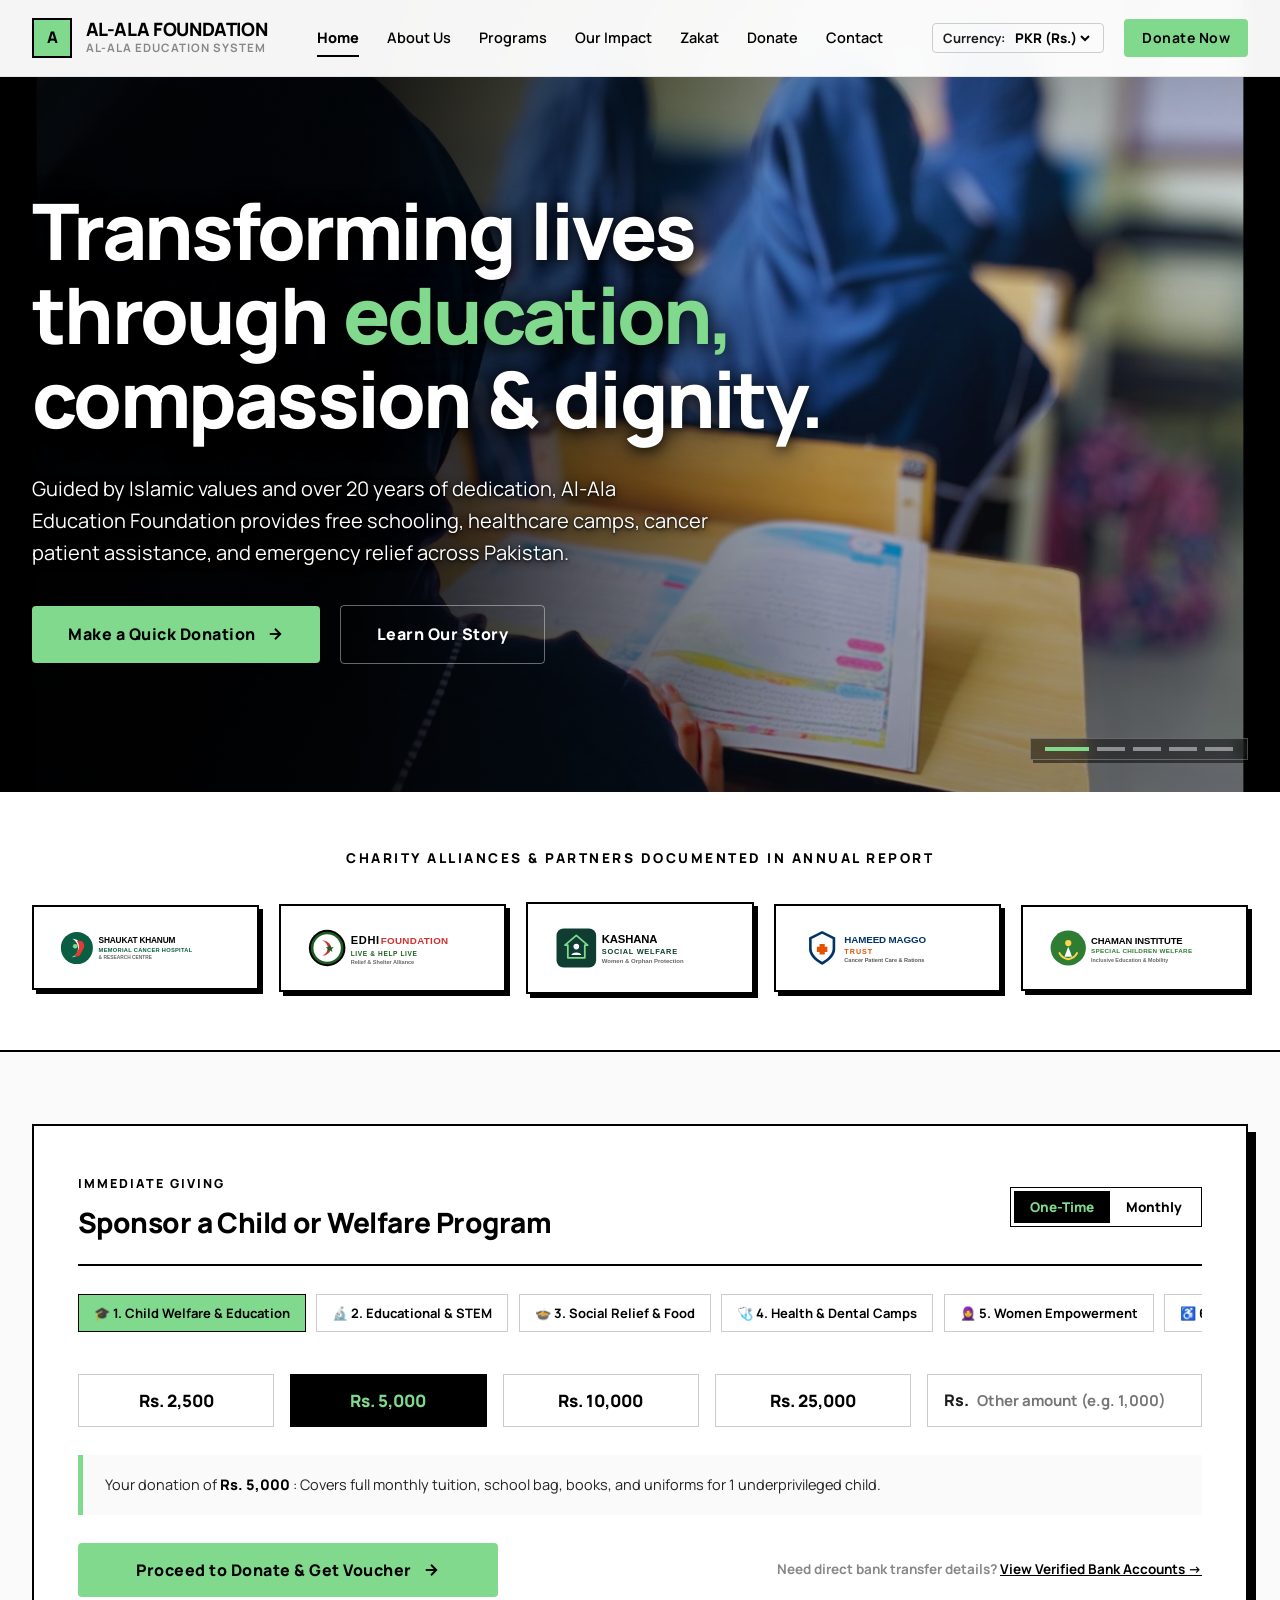
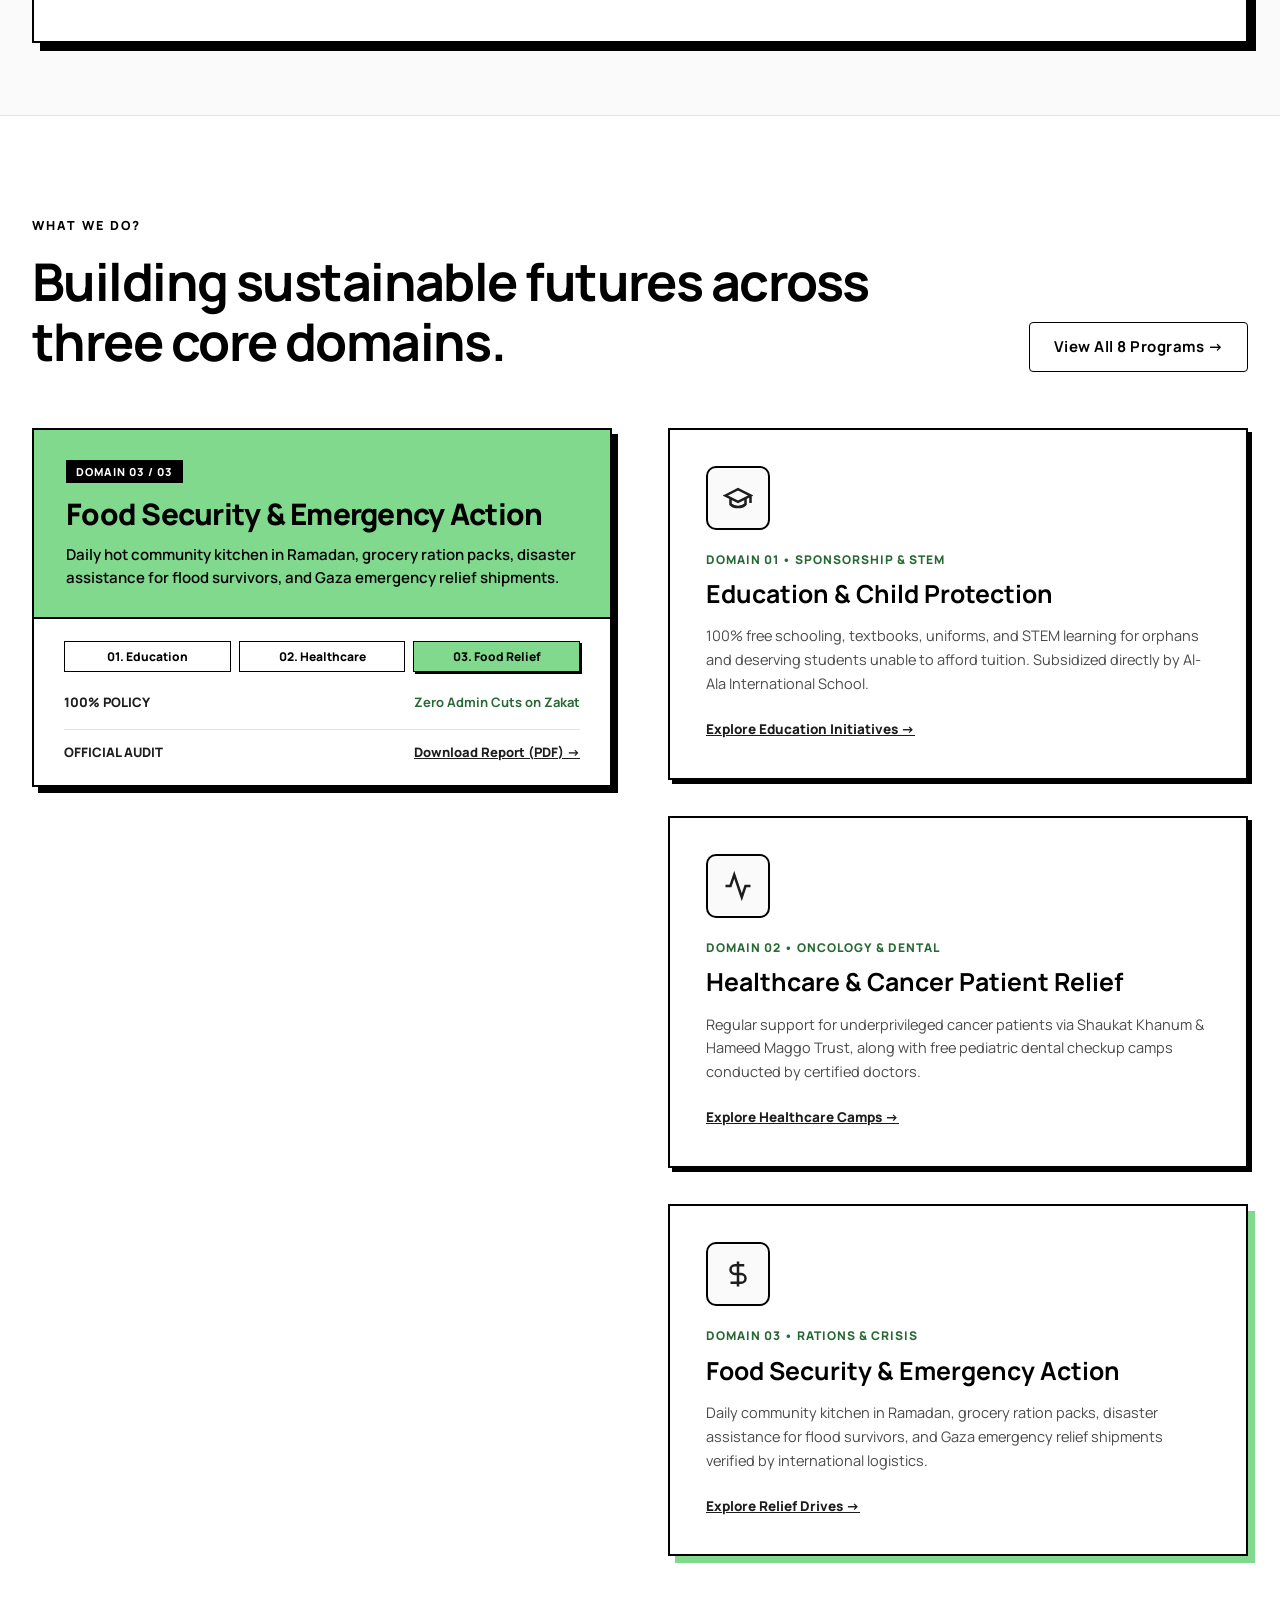
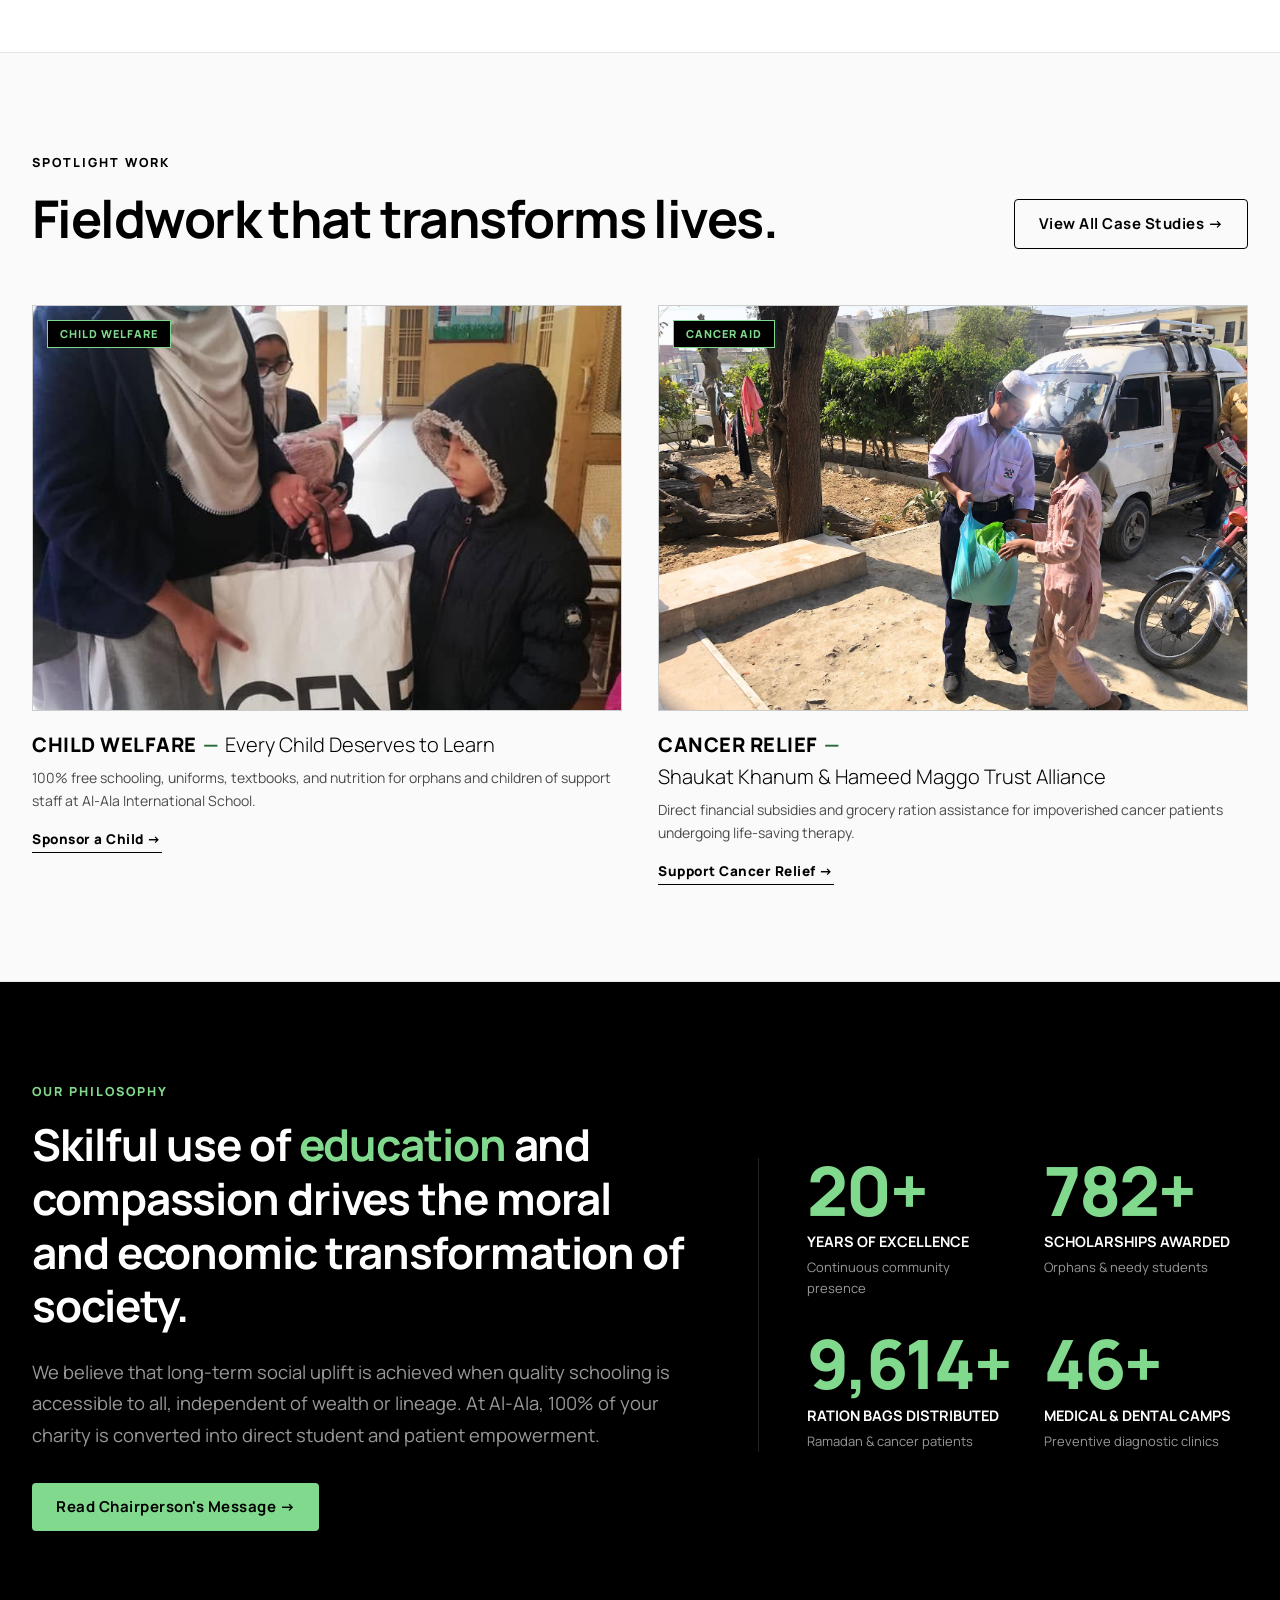
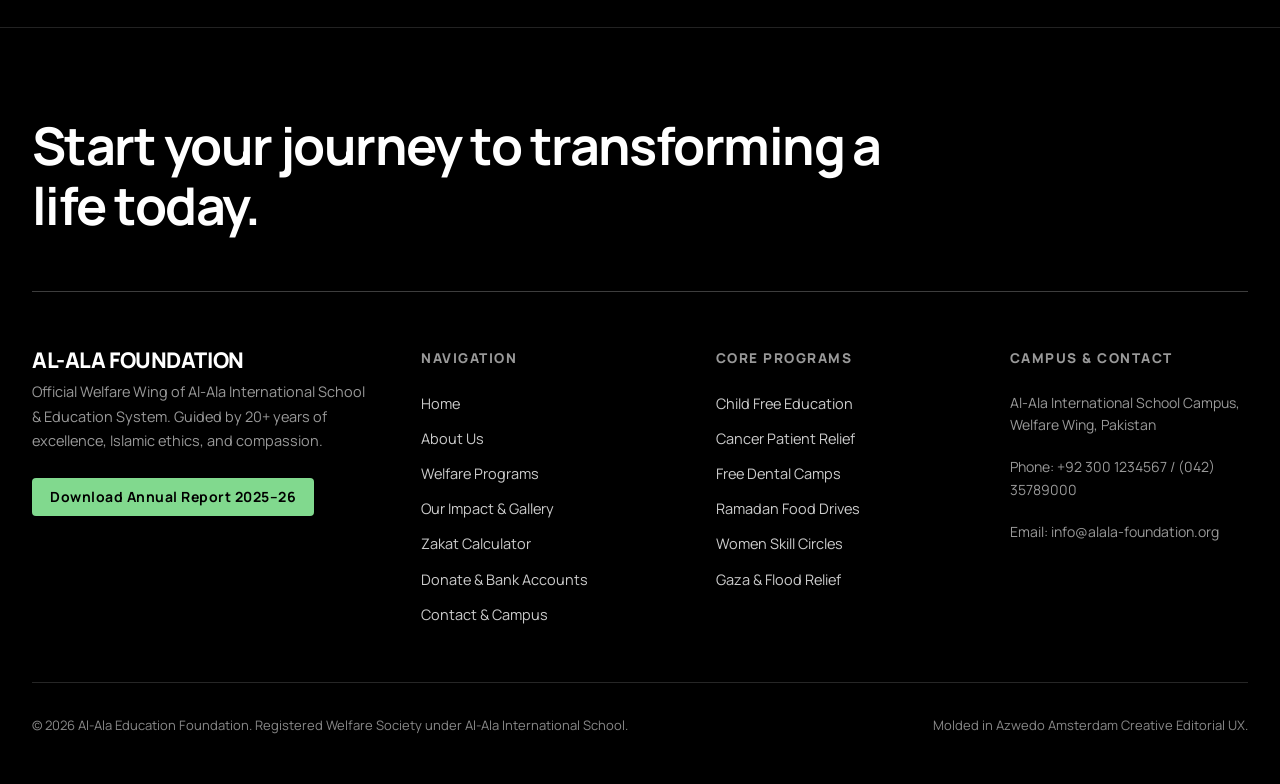
==== index.html @ 0d1b8292 "Initial commit: Al-Ala Education Foundation multi-page website in Azwedo Amsterdam design" ====
<!DOCTYPE html>
<html lang="en">
<head>
  <meta charset="UTF-8">
  <meta name="viewport" content="width=device-width, initial-scale=1.0">
  <title>Al-Ala Education Foundation | 20+ Years of Educational Excellence & Welfare</title>
  <meta name="description" content="Al-Ala Education Foundation, affiliated with Al-Ala International School, empowers underprivileged children, cancer patients, and families across Pakistan.">
  
  <!-- Open Graph -->
  <meta property="og:title" content="Al-Ala Education Foundation | Transforming Lives Through Education & Welfare">
  <meta property="og:description" content="Empowering underprivileged children and families with 100% transparent giving. Zakat & Sadaqah eligible.">
  <meta property="og:type" content="website">
  <meta property="og:image" content="assets/images/hero-campus-students.jpg">

  <!-- Google Fonts: Manrope (Amsterdam's Primary Typeface) -->
  <link rel="preconnect" href="https://fonts.googleapis.com">
  <link rel="preconnect" href="https://fonts.gstatic.com" crossorigin>
  <link href="https://fonts.googleapis.com/css2?family=Manrope:wght@300;400;500;600;700;800&display=swap" rel="stylesheet">

  <!-- Stylesheet -->
  <link rel="stylesheet" href="css/styles.css">
  
  <!-- Favicon -->
  <link rel="icon" type="image/png" href="assets/images/foundation-badge.png">
</head>
<body>

  <!-- ========================================================================
       Fixed Navigation (Amsterdam Style)
       ======================================================================== -->
  <header class="fixed-nav">
    <div class="container nav-container">
      <a href="index.html" class="brand-wrapper">
        <div class="brand-symbol">A</div>
        <div>
          <div class="brand-name">AL-ALA FOUNDATION</div>
          <div class="brand-sub">Al-Ala Education System</div>
        </div>
      </a>

      <nav class="nav-menu">
        <div class="link-block animation-01 active">
          <a href="index.html" class="link-text">Home</a>
          <div class="link-block-underline"></div>
        </div>
        <div class="link-block animation-01">
          <a href="about.html" class="link-text">About Us</a>
          <div class="link-block-underline"></div>
        </div>
        <div class="link-block animation-01">
          <a href="programs.html" class="link-text">Programs</a>
          <div class="link-block-underline"></div>
        </div>
        <div class="link-block animation-01">
          <a href="impact.html" class="link-text">Our Impact</a>
          <div class="link-block-underline"></div>
        </div>
        <div class="link-block animation-01">
          <a href="zakat.html" class="link-text">Zakat</a>
          <div class="link-block-underline"></div>
        </div>
        <div class="link-block animation-01">
          <a href="donate.html" class="link-text">Donate</a>
          <div class="link-block-underline"></div>
        </div>
        <div class="link-block animation-01">
          <a href="contact.html" class="link-text">Contact</a>
          <div class="link-block-underline"></div>
        </div>
      </nav>

      <div class="nav-actions">
        <div class="currency-toggle-wrap">
          <span>Currency:</span>
          <select class="currency-select-box" aria-label="Select Currency">
            <option value="PKR" selected>PKR (Rs.)</option>
            <option value="USD">USD ($)</option>
            <option value="GBP">GBP (£)</option>
            <option value="EUR">EUR (€)</option>
            <option value="SAR">SAR (SR)</option>
          </select>
        </div>
        <a href="donate.html" class="button nav">
          Donate Now
        </a>
        <button type="button" class="menu-toggle-btn" id="menu-toggle-btn" aria-label="Open Navigation">
          <svg width="20" height="20" viewBox="0 0 24 24" fill="none" stroke="currentColor" stroke-width="2.5"><line x1="3" y1="12" x2="21" y2="12"></line><line x1="3" y1="6" x2="21" y2="6"></line><line x1="3" y1="18" x2="21" y2="18"></line></svg>
        </button>
      </div>
    </div>
  </header>

  <!-- Mobile Drawer Menu -->
  <div class="nav-backdrop" id="nav-backdrop"></div>
  <aside class="mobile-nav-panel" id="mobile-nav-panel">
    <div class="mobile-nav-header">
      <div class="brand-name" style="color: #fff;">AL-ALA FOUNDATION</div>
      <div class="mobile-nav-close" id="mobile-nav-close">&times;</div>
    </div>
    <div class="mobile-nav-links">
      <a href="index.html" class="mobile-nav-link active">Home</a>
      <a href="about.html" class="mobile-nav-link">About Us</a>
      <a href="programs.html" class="mobile-nav-link">Welfare Programs</a>
      <a href="impact.html" class="mobile-nav-link">Our Impact</a>
      <a href="zakat.html" class="mobile-nav-link">Zakat Calculator</a>
      <a href="donate.html" class="mobile-nav-link">Donate &amp; Bank Accounts</a>
      <a href="contact.html" class="mobile-nav-link">Contact Campus</a>
      <a href="AlAlaEducationFoundationReport.pdf" download class="mobile-nav-link" style="color: var(--primary-accent);">Download Report (PDF)</a>
    </div>
    <div style="margin-top: auto; padding-top: 2rem;">
      <a href="donate.html" class="button big" style="width: 100%; text-align: center;">Donate Today</a>
    </div>
  </aside>

  <!-- ========================================================================
       Hero Home Section (Clean & Uncluttered with Dynamic Carousel)
       ======================================================================== -->
  <section class="hero-home-section" id="home">
    <div class="hero-bg-carousel" id="hero-carousel">
      <div class="hero-carousel-slide hero-slide-campus active">
        <img src="assets/images/hero-campus-students.jpg" alt="Al-Ala International School Campus & Students">
      </div>
      <div class="hero-carousel-slide hero-slide-education">
        <img src="assets/images/child-free-education.jpg" alt="Free Education Program & Deserving Students">
      </div>
      <div class="hero-carousel-slide hero-slide-stem">
        <img src="assets/images/edu-stem-workshop.jpg" alt="STEM Workshops & Digital Labs">
      </div>
      <div class="hero-carousel-slide hero-slide-food">
        <img src="assets/images/social-food-distribution.jpg" alt="Ramadan Food Drives & Kitchen">
      </div>
      <div class="hero-carousel-slide hero-slide-health">
        <img src="assets/images/health-medical-checkup.jpg" alt="Free Health & Dental Camps">
      </div>
    </div>

    <!-- Directional Cinematic Scrim (Dark on text side, crystal-clear on photo side) -->
    <div class="hero-directional-scrim"></div>

    <!-- Carousel Nav Indicators -->
    <div class="hero-carousel-dots" id="hero-carousel-dots" aria-label="Hero Carousel Navigation">
      <span class="hero-dot active" data-slide="0" title="Al-Ala Campus"></span>
      <span class="hero-dot" data-slide="1" title="Free Education"></span>
      <span class="hero-dot" data-slide="2" title="STEM Labs"></span>
      <span class="hero-dot" data-slide="3" title="Food Relief"></span>
      <span class="hero-dot" data-slide="4" title="Health Camps"></span>
    </div>

    <div class="container hero-container">
      <div class="home-page-hero-text-holder">
        <div class="hero-text-container">
          <div class="hero-text">Transforming</div>
          <div class="hero-text">lives</div>
          <div class="hero-text">through</div>
          <div class="hero-text mint">education,</div>
          <div class="hero-text">compassion</div>
          <div class="hero-text">&amp;</div>
          <div class="hero-text">dignity.</div>
        </div>
      </div>

      <p class="hero-subtext">
        Guided by Islamic values and over 20 years of dedication, Al-Ala Education Foundation provides free schooling, healthcare camps, cancer patient assistance, and emergency relief across Pakistan.
      </p>

      <div class="hero-buttons-holder">
        <a href="#quick-donate" class="button big">
          Make a Quick Donation
          <svg width="18" height="18" viewBox="0 0 24 24" fill="none" stroke="currentColor" stroke-width="2.5"><line x1="5" y1="12" x2="19" y2="12"></line><polyline points="12 5 19 12 12 19"></polyline></svg>
        </a>
        <a href="about.html" class="button outline-white big">
          Learn Our Story
        </a>
      </div>
    </div>
  </section>

  <!-- ========================================================================
       Trust Marquee Strip (Amsterdam High-Contrast Partner Logos)
       ======================================================================== -->
  <section class="trust-marquee-section">
    <div class="container">
      <div class="trust-headline">Charity Alliances &amp; Partners Documented in Annual Report</div>
      <div class="partner-logos-grid">
        <div class="partner-logo-card">
          <img src="assets/images/logos/shaukat-khanum.svg" alt="Shaukat Khanum Memorial Cancer Hospital & Research Centre">
        </div>
        <div class="partner-logo-card">
          <img src="assets/images/logos/edhi-foundation.svg" alt="Edhi Foundation & Homes">
        </div>
        <div class="partner-logo-card">
          <img src="assets/images/logos/kashana-welfare.svg" alt="Kashana Social Welfare Department">
        </div>
        <div class="partner-logo-card">
          <img src="assets/images/logos/hameed-maggo.svg" alt="Hameed Maggo Trust">
        </div>
        <div class="partner-logo-card">
          <img src="assets/images/logos/chaman-institute.svg" alt="Chaman Institute of Special Children">
        </div>
      </div>
    </div>
  </section>

  <!-- ========================================================================
       Essential Quick Giving Box (High-Conversion - All 8 Programs + Zakat)
       ======================================================================== -->
  <section class="donation-command-section" id="quick-donate">
    <div class="container">
      <div class="donation-card-amsterdam">
        <div class="donation-card-header">
          <div>
            <span class="section-label" style="margin-bottom: 0.35rem;">IMMEDIATE GIVING</span>
            <div class="donation-header-title">Sponsor a Child or Welfare Program</div>
          </div>
          <div class="frequency-pill-group">
            <button type="button" class="freq-pill active" data-frequency="one-time">One-Time</button>
            <button type="button" class="freq-pill" data-frequency="monthly">Monthly</button>
          </div>
        </div>

        <!-- Causes Filter Row: All 8 Official Programs + Zakat -->
        <div class="causes-filter-scroll">
          <button type="button" class="cause-tag-btn active" data-cause="Child Welfare & Education">
            🎓 1. Child Welfare &amp; Education
          </button>
          <button type="button" class="cause-tag-btn" data-cause="Educational Welfare & STEM">
            🔬 2. Educational &amp; STEM
          </button>
          <button type="button" class="cause-tag-btn" data-cause="Social Welfare & Food Relief">
            🍲 3. Social Relief &amp; Food
          </button>
          <button type="button" class="cause-tag-btn" data-cause="Health Welfare & Dental Camps">
            🩺 4. Health &amp; Dental Camps
          </button>
          <button type="button" class="cause-tag-btn" data-cause="Women Welfare & Empowerment">
            🧕 5. Women Empowerment
          </button>
          <button type="button" class="cause-tag-btn" data-cause="Elderly & Differently-Abled Care">
            ♿ 6. Elderly &amp; Disabled Care
          </button>
          <button type="button" class="cause-tag-btn" data-cause="Economic Welfare & Qarz-e-Hasana">
            🤝 7. Economic &amp; Qarz-e-Hasana
          </button>
          <button type="button" class="cause-tag-btn" data-cause="Humanitarian Outreach & Relief">
            🌍 8. Disaster &amp; Gaza Relief
          </button>
          <button type="button" class="cause-tag-btn" data-cause="Zakat & Sadaqah General Fund">
            ✨ Zakat &amp; Sadaqah Fund
          </button>
        </div>

        <!-- Preset Amount Boxes -->
        <div class="preset-amount-grid">
          <button type="button" class="amount-box-btn" data-pkr="2500">Rs. 2,500</button>
          <button type="button" class="amount-box-btn active" data-pkr="5000">Rs. 5,000</button>
          <button type="button" class="amount-box-btn" data-pkr="10000">Rs. 10,000</button>
          <button type="button" class="amount-box-btn" data-pkr="25000">Rs. 25,000</button>
          <div class="custom-input-box">
            <span class="custom-symbol">Rs.</span>
            <input type="text" id="custom-donation-amount" class="custom-amount-field" placeholder="Custom amount...">
          </div>
        </div>

        <!-- Impact Explainer -->
        <div class="impact-callout-strip">
          <div id="impact-explainer-text">
            Your donation of <strong>Rs. 5,000</strong>: Covers full monthly tuition, school bag, books, and uniforms for 1 underprivileged child.
          </div>
        </div>

        <!-- Action Row -->
        <div class="donation-footer-row">
          <button type="button" id="btn-proceed-donate" class="button big" style="flex: 1; max-width: 420px;">
            Proceed to Donate &amp; Get Voucher
            <svg width="18" height="18" viewBox="0 0 24 24" fill="none" stroke="currentColor" stroke-width="2.5"><line x1="5" y1="12" x2="19" y2="12"></line><polyline points="12 5 19 12 12 19"></polyline></svg>
          </button>
          <div style="font-size: 13.5px; font-weight: 700; color: var(--text-muted);">
            Need direct bank transfer details? <a href="donate.html" style="color: #000; text-decoration: underline;">View Verified Bank Accounts &rarr;</a>
          </div>
        </div>
      </div>
    </div>
  </section>

  <!-- ========================================================================
       What We Do - Concise Concept Preview
       ======================================================================== -->
  <section class="section">
    <div class="container">
      <div style="display: flex; justify-content: space-between; align-items: flex-end; margin-bottom: 3.5rem; flex-wrap: wrap; gap: 1.5rem;">
        <div>
          <div class="section-label">WHAT WE DO?</div>
          <h2 class="big-title" style="margin-bottom: 0;">Building sustainable futures across three core domains.</h2>
        </div>
        <a href="programs.html" class="button outline">
          View All 8 Programs &rarr;
        </a>
      </div>

      <div class="what-we-do-grid sticky-layout" id="what-we-do-grid">
        <!-- Sticky Left Card in Amsterdam Mint Green -->
        <div class="green-card-holder" id="sticky-green-card">
          <div class="green-card-header">
            <span class="green-card-badge" id="sticky-domain-badge">DOMAIN 01 / 03</span>
            <div class="green-card-title" id="sticky-domain-title">Education &amp; Child Protection</div>
            <p id="sticky-domain-desc" style="font-size: 15px; font-weight: 600; color: #000; line-height: 1.5; margin: 0;">
              100% free schooling, textbooks, uniforms, and STEM learning for orphans and deserving students unable to afford tuition.
            </p>
          </div>
          <div class="green-card-body">
            <!-- Domain Quick Switcher Tabs -->
            <div class="domain-tab-group" style="display: flex; gap: 0.5rem; margin-bottom: 1.25rem;">
              <button type="button" class="domain-tab-pill active" data-domain-id="domain-1">01. Education</button>
              <button type="button" class="domain-tab-pill" data-domain-id="domain-2">02. Healthcare</button>
              <button type="button" class="domain-tab-pill" data-domain-id="domain-3">03. Food Relief</button>
            </div>
            <div style="display: flex; flex-direction: column; gap: 1rem;">
              <div style="display: flex; align-items: baseline; justify-content: space-between;">
                <span style="font-size: 13px; font-weight: 800; text-transform: uppercase;">100% Policy</span>
                <span style="font-size: 13px; font-weight: 700; color: var(--primary-accent-dark);">Zero Admin Cuts on Zakat</span>
              </div>
              <div style="display: flex; align-items: baseline; justify-content: space-between; border-top: 1px solid var(--border-light); padding-top: 0.75rem;">
                <span style="font-size: 13px; font-weight: 800; text-transform: uppercase;">Official Audit</span>
                <a href="AlAlaEducationFoundationReport.pdf" download style="font-size: 13px; font-weight: 800; text-decoration: underline;">Download Report (PDF) &rarr;</a>
              </div>
            </div>
          </div>
        </div>

        <!-- Right Column - 3 Main Domains -->
        <div class="what-we-do-cards-column">
          <!-- Domain 1 -->
          <div class="pillar-block active-domain" id="domain-1" data-domain-index="1" data-badge="DOMAIN 01 / 03" data-title="Education &amp; Child Protection" data-desc="100% free schooling, textbooks, uniforms, and STEM learning for orphans and deserving students unable to afford tuition.">
            <div class="small-icons-holder">
              <svg width="30" height="30" viewBox="0 0 24 24" fill="none" stroke="currentColor" stroke-width="2"><path d="M22 10v6M2 10l10-5 10 5-10 5z"/><path d="M6 12v5c3 3 9 3 12 0v-5"/></svg>
            </div>
            <div style="font-size: 12px; font-weight: 800; color: var(--primary-accent-dark); text-transform: uppercase; letter-spacing: 1px; margin-bottom: 0.35rem;">DOMAIN 01 • SPONSORSHIP &amp; STEM</div>
            <h3 class="pillar-heading">Education &amp; Child Protection</h3>
            <p class="pillar-desc">
              100% free schooling, textbooks, uniforms, and STEM learning for orphans and deserving students unable to afford tuition. Subsidized directly by Al-Ala International School.
            </p>
            <a href="programs.html#child-welfare" style="font-size: 13.5px; font-weight: 800; text-decoration: underline;">Explore Education Initiatives &rarr;</a>
          </div>

          <!-- Domain 2 -->
          <div class="pillar-block" id="domain-2" data-domain-index="2" data-badge="DOMAIN 02 / 03" data-title="Healthcare &amp; Cancer Patient Relief" data-desc="Regular oncology medicine support through Shaukat Khanum &amp; Hameed Maggo Trust, along with free pediatric dental checkup camps.">
            <div class="small-icons-holder">
              <svg width="30" height="30" viewBox="0 0 24 24" fill="none" stroke="currentColor" stroke-width="2"><path d="M22 12h-4l-3 9L9 3l-3 9H2"/></svg>
            </div>
            <div style="font-size: 12px; font-weight: 800; color: var(--primary-accent-dark); text-transform: uppercase; letter-spacing: 1px; margin-bottom: 0.35rem;">DOMAIN 02 • ONCOLOGY &amp; DENTAL</div>
            <h3 class="pillar-heading">Healthcare &amp; Cancer Patient Relief</h3>
            <p class="pillar-desc">
              Regular support for underprivileged cancer patients via Shaukat Khanum &amp; Hameed Maggo Trust, along with free pediatric dental checkup camps conducted by certified doctors.
            </p>
            <a href="programs.html#health-welfare" style="font-size: 13.5px; font-weight: 800; text-decoration: underline;">Explore Healthcare Camps &rarr;</a>
          </div>

          <!-- Domain 3 -->
          <div class="pillar-block" id="domain-3" data-domain-index="3" data-badge="DOMAIN 03 / 03" data-title="Food Security &amp; Emergency Action" data-desc="Daily hot community kitchen in Ramadan, grocery ration packs, disaster assistance for flood survivors, and Gaza emergency relief shipments.">
            <div class="small-icons-holder">
              <svg width="30" height="30" viewBox="0 0 24 24" fill="none" stroke="currentColor" stroke-width="2"><path d="M12 2v20M17 5H9.5a3.5 3.5 0 0 0 0 7h5a3.5 3.5 0 0 1 0 7H6"/></svg>
            </div>
            <div style="font-size: 12px; font-weight: 800; color: var(--primary-accent-dark); text-transform: uppercase; letter-spacing: 1px; margin-bottom: 0.35rem;">DOMAIN 03 • RATIONS &amp; CRISIS</div>
            <h3 class="pillar-heading">Food Security &amp; Emergency Action</h3>
            <p class="pillar-desc">
              Daily community kitchen in Ramadan, grocery ration packs, disaster assistance for flood survivors, and Gaza emergency relief shipments verified by international logistics.
            </p>
            <a href="programs.html#social-welfare" style="font-size: 13.5px; font-weight: 800; text-decoration: underline;">Explore Relief Drives &rarr;</a>
          </div>
        </div>
      </div>
    </div>
  </section>

  <!-- ========================================================================
       Featured Impact Stories (2 Selected Spotlights)
       ======================================================================== -->
  <section class="section bg-gray">
    <div class="container">
      <div style="display: flex; justify-content: space-between; align-items: flex-end; margin-bottom: 3.5rem; flex-wrap: wrap; gap: 1.5rem;">
        <div>
          <div class="section-label">SPOTLIGHT WORK</div>
          <h2 class="big-title" style="margin-bottom: 0;">Fieldwork that transforms lives.</h2>
        </div>
        <a href="impact.html" class="button outline">
          View All Case Studies &rarr;
        </a>
      </div>

      <div class="project-grid">
        <!-- Spotlight 1 -->
        <div class="project-item">
          <div class="project-link-holder">
            <div class="project-image-container">
              <img src="assets/images/child-free-education.jpg" class="project-image" alt="Free Schooling Classrooms" loading="lazy">
              <span class="project-badge-tag">CHILD WELFARE</span>
            </div>
            <div class="project-title-holder">
              <h4 class="project-title category-title">CHILD WELFARE</h4>
              <h4 class="project-title minus">—</h4>
              <h4 class="project-title">Every Child Deserves to Learn</h4>
            </div>
            <p class="project-summary">
              100% free schooling, uniforms, textbooks, and nutrition for orphans and children of support staff at Al-Ala International School.
            </p>
            <a href="donate.html" class="project-cta-link">
              Sponsor a Child &rarr;
            </a>
          </div>
        </div>

        <!-- Spotlight 2 -->
        <div class="project-item">
          <div class="project-link-holder">
            <div class="project-image-container">
              <img src="assets/images/social-cancer-shaukatkhanum.jpg" class="project-image" alt="Cancer Patient Medical Assistance" loading="lazy">
              <span class="project-badge-tag">CANCER AID</span>
            </div>
            <div class="project-title-holder">
              <h4 class="project-title category-title">CANCER RELIEF</h4>
              <h4 class="project-title minus">—</h4>
              <h4 class="project-title">Shaukat Khanum &amp; Hameed Maggo Trust Alliance</h4>
            </div>
            <p class="project-summary">
              Direct financial subsidies and grocery ration assistance for impoverished cancer patients undergoing life-saving therapy.
            </p>
            <a href="donate.html" class="project-cta-link">
              Support Cancer Relief &rarr;
            </a>
          </div>
        </div>
      </div>
    </div>
  </section>

  <!-- ========================================================================
       Vision & Massive Numbers (Amsterdam "Skilful use of..." section)
       ======================================================================== -->
  <section class="vision-section-holder">
    <div class="container">
      <div class="vision-grid">
        <div>
          <div class="section-label mint">OUR PHILOSOPHY</div>
          <h2 class="vision-quote-title">
            Skilful use of <span class="mint">education</span> and compassion drives the moral and economic transformation of society.
          </h2>
          <p style="font-size: 1.15rem; color: var(--text-gray); line-height: 1.7; margin-bottom: 2rem;">
            We believe that long-term social uplift is achieved when quality schooling is accessible to all, independent of wealth or lineage. At Al-Ala, 100% of your charity is converted into direct student and patient empowerment.
          </p>
          <a href="about.html" class="button">
            Read Chairperson's Message &rarr;
          </a>
        </div>

        <div class="vision-stats-column">
          <div class="vision-stat-card">
            <div class="vision-big-number" data-target="20" data-suffix="+">20+</div>
            <div class="vision-stat-name">YEARS OF EXCELLENCE</div>
            <div class="vision-stat-detail">Continuous community presence</div>
          </div>
          <div class="vision-stat-card">
            <div class="vision-big-number" data-target="1200" data-suffix="+">1,200+</div>
            <div class="vision-stat-name">SCHOLARSHIPS AWARDED</div>
            <div class="vision-stat-detail">Orphans &amp; needy students</div>
          </div>
          <div class="vision-stat-card">
            <div class="vision-big-number" data-target="15000" data-suffix="+">15,000+</div>
            <div class="vision-stat-name">RATION BAGS DISTRIBUTED</div>
            <div class="vision-stat-detail">Ramadan &amp; cancer patients</div>
          </div>
          <div class="vision-stat-card">
            <div class="vision-big-number" data-target="50" data-suffix="+">50+</div>
            <div class="vision-stat-name">MEDICAL &amp; DENTAL CAMPS</div>
            <div class="vision-stat-detail">Preventive diagnostic clinics</div>
          </div>
        </div>
      </div>
    </div>
  </section>

  <!-- ========================================================================
       Amsterdam Big Footer
       ======================================================================== -->
  <footer class="footer">
    <div class="container">
      <div class="footer-text-holder">
        <h1 class="footer-hero-heading">Start your journey to transforming a life today.</h1>
      </div>

      <div class="footer-flex-container">
        <div>
          <div class="brand-name" style="color: #fff; font-size: 1.35rem; margin-bottom: 0.5rem;">AL-ALA FOUNDATION</div>
          <p style="color: var(--text-gray); font-size: 14.5px; line-height: 1.7; margin-bottom: 1.5rem;">
            Official Welfare Wing of Al-Ala International School &amp; Education System. Guided by 20+ years of excellence, Islamic ethics, and compassion.
          </p>
          <a href="AlAlaEducationFoundationReport.pdf" download class="button nav">
            Download Annual Report 2025–26
          </a>
        </div>

        <div>
          <h2 class="footer-heading">NAVIGATION</h2>
          <div class="footer-link-list">
            <a href="index.html" class="footer-link-item">Home</a>
            <a href="about.html" class="footer-link-item">About Us</a>
            <a href="programs.html" class="footer-link-item">Welfare Programs</a>
            <a href="impact.html" class="footer-link-item">Our Impact &amp; Gallery</a>
            <a href="zakat.html" class="footer-link-item">Zakat Calculator</a>
            <a href="donate.html" class="footer-link-item">Donate &amp; Bank Accounts</a>
            <a href="contact.html" class="footer-link-item">Contact &amp; Campus</a>
          </div>
        </div>

        <div>
          <h2 class="footer-heading">CORE PROGRAMS</h2>
          <div class="footer-link-list">
            <a href="programs.html#child-welfare" class="footer-link-item">Child Free Education</a>
            <a href="programs.html#health-welfare" class="footer-link-item">Cancer Patient Relief</a>
            <a href="programs.html#health-welfare" class="footer-link-item">Free Dental Camps</a>
            <a href="programs.html#social-welfare" class="footer-link-item">Ramadan Food Drives</a>
            <a href="programs.html#women-welfare" class="footer-link-item">Women Skill Circles</a>
            <a href="programs.html#relief-welfare" class="footer-link-item">Gaza &amp; Flood Relief</a>
          </div>
        </div>

        <div>
          <h2 class="footer-heading">CAMPUS &amp; CONTACT</h2>
          <div class="footer-link-list">
            <div style="color: var(--text-gray); font-size: 14px;">Al-Ala International School Campus, Welfare Wing, Pakistan</div>
            <div style="color: var(--text-gray); font-size: 14px; margin-top: 0.5rem;">Phone: +92 300 1234567 / (042) 35789000</div>
            <div style="color: var(--text-gray); font-size: 14px; margin-top: 0.5rem;">Email: info@alala-foundation.org</div>
          </div>
        </div>
      </div>

      <div class="footer-bottom-bar">
        <div>&copy; 2026 Al-Ala Education Foundation. Registered Welfare Society under Al-Ala International School.</div>
        <div>Molded in Azwedo Amsterdam Creative Editorial UX.</div>
      </div>
    </div>
  </footer>

  <!-- Modal for Quick Donation Pledge Voucher -->
  <div class="modal-overlay" id="donation-modal">
    <div class="modal-box-ams">
      <div class="modal-header-ams">
        <h3>Complete Your Donation Pledge</h3>
        <span class="modal-close-ams" id="modal-close-ams">&times;</span>
      </div>
      <div class="modal-body-ams">
        <form id="donation-pledge-form">
          <div style="margin-bottom: 1.25rem;">
            <label class="zakat-field-label" for="modal-cause-select">Select Welfare Cause</label>
            <select id="modal-cause-select" class="zakat-input-control">
              <option value="Child Welfare & Education">1. Child Welfare &amp; Moral Development</option>
              <option value="Educational Welfare & STEM">2. Educational Welfare &amp; STEM Learning</option>
              <option value="Social Welfare & Food Relief">3. Social Welfare &amp; Food Security</option>
              <option value="Health Welfare & Dental Camps">4. Health Welfare &amp; Free Dental Camps</option>
              <option value="Women Welfare & Empowerment">5. Women Welfare &amp; Skill Empowerment</option>
              <option value="Elderly & Differently-Abled Care">6. Elderly &amp; Disabled Care</option>
              <option value="Economic Welfare & Qarz-e-Hasana">7. Economic Welfare &amp; Qarz-e-Hasana</option>
              <option value="Humanitarian Outreach & Relief">8. Humanitarian Outreach &amp; Disaster Relief</option>
              <option value="Zakat & Sadaqah General Fund">✨ 100% Zakat &amp; Sadaqah General Fund</option>
            </select>
          </div>

          <div style="margin-bottom: 1.25rem;">
            <label class="zakat-field-label" for="modal-amount-input">Pledge Amount (PKR Base)</label>
            <input type="number" id="modal-amount-input" class="zakat-input-control" value="5000" min="500" step="500" required>
          </div>

          <div style="display: grid; grid-template-columns: 1fr 1fr; gap: 1rem; margin-bottom: 1.25rem;">
            <div>
              <label class="zakat-field-label" for="donor-name">Your Full Name *</label>
              <input type="text" id="donor-name" class="zakat-input-control" placeholder="e.g. Tariq Mehmood" required>
            </div>
            <div>
              <label class="zakat-field-label" for="donor-phone">Phone / WhatsApp *</label>
              <input type="tel" id="donor-phone" class="zakat-input-control" placeholder="e.g. 03001234567" required>
            </div>
          </div>

          <div style="margin-bottom: 1.25rem;">
            <label class="zakat-field-label" for="donor-email">Email Address (Optional)</label>
            <input type="email" id="donor-email" class="zakat-input-control" placeholder="donor@example.com">
          </div>

          <div style="margin-bottom: 1.5rem;">
            <label class="zakat-field-label" for="modal-bank-select">Choose Transfer Method</label>
            <select id="modal-bank-select" class="zakat-input-control">
              <option value="Meezan Bank (PK36MEZN0001020304050607)">Meezan Bank - PK36MEZN0001020304050607</option>
              <option value="Habib Bank Limited (PK78HABB0012345678901234)">Habib Bank Ltd - PK78HABB0012345678901234</option>
              <option value="Raast / JazzCash (03001234567)">Raast / JazzCash / EasyPaisa - 03001234567</option>
              <option value="Roshan Digital Account (Overseas Donors)">Roshan Digital Account (Overseas Donors)</option>
            </select>
          </div>

          <button type="submit" class="button" style="width: 100%;">
            Generate Official Pledge Voucher &rarr;
          </button>
        </form>

        <div id="pledge-slip-result"></div>
      </div>
    </div>
  </div>

  <script src="js/main.js"></script>
</body>
</html>
---- css/styles.css ----
/* ==========================================================================
   AL-ALA EDUCATION FOUNDATION
   AZWEDO AMSTERDAM (MADE IN WEBFLOW) DESIGN SYSTEM
   Multi-Page Clean Editorial Architecture
   ========================================================================== */

:root {
  /* Amsterdam Signature Colors */
  --primary-accent: #81d98e;
  --primary-accent-hover: #65a86f;
  --primary-accent-dark: #276934;
  --primary-accent-soft: rgba(129, 217, 142, 0.15);

  --bg-dark: #000000;
  --bg-dark-card: #111111;
  --bg-dark-subtle: #1c1c1c;

  --bg-white: #ffffff;
  --bg-gray: #fafafa;
  --bg-gray-soft: #f4f4f4;

  --text-black: #000000;
  --text-dark: #1d1d1d;
  --text-body: #4a4a4a;
  --text-muted: #888888;
  --text-white: #ffffff;
  --text-gray: #999999;

  --border-light: #e4e4e4;
  --border-medium: #cccccc;
  --border-dark: #222222;
  --border-black: #000000;

  --font-family: 'Manrope', -apple-system, BlinkMacSystemFont, 'Segoe UI', Roboto, sans-serif;

  --radius-xs: 4px;
  --radius-sm: 8px;
  --radius-md: 12px;
  --radius-lg: 16px;
  --radius-full: 9999px;

  --transition: all 0.35s cubic-bezier(0.16, 1, 0.3, 1);
  --transition-slow: all 0.55s cubic-bezier(0.16, 1, 0.3, 1);
}

/* Base Reset */
*, *::before, *::after {
  box-sizing: border-box;
  margin: 0;
  padding: 0;
}

html {
  scroll-behavior: smooth;
  font-size: 16px;
  -webkit-text-size-adjust: 100%;
}

body {
  font-family: var(--font-family);
  color: var(--text-dark);
  background-color: var(--bg-white);
  line-height: 1.6;
  overflow-x: hidden;
  -webkit-font-smoothing: antialiased;
  -moz-osx-font-smoothing: grayscale;
}

img, svg {
  display: block;
  max-width: 100%;
}

a {
  color: inherit;
  text-decoration: none;
  transition: var(--transition);
}

button, input, select, textarea {
  font-family: var(--font-family);
  outline: none;
}

button {
  cursor: pointer;
  border: none;
  background: none;
}

/* Container */
.container {
  width: 100%;
  max-width: 1280px;
  margin-left: auto;
  margin-right: auto;
  padding-left: 2rem;
  padding-right: 2rem;
}

@media (max-width: 768px) {
  .container {
    padding-left: 1.25rem;
    padding-right: 1.25rem;
  }
}

.section {
  padding-top: 6rem;
  padding-bottom: 6rem;
  position: relative;
}

.section.relative {
  position: relative;
}

.section.sm-padding {
  padding-top: 4rem;
  padding-bottom: 4rem;
}

.section.bg-black {
  background-color: var(--bg-dark);
  color: var(--text-white);
}

.section.bg-gray {
  background-color: var(--bg-gray);
  border-top: 1px solid var(--border-light);
  border-bottom: 1px solid var(--border-light);
}

@media (max-width: 768px) {
  .section {
    padding-top: 3.5rem;
    padding-bottom: 3.5rem;
  }
}

/* ==========================================================================
   Amsterdam Buttons & Labels
   ========================================================================== */
.button {
  display: inline-flex;
  align-items: center;
  justify-content: center;
  gap: 0.65rem;
  color: #000000;
  letter-spacing: 0.5px;
  background-color: var(--primary-accent);
  padding: 12px 24px;
  font-size: 15px;
  font-weight: 700;
  border-radius: var(--radius-xs);
  transition: background-color 0.4s ease, transform 0.3s ease, color 0.3s ease;
  white-space: nowrap;
}

.button:hover {
  background-color: var(--primary-accent-hover);
  color: #000000;
  transform: translateY(-2px);
}

.button.big {
  padding: 16px 36px;
  font-size: 16px;
  font-weight: 800;
}

.button.black {
  background-color: #000000;
  color: #ffffff;
}

.button.black:hover {
  background-color: #222222;
  color: var(--primary-accent);
}

.button.outline {
  background-color: transparent;
  border: 1.5px solid #000000;
  color: #000000;
}

.button.outline:hover {
  background-color: #000000;
  color: #ffffff;
}

.button.outline-white {
  background-color: transparent;
  border: 1.5px solid rgba(255, 255, 255, 0.4);
  color: #ffffff;
}

.button.outline-white:hover {
  border-color: #ffffff;
  background-color: #ffffff;
  color: #000000;
}

.button.nav {
  padding: 8px 18px;
  font-size: 14px;
}

/* Labels */
.section-label {
  display: inline-block;
  font-size: 12.5px;
  font-weight: 800;
  letter-spacing: 2px;
  text-transform: uppercase;
  color: #000000;
  margin-bottom: 1rem;
}

.section-label.mint {
  color: var(--primary-accent);
}

.section-label.gray {
  color: var(--text-muted);
}

/* Big Amsterdam Headings */
.big-title {
  font-size: 3.25rem;
  font-weight: 700;
  letter-spacing: -0.03em;
  line-height: 1.15;
  color: #000000;
  margin-bottom: 1.5rem;
  max-width: 900px;
}

.big-title.white-text {
  color: #ffffff;
}

@media (max-width: 992px) {
  .big-title {
    font-size: 2.5rem;
  }
}

@media (max-width: 600px) {
  .big-title {
    font-size: 1.95rem;
  }
}

/* ==========================================================================
   Page Inner Hero / Header (For Dedicated Pages)
   ========================================================================== */
.page-hero {
  background-color: #000000;
  color: #ffffff;
  padding-top: 150px;
  padding-bottom: 70px;
  border-bottom: 2px solid #000000;
}

.page-hero-title {
  font-size: 3.5rem;
  font-weight: 800;
  letter-spacing: -0.035em;
  line-height: 1.12;
  color: #ffffff;
  margin-bottom: 1.25rem;
}

.page-hero-title span.mint {
  color: var(--primary-accent);
}

.page-hero-lead {
  font-size: 1.2rem;
  color: rgba(255, 255, 255, 0.85);
  max-width: 720px;
  line-height: 1.7;
}

@media (max-width: 768px) {
  .page-hero {
    padding-top: 120px;
    padding-bottom: 50px;
  }
  .page-hero-title {
    font-size: 2.35rem;
  }
}

/* ==========================================================================
   Fixed Top Navigation (Amsterdam Style)
   ========================================================================== */
.fixed-nav {
  position: fixed;
  top: 0;
  left: 0;
  right: 0;
  z-index: 1000;
  background-color: rgba(255, 255, 255, 0.96);
  backdrop-filter: blur(12px);
  -webkit-backdrop-filter: blur(12px);
  border-bottom: 1px solid var(--border-light);
  transition: var(--transition);
}

.nav-container {
  display: flex;
  align-items: center;
  justify-content: space-between;
  height: 76px;
}

.brand-wrapper {
  display: flex;
  align-items: center;
  gap: 0.85rem;
  text-decoration: none;
}

.brand-symbol {
  width: 40px;
  height: 40px;
  border: 2px solid #000000;
  background-color: var(--primary-accent);
  display: flex;
  align-items: center;
  justify-content: center;
  font-weight: 800;
  font-size: 16px;
  color: #000000;
}

.brand-name {
  font-size: 1.15rem;
  font-weight: 800;
  letter-spacing: -0.02em;
  color: #000000;
  line-height: 1.1;
}

.brand-sub {
  font-size: 0.72rem;
  font-weight: 700;
  text-transform: uppercase;
  letter-spacing: 1px;
  color: var(--text-muted);
}

.nav-menu {
  display: flex;
  align-items: center;
  gap: 1.75rem;
}

.link-block {
  position: relative;
  display: inline-block;
  padding: 6px 0;
  cursor: pointer;
}

.link-text {
  font-size: 14.5px;
  font-weight: 600;
  color: #000000;
  transition: var(--transition);
}

.link-block-underline {
  position: absolute;
  bottom: 0;
  left: 0;
  width: 0%;
  height: 2px;
  background-color: #000000;
  transition: width 0.3s ease;
}

.link-block:hover .link-block-underline,
.link-block.active .link-block-underline {
  width: 100%;
}

.link-block.active .link-text {
  font-weight: 800;
}

.nav-actions {
  display: flex;
  align-items: center;
  gap: 1.25rem;
}

.currency-toggle-wrap {
  display: flex;
  align-items: center;
  gap: 0.35rem;
  border: 1px solid var(--border-medium);
  padding: 4px 10px;
  border-radius: var(--radius-xs);
  font-size: 13px;
  font-weight: 700;
}

.currency-select-box {
  border: none;
  background: transparent;
  font-weight: 800;
  cursor: pointer;
}

.menu-toggle-btn {
  display: none;
  width: 40px;
  height: 40px;
  border: 1.5px solid #000000;
  background: transparent;
  align-items: center;
  justify-content: center;
}

@media (max-width: 1024px) {
  .nav-menu {
    display: none;
  }
  .menu-toggle-btn {
    display: flex;
  }
}

/* Mobile Nav Drawer */
.mobile-nav-panel {
  position: fixed;
  top: 0;
  right: -100%;
  width: 320px;
  max-width: 85vw;
  height: 100vh;
  background-color: #000000;
  color: #ffffff;
  z-index: 2000;
  padding: 2.5rem 2rem;
  transition: right 0.4s ease;
  display: flex;
  flex-direction: column;
}

.mobile-nav-panel.open {
  right: 0;
}

.mobile-nav-header {
  display: flex;
  justify-content: space-between;
  align-items: center;
  padding-bottom: 1.5rem;
  border-bottom: 1px solid var(--border-dark);
  margin-bottom: 2rem;
}

.mobile-nav-close {
  color: #ffffff;
  font-size: 2rem;
  cursor: pointer;
}

.mobile-nav-links {
  display: flex;
  flex-direction: column;
  gap: 1.25rem;
}

.mobile-nav-link {
  color: #ffffff;
  font-size: 1.2rem;
  font-weight: 700;
  display: block;
}

.mobile-nav-link.active,
.mobile-nav-link:hover {
  color: var(--primary-accent);
}

.nav-backdrop {
  position: fixed;
  inset: 0;
  background: rgba(0, 0, 0, 0.6);
  z-index: 1999;
  opacity: 0;
  pointer-events: none;
  transition: opacity 0.3s ease;
}

.nav-backdrop.active {
  opacity: 1;
  pointer-events: auto;
}

/* ==========================================================================
   Hero Home Section with Background Carousel
   ========================================================================== */
.hero-home-section {
  position: relative;
  min-height: 88vh;
  display: flex;
  flex-direction: column;
  justify-content: center;
  padding-top: 140px;
  padding-bottom: 80px;
  background-color: var(--bg-dark); /* #000000 - exact match with footer and vision sections */
  color: #ffffff;
  overflow: hidden;
}

/* Dynamic Carousel Container */
.hero-bg-carousel {
  position: absolute;
  inset: 0;
  z-index: 0;
  overflow: hidden;
}

.hero-carousel-slide {
  position: absolute;
  inset: 0;
  opacity: 0;
  z-index: 1;
  overflow: hidden;
  transform: scale(1);
  transition: opacity 1.2s ease, transform 6s cubic-bezier(0.25, 1, 0.5, 1);
  pointer-events: none;
}

.hero-carousel-slide.active {
  opacity: 1;
  z-index: 2;
  transform: scale(1.04);
}

.hero-carousel-slide img {
  width: 100%;
  height: 100%;
  object-fit: cover;
  object-position: center right;
  transition: transform 6s cubic-bezier(0.25, 1, 0.5, 1);
}

/* Custom Framing & Focal Point Alignment for Each Slide */

/* Slide 1: Al-Ala Campus & Students (Students group centered at Y: 52%, aligned right) */
.hero-slide-campus img {
  object-fit: cover;
  object-position: 85% 52%;
}

/* Slide 2: Free Education Classroom (Faces begin at Y: 18%, aligned to prevent top forehead cut-off) */
.hero-slide-education img {
  width: 110%;
  height: 100%;
  object-fit: cover;
  object-position: 82% 14%;
  transform: translateX(5%);
}

/* Slide 3: STEM Digital Workshops (Focus on students & robotics at table) */
.hero-slide-stem img {
  object-fit: cover;
  object-position: 85% 25%;
}

/* Slide 4: Ramadan Food & Ration Drive (Shifted right so volunteers & food boxes move out from under the black scrim) */
.hero-slide-food img {
  width: 122%;
  height: 100%;
  object-fit: cover;
  object-position: left 45%;
  transform: translateX(16%);
}

/* Slide 5: Medical & Dental Checkup (Child & Doctor faces at Y: 4%, aligned top-right so faces are 100% intact) */
.hero-slide-health img {
  width: 112%;
  height: 100%;
  object-fit: cover;
  object-position: 85% 4%;
  transform: translateX(6%);
}

/* Directional Scrim Overlay:
   - Left side: Deep dark #000000 ground matching footer & vision sections for bold text contrast
   - Right side: Crystal-clear and open so photos, faces, dental patients & students are 100% visible
   - Subtle top/bottom vignette for seamless page blend */
.hero-directional-scrim {
  position: absolute;
  inset: 0;
  z-index: 3;
  pointer-events: none;
  background: 
    linear-gradient(90deg, 
      rgba(0, 0, 0, 0.95) 0%, 
      rgba(0, 0, 0, 0.88) 28%, 
      rgba(0, 0, 0, 0.50) 45%, 
      rgba(0, 0, 0, 0.08) 65%, 
      rgba(0, 0, 0, 0) 100%
    ),
    linear-gradient(180deg, 
      rgba(0, 0, 0, 0.35) 0%, 
      rgba(0, 0, 0, 0) 25%, 
      rgba(0, 0, 0, 0.35) 100%
    );
}

@media (max-width: 900px) {
  .hero-directional-scrim {
    background: linear-gradient(180deg, 
      rgba(0, 0, 0, 0.88) 0%, 
      rgba(0, 0, 0, 0.78) 55%, 
      rgba(0, 0, 0, 0.35) 100%
    );
  }
}

.hero-overlay-dark {
  display: none !important;
}

/* Carousel Indicators */
.hero-carousel-dots {
  position: absolute;
  bottom: 2rem;
  right: 2rem;
  z-index: 10;
  display: flex;
  align-items: center;
  gap: 0.5rem;
  background: rgba(0, 0, 0, 0.45);
  backdrop-filter: blur(8px);
  -webkit-backdrop-filter: blur(8px);
  padding: 8px 14px;
  border: 1.5px solid rgba(255, 255, 255, 0.25);
  box-shadow: 3px 3px 0px rgba(0, 0, 0, 0.5);
}

.hero-dot {
  width: 28px;
  height: 4px;
  background-color: rgba(255, 255, 255, 0.45);
  cursor: pointer;
  transition: var(--transition);
}

.hero-dot.active {
  background-color: var(--primary-accent);
  width: 44px;
}

.hero-container {
  position: relative;
  z-index: 4;
  width: 100%;
}

.home-page-hero-text-holder {
  margin-bottom: 2rem;
  max-width: 820px;
}

.hero-text-container {
  display: flex;
  flex-wrap: wrap;
  gap: 0 16px;
  max-width: 820px;
}

.hero-text {
  font-size: 78px;
  font-weight: 800;
  letter-spacing: -0.035em;
  line-height: 1.08;
  color: #ffffff;
  text-shadow: 0 2px 14px rgba(0, 0, 0, 0.85), 0 4px 28px rgba(0, 0, 0, 0.7);
}

.hero-text.mint {
  color: var(--primary-accent);
  text-shadow: 0 2px 16px rgba(0, 0, 0, 0.9), 0 4px 30px rgba(0, 0, 0, 0.75);
}

@media (max-width: 1100px) {
  .hero-text {
    font-size: 60px;
  }
}

@media (max-width: 768px) {
  .hero-text {
    font-size: 42px;
    line-height: 1.15;
  }
}

@media (max-width: 480px) {
  .hero-text {
    font-size: 32px;
  }
}

.hero-subtext {
  font-size: 1.25rem;
  color: #ffffff;
  max-width: 680px;
  line-height: 1.6;
  margin-bottom: 2.25rem;
  text-shadow: 0 2px 10px rgba(0, 0, 0, 0.9), 0 1px 3px rgba(0, 0, 0, 0.9);
}

.hero-buttons-holder {
  display: flex;
  align-items: center;
  gap: 1.25rem;
  flex-wrap: wrap;
}

.hero-bottom-stats-strip {
  margin-top: 3.5rem;
  padding: 1.35rem 2rem;
  background-color: rgba(0, 0, 0, 0.52);
  backdrop-filter: blur(10px);
  -webkit-backdrop-filter: blur(10px);
  border: 1.5px solid rgba(255, 255, 255, 0.25);
  box-shadow: 4px 4px 0px rgba(0, 0, 0, 0.5);
  display: flex;
  align-items: center;
  justify-content: space-between;
  gap: 2rem;
  flex-wrap: wrap;
}

.hero-stat-box {
  display: flex;
  flex-direction: column;
}

.hero-stat-number {
  font-size: 2.25rem;
  font-weight: 800;
  color: var(--primary-accent);
  line-height: 1;
  text-shadow: 0 2px 8px rgba(0, 0, 0, 0.7);
}

.hero-stat-label {
  font-size: 0.825rem;
  font-weight: 700;
  color: #ffffff;
  text-transform: uppercase;
  letter-spacing: 1px;
  margin-top: 0.35rem;
  text-shadow: 0 1px 4px rgba(0, 0, 0, 0.7);
}

/* ==========================================================================
   Prominent Partner Logos Showcase (High Visibility)
   ========================================================================== */
.trust-marquee-section {
  background-color: #ffffff;
  padding: 3.5rem 0;
  border-bottom: 2px solid #000000;
}

.trust-headline {
  font-size: 13.5px;
  font-weight: 800;
  letter-spacing: 2.5px;
  text-transform: uppercase;
  color: #000000;
  text-align: center;
  margin-bottom: 2rem;
}

.partner-logos-grid {
  display: grid;
  grid-template-columns: repeat(5, 1fr);
  gap: 1.25rem;
  align-items: center;
}

@media (max-width: 1100px) {
  .partner-logos-grid {
    grid-template-columns: repeat(3, 1fr);
  }
}

@media (max-width: 680px) {
  .partner-logos-grid {
    grid-template-columns: 1fr;
  }
}

.partner-logo-card {
  background-color: #ffffff;
  border: 2px solid #000000;
  box-shadow: 4px 4px 0px #000000;
  padding: 1rem 1.25rem;
  display: flex;
  align-items: center;
  justify-content: center;
  min-height: 85px;
  transition: var(--transition);
}

.partner-logo-card:hover {
  transform: translateY(-3px);
  box-shadow: 6px 6px 0px var(--primary-accent);
}

.partner-logo-card img {
  max-height: 60px;
  width: auto;
  max-width: 100%;
  object-fit: contain;
}

/* ==========================================================================
   Quick Donation Center (Amsterdam Style with all 8 programs)
   ========================================================================== */
.donation-command-section {
  background-color: var(--bg-gray);
  padding: 4.5rem 0;
  border-bottom: 1px solid var(--border-light);
}

.donation-card-amsterdam {
  background-color: #ffffff;
  border: 2px solid #000000;
  box-shadow: 8px 8px 0px #000000;
  padding: 2.75rem;
  position: relative;
}

@media (max-width: 768px) {
  .donation-card-amsterdam {
    padding: 1.5rem;
    box-shadow: 4px 4px 0px #000000;
  }
}

.donation-card-header {
  display: flex;
  align-items: center;
  justify-content: space-between;
  border-bottom: 2px solid #000000;
  padding-bottom: 1.25rem;
  margin-bottom: 1.75rem;
  flex-wrap: wrap;
  gap: 1rem;
}

.donation-header-title {
  font-size: 1.75rem;
  font-weight: 800;
  color: #000000;
  letter-spacing: -0.02em;
}

.frequency-pill-group {
  display: inline-flex;
  border: 1.5px solid #000000;
  padding: 3px;
  background-color: #ffffff;
}

.freq-pill {
  padding: 7px 16px;
  font-size: 13.5px;
  font-weight: 800;
  border: none;
  cursor: pointer;
  background: transparent;
  color: #000000;
  transition: var(--transition);
}

.freq-pill.active {
  background-color: #000000;
  color: var(--primary-accent);
}

/* Causes Filter Row */
.causes-filter-scroll {
  display: flex;
  gap: 0.65rem;
  overflow-x: auto;
  padding-bottom: 0.85rem;
  margin-bottom: 1.75rem;
}

.cause-tag-btn {
  padding: 9px 15px;
  border: 1.5px solid var(--border-medium);
  background-color: #ffffff;
  font-size: 13px;
  font-weight: 700;
  color: #000000;
  cursor: pointer;
  white-space: nowrap;
  transition: var(--transition);
}

.cause-tag-btn:hover {
  border-color: #000000;
}

.cause-tag-btn.active {
  background-color: var(--primary-accent);
  border-color: #000000;
  color: #000000;
}

/* Preset Amount Blocks */
.preset-amount-grid {
  display: grid;
  grid-template-columns: repeat(4, 1fr) 1.4fr;
  gap: 1rem;
  margin-bottom: 1.75rem;
}

@media (max-width: 992px) {
  .preset-amount-grid {
    grid-template-columns: repeat(2, 1fr);
  }
}

.amount-box-btn {
  padding: 14px;
  border: 1.5px solid var(--border-medium);
  background-color: #ffffff;
  font-size: 17px;
  font-weight: 800;
  text-align: center;
  cursor: pointer;
  transition: var(--transition);
}

.amount-box-btn:hover {
  border-color: #000000;
}

.amount-box-btn.active {
  background-color: #000000;
  color: var(--primary-accent);
  border-color: #000000;
}

.custom-input-box {
  display: flex;
  align-items: center;
  border: 1.5px solid var(--border-medium);
  padding: 0 16px;
}

.custom-input-box:focus-within {
  border-color: #000000;
}

.custom-symbol {
  font-weight: 800;
  font-size: 16px;
  margin-right: 8px;
}

.custom-amount-field {
  width: 100%;
  border: none;
  font-size: 15px;
  font-weight: 700;
  padding: 12px 0;
}

.impact-callout-strip {
  background-color: var(--bg-gray);
  border-left: 5px solid var(--primary-accent);
  padding: 1.15rem 1.35rem;
  margin-bottom: 1.75rem;
  font-size: 14.5px;
  color: #222222;
}

.impact-callout-strip strong {
  color: #000000;
  font-weight: 800;
}

.donation-footer-row {
  display: flex;
  align-items: center;
  justify-content: space-between;
  flex-wrap: wrap;
  gap: 1.25rem;
}

/* ==========================================================================
   WHAT WE DO? (Sticky Green Cards & Balanced Grid)
   ========================================================================== */
.what-we-do-grid {
  display: grid;
  grid-template-columns: 1fr 1fr;
  gap: 3.5rem;
  align-items: center;
}

@media (max-width: 992px) {
  .what-we-do-grid {
    grid-template-columns: 1fr;
    gap: 2.5rem;
  }
}

/* Home Section Sticky Layout - Starts immediately at top, ZERO GAP! */
.what-we-do-grid.sticky-layout {
  align-items: start;
}

.green-card-holder {
  position: -webkit-sticky;
  position: sticky;
  top: 105px;
  width: 100%;
  box-shadow: 6px 6px 0px #000000;
  transition: all 0.3s ease;
  z-index: 10;
}

.green-card-header {
  background-color: var(--primary-accent);
  border: 2px solid #000000;
  padding: 28px 32px;
  transition: background-color 0.3s ease;
}

.green-card-badge {
  display: inline-block;
  background-color: #000000;
  color: #ffffff;
  padding: 3px 10px;
  font-size: 11px;
  font-weight: 800;
  letter-spacing: 1px;
  margin-bottom: 0.85rem;
}

.green-card-title {
  font-size: 1.85rem;
  font-weight: 800;
  letter-spacing: -0.025em;
  line-height: 1.15;
  color: #000000;
  margin-bottom: 0.85rem;
  transition: all 0.25s ease;
}

.green-card-body {
  border: 2px solid #000000;
  border-top: none;
  padding: 22px 30px;
  background-color: #ffffff;
}

.domain-tab-pill {
  flex: 1;
  background-color: #ffffff;
  border: 1.5px solid #000000;
  padding: 6px 8px;
  font-size: 12px;
  font-weight: 800;
  cursor: pointer;
  transition: var(--transition);
  text-align: center;
}

.domain-tab-pill:hover,
.domain-tab-pill.active {
  background-color: var(--primary-accent);
  box-shadow: 2px 2px 0px #000000;
}

.what-we-do-cards-column {
  display: flex;
  flex-direction: column;
  gap: 2.25rem;
}

.pillar-block {
  padding: 2.25rem;
  background-color: #ffffff;
  border: 2px solid #000000;
  box-shadow: 4px 4px 0px #000000;
  transition: var(--transition);
  scroll-margin-top: 120px;
}

.pillar-block:hover,
.pillar-block.active-domain {
  box-shadow: 7px 7px 0px var(--primary-accent);
  border-color: #000000;
}

.small-icons-holder {
  width: 64px;
  height: 64px;
  border: 2px solid #000000;
  border-radius: 10px;
  display: flex;
  align-items: center;
  justify-content: center;
  background-color: var(--bg-gray);
  margin-bottom: 1.25rem;
}

.pillar-heading {
  font-size: 1.55rem;
  font-weight: 700;
  color: #000000;
  margin-bottom: 0.65rem;
}

.pillar-desc {
  font-size: 14.5px;
  color: var(--text-body);
  line-height: 1.65;
  margin-bottom: 1.25rem;
}

/* Controlled Program Image Box (Fixes white space issue) */
.program-image-box {
  border: 2px solid #000000;
  box-shadow: 6px 6px 0px #000000;
  overflow: hidden;
  height: 380px;
  width: 100%;
  position: relative;
  background-color: #000000;
}

.program-image-box img {
  width: 100%;
  height: 100%;
  object-fit: cover;
  transition: transform 0.6s ease;
}

.program-image-box:hover img {
  transform: scale(1.04);
}

@media (max-width: 768px) {
  .program-image-box {
    height: 260px;
  }
}

/* Program Content Box with Snapshot Badges */
.program-content-box {
  display: flex;
  flex-direction: column;
  justify-content: center;
}

.program-snapshot-strip {
  display: flex;
  gap: 0.65rem;
  flex-wrap: wrap;
  margin: 1rem 0 1.25rem;
}

.program-snapshot-badge {
  background-color: var(--bg-gray);
  border: 1px solid #000000;
  padding: 4px 10px;
  font-size: 12px;
  font-weight: 800;
  text-transform: uppercase;
  letter-spacing: 0.5px;
}

.checklist-amsterdam {
  display: flex;
  flex-direction: column;
  gap: 0.65rem;
}

.check-item {
  display: flex;
  align-items: flex-start;
  gap: 0.65rem;
  font-size: 14px;
  font-weight: 600;
  color: #222222;
}

.check-item svg {
  margin-top: 3px;
  flex-shrink: 0;
  color: var(--primary-accent-dark);
}

/* ==========================================================================
   Project Grid (Amsterdam 2-Column Editorial Showcase)
   ========================================================================== */
.project-section-header {
  margin-bottom: 3.5rem;
}

.project-grid {
  display: grid;
  grid-template-columns: 1fr 1fr;
  gap: 3rem 2.25rem;
}

@media (max-width: 900px) {
  .project-grid {
    grid-template-columns: 1fr;
    gap: 2.5rem;
  }
}

.project-item {
  display: flex;
  flex-direction: column;
}

.project-link-holder {
  display: block;
}

.project-image-container {
  display: block;
  overflow: hidden;
  border: 1.5px solid var(--border-medium);
  background-color: #000000;
  position: relative;
  aspect-ratio: 16 / 11;
}

.project-image {
  width: 100%;
  height: 100%;
  object-fit: cover;
  transition: transform 0.6s cubic-bezier(0.16, 1, 0.3, 1), opacity 0.3s ease;
}

.project-item:hover .project-image {
  transform: scale(1.05);
  opacity: 0.92;
}

.project-badge-tag {
  position: absolute;
  top: 14px;
  left: 14px;
  background-color: #000000;
  color: var(--primary-accent);
  padding: 4px 12px;
  font-size: 11px;
  font-weight: 800;
  letter-spacing: 1px;
  text-transform: uppercase;
  border: 1px solid var(--primary-accent);
}

.project-title-holder {
  margin-top: 1.15rem;
  margin-bottom: 0.4rem;
  display: flex;
  align-items: baseline;
  flex-wrap: wrap;
}

.project-title {
  font-size: 1.25rem;
  font-weight: 300;
  color: #000000;
  display: inline;
}

.project-title.category-title {
  font-weight: 800;
  text-transform: uppercase;
  letter-spacing: 0.5px;
}

.project-title.minus {
  padding-left: 6px;
  padding-right: 6px;
  font-weight: 700;
  color: var(--primary-accent-dark);
}

.project-summary {
  font-size: 14px;
  color: var(--text-body);
  line-height: 1.6;
  margin-bottom: 0.85rem;
}

.project-cta-link {
  font-size: 13.5px;
  font-weight: 800;
  color: #000000;
  letter-spacing: 0.5px;
  display: inline-flex;
  align-items: center;
  gap: 0.4rem;
  border-bottom: 1.5px solid #000000;
  padding-bottom: 2px;
  transition: var(--transition);
}

.project-cta-link:hover {
  color: var(--primary-accent-dark);
  border-color: var(--primary-accent-dark);
}

/* ==========================================================================
   Vision & Massive Numbers (Amsterdam "Skilful use of..." section)
   ========================================================================== */
.vision-section-holder {
  background-color: #000000;
  color: #ffffff;
  padding: 6rem 0;
}

.vision-grid {
  display: grid;
  grid-template-columns: 1.15fr 0.85fr;
  gap: 4rem;
  align-items: center;
}

@media (max-width: 992px) {
  .vision-grid {
    grid-template-columns: 1fr;
    gap: 3rem;
  }
}

.vision-quote-title {
  font-size: 2.75rem;
  font-weight: 700;
  letter-spacing: -0.025em;
  line-height: 1.22;
  color: #ffffff;
  margin-bottom: 1.5rem;
}

.vision-quote-title span.mint {
  color: var(--primary-accent);
}

.vision-stats-column {
  display: grid;
  grid-template-columns: 1fr 1fr;
  gap: 2rem;
  border-left: 1px solid var(--border-dark);
  padding-left: 3rem;
}

@media (max-width: 768px) {
  .vision-stats-column {
    grid-template-columns: 1fr;
    border-left: none;
    padding-left: 0;
    border-top: 1px solid var(--border-dark);
    padding-top: 2rem;
  }
}

.vision-stat-card {
  display: flex;
  flex-direction: column;
}

.vision-big-number {
  font-size: 4.25rem;
  font-weight: 800;
  line-height: 0.95;
  color: var(--primary-accent);
  letter-spacing: -0.03em;
  margin-bottom: 0.5rem;
}

.vision-stat-name {
  font-size: 14.5px;
  font-weight: 700;
  color: #ffffff;
}

.vision-stat-detail {
  font-size: 13px;
  color: var(--text-gray);
  margin-top: 0.25rem;
}

/* ==========================================================================
   Zakat & Financial Welfare Tool
   ========================================================================== */
.zakat-tool-grid {
  display: grid;
  grid-template-columns: 1fr 1.1fr;
  gap: 4rem;
  align-items: center;
}

@media (max-width: 992px) {
  .zakat-tool-grid {
    grid-template-columns: 1fr;
    gap: 3rem;
  }
}

.zakat-card-amsterdam {
  border: 2px solid #000000;
  padding: 2.5rem;
  background-color: #ffffff;
  box-shadow: 6px 6px 0px #000000;
}

.zakat-field-row {
  margin-bottom: 1.25rem;
}

.zakat-field-label {
  display: block;
  font-size: 13px;
  font-weight: 800;
  text-transform: uppercase;
  letter-spacing: 0.5px;
  margin-bottom: 0.35rem;
}

.zakat-input-control {
  width: 100%;
  border: 1.5px solid #000000;
  padding: 12px 14px;
  font-size: 15px;
  font-weight: 700;
}

.zakat-result-amsterdam {
  background-color: var(--primary-accent);
  border: 2px solid #000000;
  padding: 1.25rem;
  text-align: center;
  margin: 1.5rem 0;
}

.zakat-due-amount {
  font-size: 2.5rem;
  font-weight: 800;
  color: #000000;
  line-height: 1.1;
  margin: 0.35rem 0;
}

/* ==========================================================================
   Chairperson & Leadership (Amsterdam Testimonial Style)
   ========================================================================== */
.leadership-editorial {
  border: 2px solid #000000;
  display: grid;
  grid-template-columns: 0.95fr 1.05fr;
  background-color: #ffffff;
}

@media (max-width: 992px) {
  .leadership-editorial {
    grid-template-columns: 1fr;
  }
}

.leadership-image-wrap {
  border-right: 2px solid #000000;
  height: 100%;
  min-height: 400px;
}

@media (max-width: 992px) {
  .leadership-image-wrap {
    border-right: none;
    border-bottom: 2px solid #000000;
  }
}

.leadership-image-wrap img {
  width: 100%;
  height: 100%;
  object-fit: cover;
}

.leadership-content {
  padding: 3.5rem;
  display: flex;
  flex-direction: column;
  justify-content: center;
}

@media (max-width: 768px) {
  .leadership-content {
    padding: 2rem;
  }
}

.leadership-quote {
  font-size: 1.3rem;
  font-weight: 400;
  line-height: 1.65;
  color: #111111;
  margin-bottom: 1.75rem;
}

.leadership-meta {
  border-top: 1px solid var(--border-light);
  padding-top: 1.25rem;
}

.leader-name {
  font-size: 1.25rem;
  font-weight: 800;
  color: #000000;
}

.leader-title {
  font-size: 0.85rem;
  font-weight: 700;
  text-transform: uppercase;
  letter-spacing: 1px;
  color: var(--text-muted);
}

/* ==========================================================================
   Strategic Objectives 2026-2027 (Amsterdam Grid)
   ========================================================================== */
.objectives-amsterdam-grid {
  display: grid;
  grid-template-columns: repeat(3, 1fr);
  gap: 1.75rem;
}

@media (max-width: 992px) {
  .objectives-amsterdam-grid {
    grid-template-columns: repeat(2, 1fr);
  }
}

@media (max-width: 600px) {
  .objectives-amsterdam-grid {
    grid-template-columns: 1fr;
  }
}

.objective-box {
  border: 1.5px solid #000000;
  padding: 1.85rem;
  background-color: #ffffff;
  transition: var(--transition);
  display: flex;
  flex-direction: column;
}

.objective-box:hover {
  background-color: var(--primary-accent);
  transform: translateY(-3px);
}

.objective-index {
  font-size: 1.65rem;
  font-weight: 800;
  margin-bottom: 0.85rem;
}

.objective-desc {
  font-size: 1rem;
  font-weight: 700;
  line-height: 1.45;
  color: #000000;
}

/* ==========================================================================
   Bank Details (Amsterdam Style)
   ========================================================================== */
.bank-grid-amsterdam {
  display: grid;
  grid-template-columns: repeat(3, 1fr);
  gap: 2rem;
  margin-top: 2rem;
}

@media (max-width: 992px) {
  .bank-grid-amsterdam {
    grid-template-columns: 1fr;
  }
}

.bank-card-ams {
  border: 2px solid #000000;
  padding: 1.85rem;
  background-color: #ffffff;
  display: flex;
  flex-direction: column;
}

.bank-card-ams-header {
  border-bottom: 1.5px solid #000000;
  padding-bottom: 1rem;
  margin-bottom: 1.25rem;
  display: flex;
  justify-content: space-between;
  align-items: baseline;
}

.bank-card-ams-name {
  font-size: 1.2rem;
  font-weight: 800;
  color: #000000;
}

.bank-data-row {
  margin-bottom: 1.15rem;
}

.bank-data-label {
  font-size: 11px;
  font-weight: 800;
  text-transform: uppercase;
  letter-spacing: 1px;
  color: var(--text-muted);
  margin-bottom: 0.25rem;
}

.bank-data-val-box {
  display: flex;
  align-items: center;
  justify-content: space-between;
  background-color: var(--bg-gray);
  border: 1px solid var(--border-medium);
  padding: 8px 12px;
  font-family: monospace;
  font-size: 13.5px;
  font-weight: 700;
}

.ams-copy-btn {
  font-family: var(--font-family);
  font-size: 11px;
  font-weight: 800;
  text-transform: uppercase;
  letter-spacing: 0.5px;
  padding: 2px 8px;
  background-color: #000000;
  color: #ffffff;
  border-radius: 2px;
  cursor: pointer;
  transition: var(--transition);
}

.ams-copy-btn:hover {
  background-color: var(--primary-accent);
  color: #000000;
}

.whatsapp-banner-ams {
  border: 2px solid #000000;
  background-color: var(--primary-accent);
  padding: 2.25rem 2.75rem;
  display: flex;
  align-items: center;
  justify-content: space-between;
  gap: 2rem;
  flex-wrap: wrap;
  margin-top: 3rem;
}

/* ==========================================================================
   Amsterdam Footer
   ========================================================================== */
.footer {
  background-color: #000000;
  color: #ffffff;
  padding-top: 5.5rem;
  padding-bottom: 3rem;
  border-top: 1px solid var(--border-dark);
}

.footer-text-holder {
  margin-bottom: 3.5rem;
}

.footer-hero-heading {
  font-size: 3.25rem;
  font-weight: 700;
  letter-spacing: -0.03em;
  color: #ffffff;
  line-height: 1.15;
  max-width: 900px;
}

@media (max-width: 768px) {
  .footer-hero-heading {
    font-size: 2.15rem;
  }
}

.footer-flex-container {
  display: grid;
  grid-template-columns: 1.4fr 1fr 1fr 1fr;
  gap: 3.5rem;
  border-top: 1px solid rgba(153, 153, 153, 0.4);
  padding-top: 3.5rem;
  margin-bottom: 3.5rem;
}

@media (max-width: 992px) {
  .footer-flex-container {
    grid-template-columns: 1fr 1fr;
    gap: 2.5rem;
  }
}

@media (max-width: 576px) {
  .footer-flex-container {
    grid-template-columns: 1fr;
  }
}

.footer-heading {
  color: #999999;
  text-transform: uppercase;
  font-size: 13.5px;
  font-weight: 800;
  letter-spacing: 1.5px;
  margin-bottom: 1.35rem;
}

.footer-link-list {
  display: flex;
  flex-direction: column;
  gap: 0.75rem;
}

.footer-link-item {
  color: rgba(255, 255, 255, 0.8);
  font-size: 14.5px;
  transition: var(--transition);
}

.footer-link-item:hover {
  color: var(--primary-accent);
}

.footer-bottom-bar {
  border-top: 1px solid rgba(255, 255, 255, 0.15);
  padding-top: 2rem;
  display: flex;
  justify-content: space-between;
  align-items: center;
  font-size: 13px;
  color: #888888;
  flex-wrap: wrap;
  gap: 1rem;
}

/* ==========================================================================
   Modals & Notifications
   ========================================================================== */
.modal-overlay {
  position: fixed;
  inset: 0;
  background-color: rgba(0, 0, 0, 0.85);
  backdrop-filter: blur(8px);
  -webkit-backdrop-filter: blur(8px);
  z-index: 3000;
  display: flex;
  align-items: center;
  justify-content: center;
  padding: 1.5rem;
  opacity: 0;
  pointer-events: none;
  transition: opacity 0.3s ease;
}

.modal-overlay.active {
  opacity: 1;
  pointer-events: auto;
}

.modal-box-ams {
  background-color: #ffffff;
  border: 2px solid #000000;
  box-shadow: 10px 10px 0px var(--primary-accent);
  max-width: 620px;
  width: 100%;
  max-height: 90vh;
  overflow-y: auto;
}

.modal-header-ams {
  background-color: #000000;
  color: #ffffff;
  padding: 1.25rem 2rem;
  display: flex;
  justify-content: space-between;
  align-items: center;
}

.modal-header-ams h3 {
  font-size: 1.25rem;
  font-weight: 800;
  color: var(--primary-accent);
}

.modal-close-ams {
  color: #ffffff;
  font-size: 1.75rem;
  cursor: pointer;
  line-height: 1;
}

.modal-body-ams {
  padding: 2rem;
}

.pledge-slip-ams {
  border: 2px dashed #000000;
  background-color: var(--bg-gray);
  padding: 1.5rem;
  margin-top: 1.5rem;
}

/* Lightbox Modal */
.lightbox-dialog {
  max-width: 900px;
  width: 100%;
  text-align: center;
}

.lightbox-dialog img {
  max-height: 75vh;
  max-width: 100%;
  border: 3px solid #000000;
  margin: 0 auto;
}

.lightbox-dialog-caption {
  color: #ffffff;
  font-size: 1.15rem;
  font-weight: 700;
  margin-top: 1rem;
}

/* Toast */
.toast-container {
  position: fixed;
  bottom: 2rem;
  right: 2rem;
  z-index: 4000;
  display: flex;
  flex-direction: column;
  gap: 0.75rem;
}

.toast {
  background-color: #000000;
  color: #ffffff;
  border: 1.5px solid var(--primary-accent);
  padding: 0.85rem 1.4rem;
  display: flex;
  align-items: center;
  gap: 0.75rem;
  font-size: 14px;
  font-weight: 700;
  box-shadow: 4px 4px 0px var(--primary-accent);
  animation: slideIn 0.3s ease forwards;
}

@keyframes slideIn {
  from {
    transform: translateX(100%);
    opacity: 0;
  }
  to {
    transform: translateX(0);
    opacity: 1;
  }
}
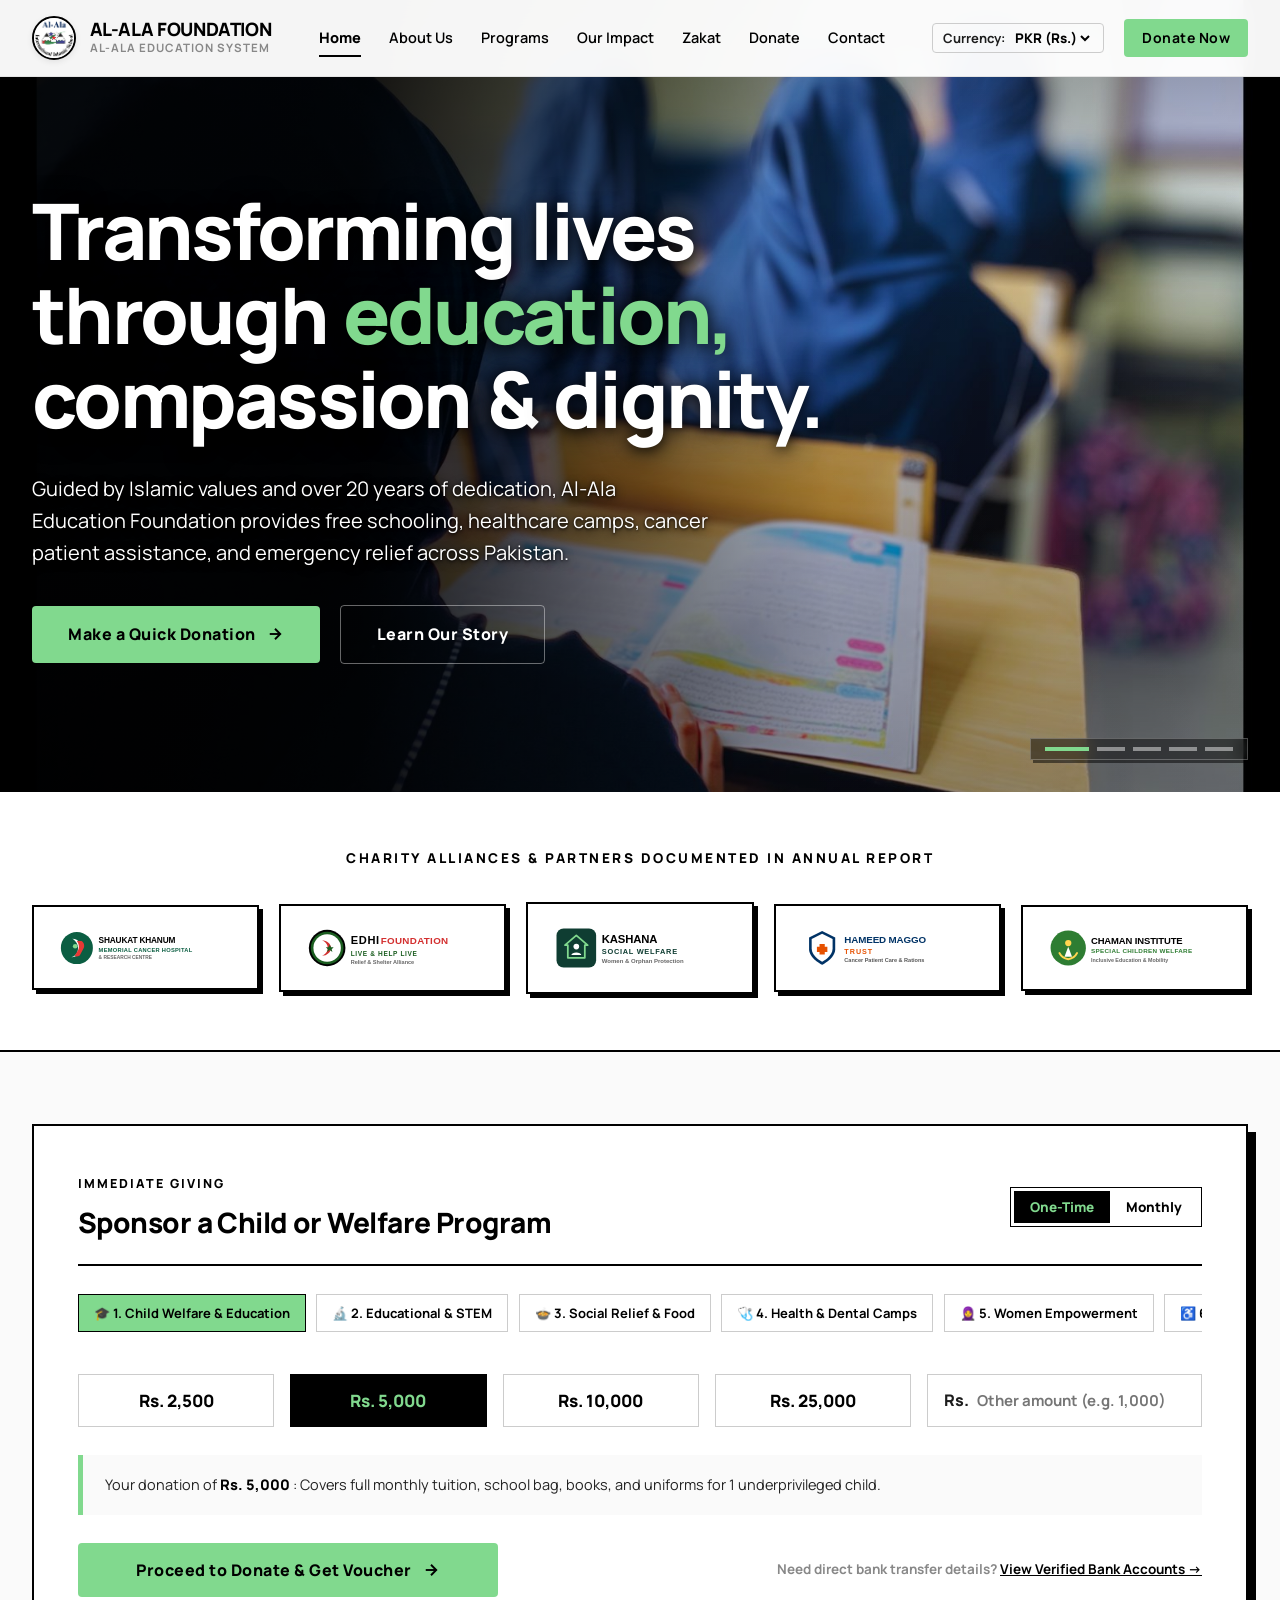
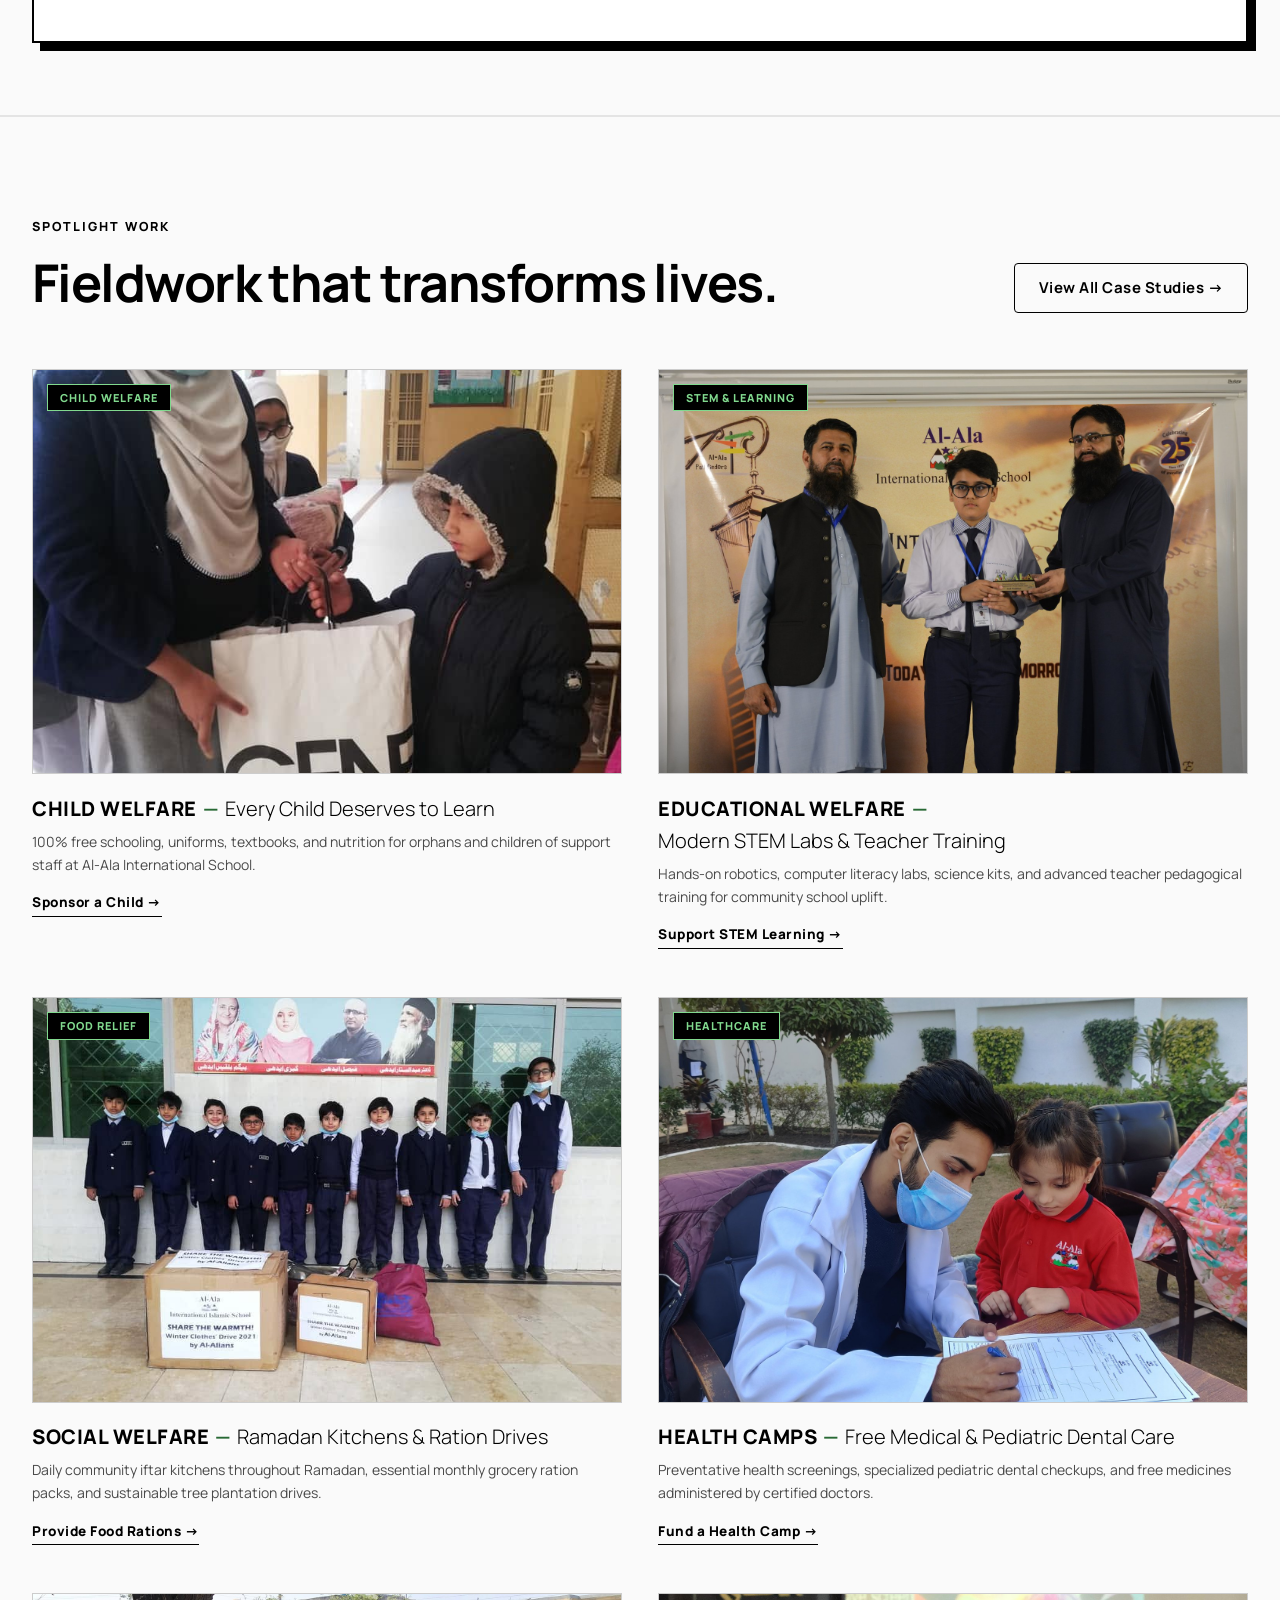
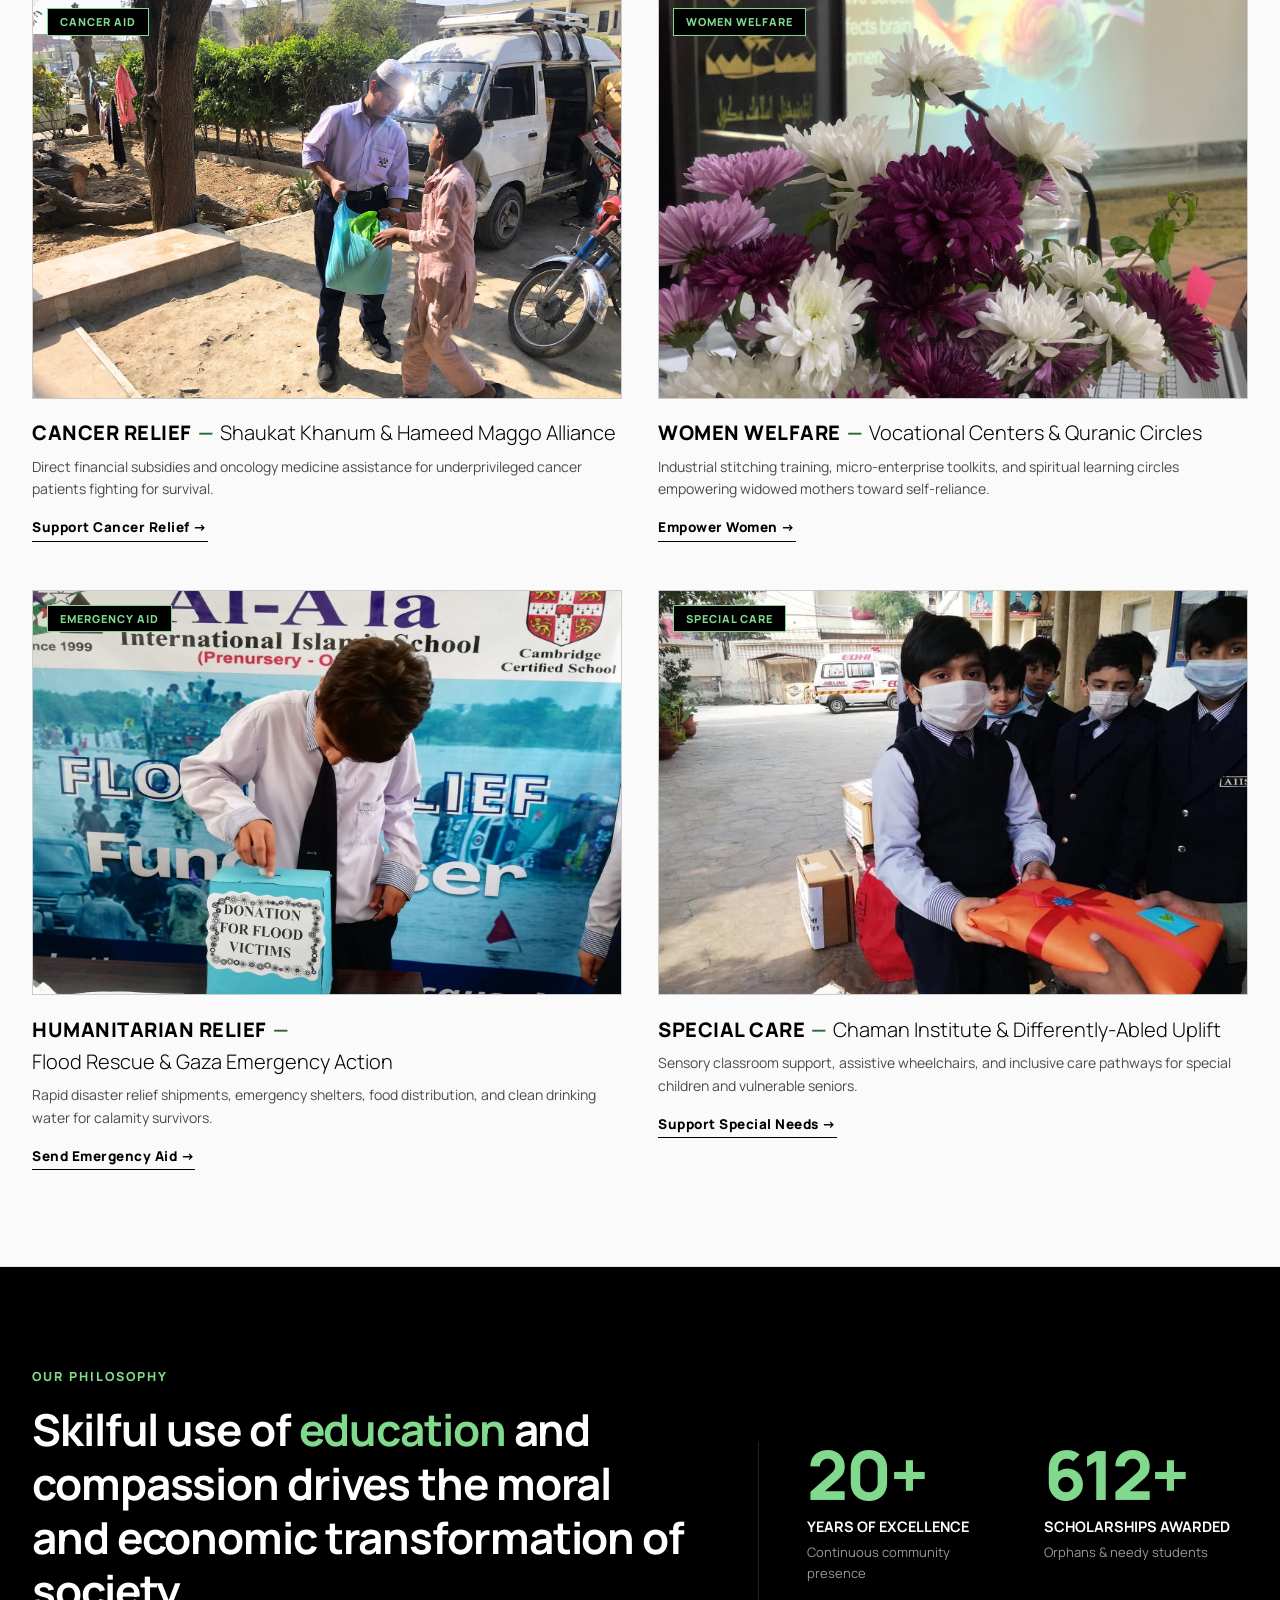
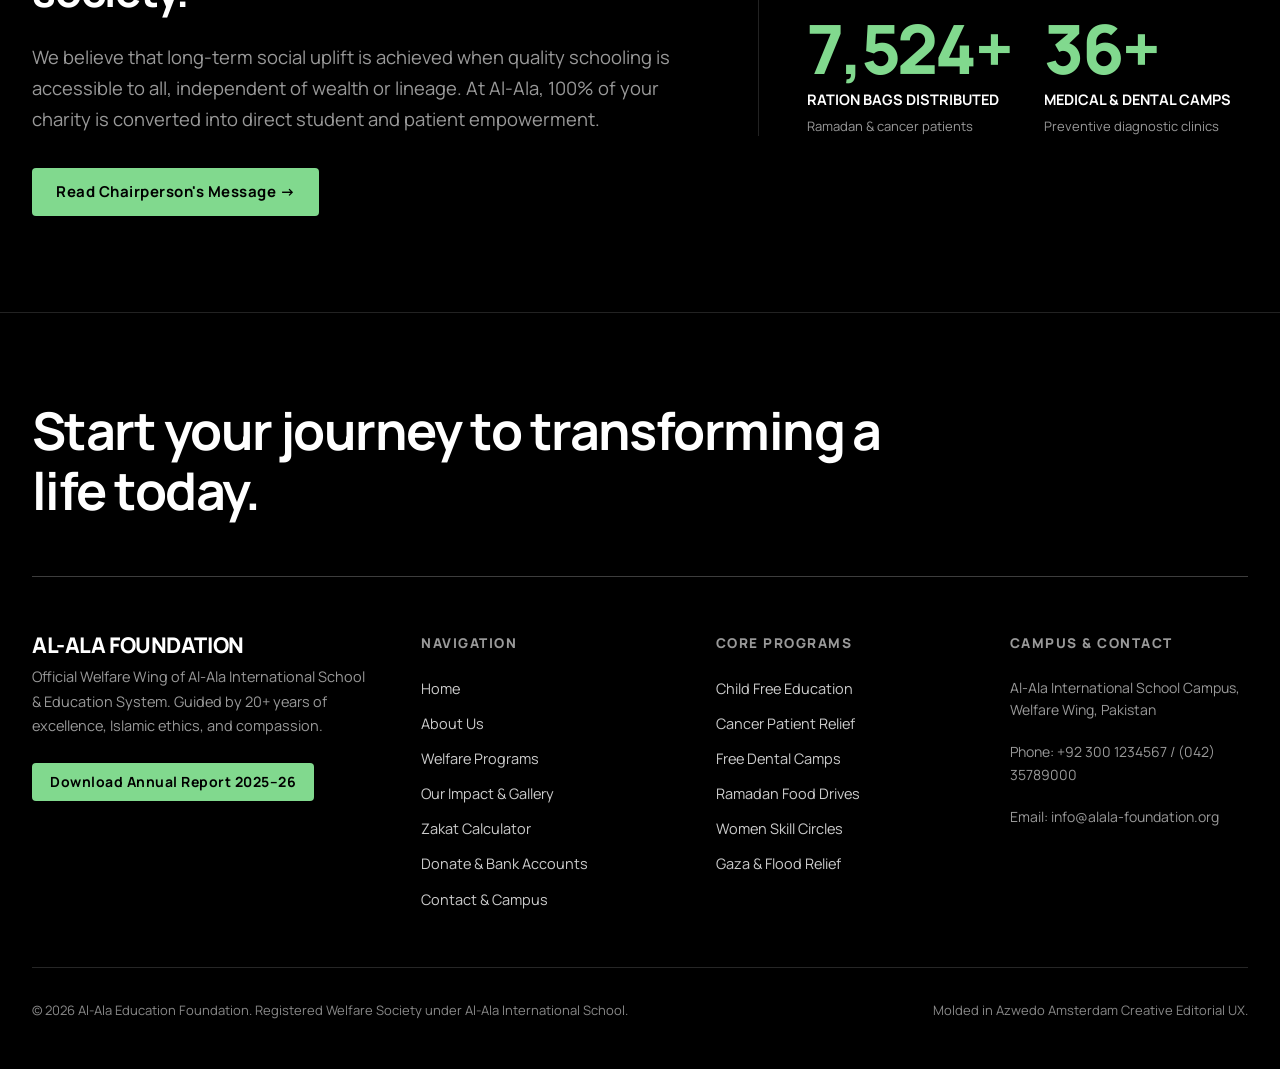
==== commit f82907af: "Add all programs in fieldwork section and fix logo" ====
--- a/index.html
+++ b/index.html
@@ -31,7 +31,7 @@
   <header class="fixed-nav">
     <div class="container nav-container">
       <a href="index.html" class="brand-wrapper">
-        <div class="brand-symbol">A</div>
+        <img src="assets/images/alala-logo.png" alt="Al-Ala Foundation Logo" class="brand-logo-img">
         <div>
           <div class="brand-name">AL-ALA FOUNDATION</div>
           <div class="brand-sub">Al-Ala Education System</div>
@@ -94,7 +94,10 @@
   <div class="nav-backdrop" id="nav-backdrop"></div>
   <aside class="mobile-nav-panel" id="mobile-nav-panel">
     <div class="mobile-nav-header">
-      <div class="brand-name" style="color: #fff;">AL-ALA FOUNDATION</div>
+      <div style="display: flex; align-items: center; gap: 0.75rem;">
+        <img src="assets/images/alala-logo.png" alt="Al-Ala Foundation Logo" class="brand-logo-img" style="width: 36px; height: 36px;">
+        <div class="brand-name" style="color: #fff;">AL-ALA FOUNDATION</div>
+      </div>
       <div class="mobile-nav-close" id="mobile-nav-close">&times;</div>
     </div>
     <div class="mobile-nav-links">
@@ -282,95 +285,6 @@
     </div>
   </section>
 
-  <!-- ========================================================================
-       What We Do - Concise Concept Preview
-       ======================================================================== -->
-  <section class="section">
-    <div class="container">
-      <div style="display: flex; justify-content: space-between; align-items: flex-end; margin-bottom: 3.5rem; flex-wrap: wrap; gap: 1.5rem;">
-        <div>
-          <div class="section-label">WHAT WE DO?</div>
-          <h2 class="big-title" style="margin-bottom: 0;">Building sustainable futures across three core domains.</h2>
-        </div>
-        <a href="programs.html" class="button outline">
-          View All 8 Programs &rarr;
-        </a>
-      </div>
-
-      <div class="what-we-do-grid sticky-layout" id="what-we-do-grid">
-        <!-- Sticky Left Card in Amsterdam Mint Green -->
-        <div class="green-card-holder" id="sticky-green-card">
-          <div class="green-card-header">
-            <span class="green-card-badge" id="sticky-domain-badge">DOMAIN 01 / 03</span>
-            <div class="green-card-title" id="sticky-domain-title">Education &amp; Child Protection</div>
-            <p id="sticky-domain-desc" style="font-size: 15px; font-weight: 600; color: #000; line-height: 1.5; margin: 0;">
-              100% free schooling, textbooks, uniforms, and STEM learning for orphans and deserving students unable to afford tuition.
-            </p>
-          </div>
-          <div class="green-card-body">
-            <!-- Domain Quick Switcher Tabs -->
-            <div class="domain-tab-group" style="display: flex; gap: 0.5rem; margin-bottom: 1.25rem;">
-              <button type="button" class="domain-tab-pill active" data-domain-id="domain-1">01. Education</button>
-              <button type="button" class="domain-tab-pill" data-domain-id="domain-2">02. Healthcare</button>
-              <button type="button" class="domain-tab-pill" data-domain-id="domain-3">03. Food Relief</button>
-            </div>
-            <div style="display: flex; flex-direction: column; gap: 1rem;">
-              <div style="display: flex; align-items: baseline; justify-content: space-between;">
-                <span style="font-size: 13px; font-weight: 800; text-transform: uppercase;">100% Policy</span>
-                <span style="font-size: 13px; font-weight: 700; color: var(--primary-accent-dark);">Zero Admin Cuts on Zakat</span>
-              </div>
-              <div style="display: flex; align-items: baseline; justify-content: space-between; border-top: 1px solid var(--border-light); padding-top: 0.75rem;">
-                <span style="font-size: 13px; font-weight: 800; text-transform: uppercase;">Official Audit</span>
-                <a href="AlAlaEducationFoundationReport.pdf" download style="font-size: 13px; font-weight: 800; text-decoration: underline;">Download Report (PDF) &rarr;</a>
-              </div>
-            </div>
-          </div>
-        </div>
-
-        <!-- Right Column - 3 Main Domains -->
-        <div class="what-we-do-cards-column">
-          <!-- Domain 1 -->
-          <div class="pillar-block active-domain" id="domain-1" data-domain-index="1" data-badge="DOMAIN 01 / 03" data-title="Education &amp; Child Protection" data-desc="100% free schooling, textbooks, uniforms, and STEM learning for orphans and deserving students unable to afford tuition.">
-            <div class="small-icons-holder">
-              <svg width="30" height="30" viewBox="0 0 24 24" fill="none" stroke="currentColor" stroke-width="2"><path d="M22 10v6M2 10l10-5 10 5-10 5z"/><path d="M6 12v5c3 3 9 3 12 0v-5"/></svg>
-            </div>
-            <div style="font-size: 12px; font-weight: 800; color: var(--primary-accent-dark); text-transform: uppercase; letter-spacing: 1px; margin-bottom: 0.35rem;">DOMAIN 01 • SPONSORSHIP &amp; STEM</div>
-            <h3 class="pillar-heading">Education &amp; Child Protection</h3>
-            <p class="pillar-desc">
-              100% free schooling, textbooks, uniforms, and STEM learning for orphans and deserving students unable to afford tuition. Subsidized directly by Al-Ala International School.
-            </p>
-            <a href="programs.html#child-welfare" style="font-size: 13.5px; font-weight: 800; text-decoration: underline;">Explore Education Initiatives &rarr;</a>
-          </div>
-
-          <!-- Domain 2 -->
-          <div class="pillar-block" id="domain-2" data-domain-index="2" data-badge="DOMAIN 02 / 03" data-title="Healthcare &amp; Cancer Patient Relief" data-desc="Regular oncology medicine support through Shaukat Khanum &amp; Hameed Maggo Trust, along with free pediatric dental checkup camps.">
-            <div class="small-icons-holder">
-              <svg width="30" height="30" viewBox="0 0 24 24" fill="none" stroke="currentColor" stroke-width="2"><path d="M22 12h-4l-3 9L9 3l-3 9H2"/></svg>
-            </div>
-            <div style="font-size: 12px; font-weight: 800; color: var(--primary-accent-dark); text-transform: uppercase; letter-spacing: 1px; margin-bottom: 0.35rem;">DOMAIN 02 • ONCOLOGY &amp; DENTAL</div>
-            <h3 class="pillar-heading">Healthcare &amp; Cancer Patient Relief</h3>
-            <p class="pillar-desc">
-              Regular support for underprivileged cancer patients via Shaukat Khanum &amp; Hameed Maggo Trust, along with free pediatric dental checkup camps conducted by certified doctors.
-            </p>
-            <a href="programs.html#health-welfare" style="font-size: 13.5px; font-weight: 800; text-decoration: underline;">Explore Healthcare Camps &rarr;</a>
-          </div>
-
-          <!-- Domain 3 -->
-          <div class="pillar-block" id="domain-3" data-domain-index="3" data-badge="DOMAIN 03 / 03" data-title="Food Security &amp; Emergency Action" data-desc="Daily hot community kitchen in Ramadan, grocery ration packs, disaster assistance for flood survivors, and Gaza emergency relief shipments.">
-            <div class="small-icons-holder">
-              <svg width="30" height="30" viewBox="0 0 24 24" fill="none" stroke="currentColor" stroke-width="2"><path d="M12 2v20M17 5H9.5a3.5 3.5 0 0 0 0 7h5a3.5 3.5 0 0 1 0 7H6"/></svg>
-            </div>
-            <div style="font-size: 12px; font-weight: 800; color: var(--primary-accent-dark); text-transform: uppercase; letter-spacing: 1px; margin-bottom: 0.35rem;">DOMAIN 03 • RATIONS &amp; CRISIS</div>
-            <h3 class="pillar-heading">Food Security &amp; Emergency Action</h3>
-            <p class="pillar-desc">
-              Daily community kitchen in Ramadan, grocery ration packs, disaster assistance for flood survivors, and Gaza emergency relief shipments verified by international logistics.
-            </p>
-            <a href="programs.html#social-welfare" style="font-size: 13.5px; font-weight: 800; text-decoration: underline;">Explore Relief Drives &rarr;</a>
-          </div>
-        </div>
-      </div>
-    </div>
-  </section>
 
   <!-- ========================================================================
        Featured Impact Stories (2 Selected Spotlights)
@@ -388,11 +302,11 @@
       </div>
 
       <div class="project-grid">
-        <!-- Spotlight 1 -->
-        <div class="project-item">
-          <div class="project-link-holder">
-            <div class="project-image-container">
-              <img src="assets/images/child-free-education.jpg" class="project-image" alt="Free Schooling Classrooms" loading="lazy">
+        <!-- Program 1: Child Welfare -->
+        <div class="project-item">
+          <div class="project-link-holder">
+            <div class="project-image-container">
+              <img src="assets/images/child-free-education.jpg" class="project-image" alt="Child Welfare &amp; Moral Development" loading="lazy">
               <span class="project-badge-tag">CHILD WELFARE</span>
             </div>
             <div class="project-title-holder">
@@ -409,7 +323,70 @@
           </div>
         </div>
 
-        <!-- Spotlight 2 -->
+        <!-- Program 2: Educational Welfare & STEM -->
+        <div class="project-item">
+          <div class="project-link-holder">
+            <div class="project-image-container">
+              <img src="assets/images/edu-stem-workshop.jpg" class="project-image" alt="Educational Welfare &amp; STEM Learning" loading="lazy">
+              <span class="project-badge-tag">STEM &amp; LEARNING</span>
+            </div>
+            <div class="project-title-holder">
+              <h4 class="project-title category-title">EDUCATIONAL WELFARE</h4>
+              <h4 class="project-title minus">—</h4>
+              <h4 class="project-title">Modern STEM Labs &amp; Teacher Training</h4>
+            </div>
+            <p class="project-summary">
+              Hands-on robotics, computer literacy labs, science kits, and advanced teacher pedagogical training for community school uplift.
+            </p>
+            <a href="donate.html" class="project-cta-link">
+              Support STEM Learning &rarr;
+            </a>
+          </div>
+        </div>
+
+        <!-- Program 3: Social Welfare & Food Security -->
+        <div class="project-item">
+          <div class="project-link-holder">
+            <div class="project-image-container">
+              <img src="assets/images/social-ramadan-kitchen.jpg" class="project-image" alt="Social Welfare &amp; Food Security" loading="lazy">
+              <span class="project-badge-tag">FOOD RELIEF</span>
+            </div>
+            <div class="project-title-holder">
+              <h4 class="project-title category-title">SOCIAL WELFARE</h4>
+              <h4 class="project-title minus">—</h4>
+              <h4 class="project-title">Ramadan Kitchens &amp; Ration Drives</h4>
+            </div>
+            <p class="project-summary">
+              Daily community iftar kitchens throughout Ramadan, essential monthly grocery ration packs, and sustainable tree plantation drives.
+            </p>
+            <a href="donate.html" class="project-cta-link">
+              Provide Food Rations &rarr;
+            </a>
+          </div>
+        </div>
+
+        <!-- Program 4: Health & Dental Camps -->
+        <div class="project-item">
+          <div class="project-link-holder">
+            <div class="project-image-container">
+              <img src="assets/images/health-dental-camp.jpg" class="project-image" alt="Health Welfare &amp; Free Dental Camps" loading="lazy">
+              <span class="project-badge-tag">HEALTHCARE</span>
+            </div>
+            <div class="project-title-holder">
+              <h4 class="project-title category-title">HEALTH CAMPS</h4>
+              <h4 class="project-title minus">—</h4>
+              <h4 class="project-title">Free Medical &amp; Pediatric Dental Care</h4>
+            </div>
+            <p class="project-summary">
+              Preventative health screenings, specialized pediatric dental checkups, and free medicines administered by certified doctors.
+            </p>
+            <a href="donate.html" class="project-cta-link">
+              Fund a Health Camp &rarr;
+            </a>
+          </div>
+        </div>
+
+        <!-- Program 5: Cancer Patient Relief -->
         <div class="project-item">
           <div class="project-link-holder">
             <div class="project-image-container">
@@ -419,13 +396,76 @@
             <div class="project-title-holder">
               <h4 class="project-title category-title">CANCER RELIEF</h4>
               <h4 class="project-title minus">—</h4>
-              <h4 class="project-title">Shaukat Khanum &amp; Hameed Maggo Trust Alliance</h4>
-            </div>
-            <p class="project-summary">
-              Direct financial subsidies and grocery ration assistance for impoverished cancer patients undergoing life-saving therapy.
+              <h4 class="project-title">Shaukat Khanum &amp; Hameed Maggo Alliance</h4>
+            </div>
+            <p class="project-summary">
+              Direct financial subsidies and oncology medicine assistance for underprivileged cancer patients fighting for survival.
             </p>
             <a href="donate.html" class="project-cta-link">
               Support Cancer Relief &rarr;
+            </a>
+          </div>
+        </div>
+
+        <!-- Program 6: Women Welfare & Skill Empowerment -->
+        <div class="project-item">
+          <div class="project-link-holder">
+            <div class="project-image-container">
+              <img src="assets/images/women-skill-development.jpg" class="project-image" alt="Women Welfare &amp; Skill Empowerment" loading="lazy">
+              <span class="project-badge-tag">WOMEN WELFARE</span>
+            </div>
+            <div class="project-title-holder">
+              <h4 class="project-title category-title">WOMEN WELFARE</h4>
+              <h4 class="project-title minus">—</h4>
+              <h4 class="project-title">Vocational Centers &amp; Quranic Circles</h4>
+            </div>
+            <p class="project-summary">
+              Industrial stitching training, micro-enterprise toolkits, and spiritual learning circles empowering widowed mothers toward self-reliance.
+            </p>
+            <a href="donate.html" class="project-cta-link">
+              Empower Women &rarr;
+            </a>
+          </div>
+        </div>
+
+        <!-- Program 7: Emergency & Humanitarian Relief -->
+        <div class="project-item">
+          <div class="project-link-holder">
+            <div class="project-image-container">
+              <img src="assets/images/relief-humanitarian-drive.jpg" class="project-image" alt="Humanitarian Outreach &amp; Disaster Relief" loading="lazy">
+              <span class="project-badge-tag">EMERGENCY AID</span>
+            </div>
+            <div class="project-title-holder">
+              <h4 class="project-title category-title">HUMANITARIAN RELIEF</h4>
+              <h4 class="project-title minus">—</h4>
+              <h4 class="project-title">Flood Rescue &amp; Gaza Emergency Action</h4>
+            </div>
+            <p class="project-summary">
+              Rapid disaster relief shipments, emergency shelters, food distribution, and clean drinking water for calamity survivors.
+            </p>
+            <a href="donate.html" class="project-cta-link">
+              Send Emergency Aid &rarr;
+            </a>
+          </div>
+        </div>
+
+        <!-- Program 8: Special Children Support -->
+        <div class="project-item">
+          <div class="project-link-holder">
+            <div class="project-image-container">
+              <img src="assets/images/child-special-chaman.jpg" class="project-image" alt="Special Children Support &amp; Differently-Abled Uplift" loading="lazy">
+              <span class="project-badge-tag">SPECIAL CARE</span>
+            </div>
+            <div class="project-title-holder">
+              <h4 class="project-title category-title">SPECIAL CARE</h4>
+              <h4 class="project-title minus">—</h4>
+              <h4 class="project-title">Chaman Institute &amp; Differently-Abled Uplift</h4>
+            </div>
+            <p class="project-summary">
+              Sensory classroom support, assistive wheelchairs, and inclusive care pathways for special children and vulnerable seniors.
+            </p>
+            <a href="donate.html" class="project-cta-link">
+              Support Special Needs &rarr;
             </a>
           </div>
         </div>
--- a/css/styles.css
+++ b/css/styles.css
@@ -322,6 +322,18 @@
   align-items: center;
   gap: 0.85rem;
   text-decoration: none;
+}
+
+.brand-logo-img {
+  width: 44px;
+  height: 44px;
+  border-radius: 50%;
+  border: 2px solid #000000;
+  background-color: #ffffff;
+  object-fit: cover;
+  display: block;
+  flex-shrink: 0;
+  box-shadow: 0 2px 6px rgba(0, 0, 0, 0.08);
 }
 
 .brand-symbol {
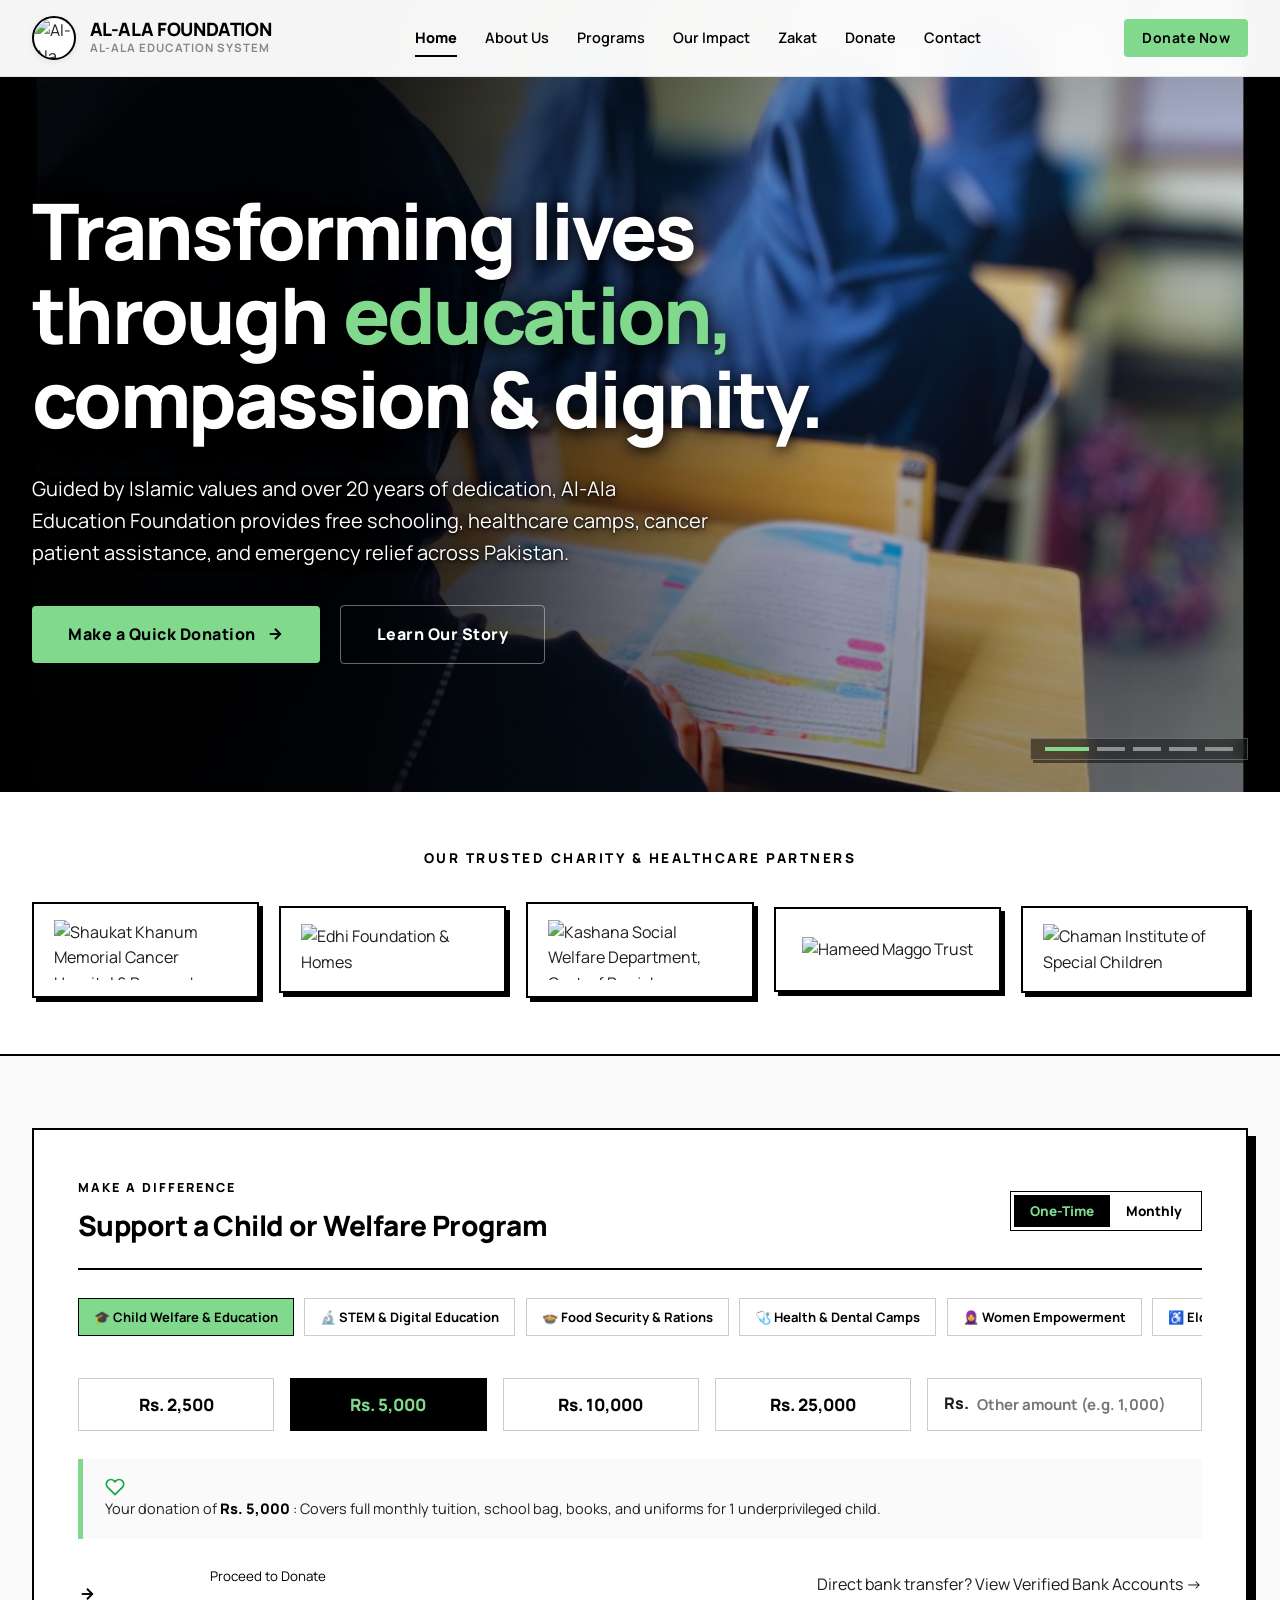
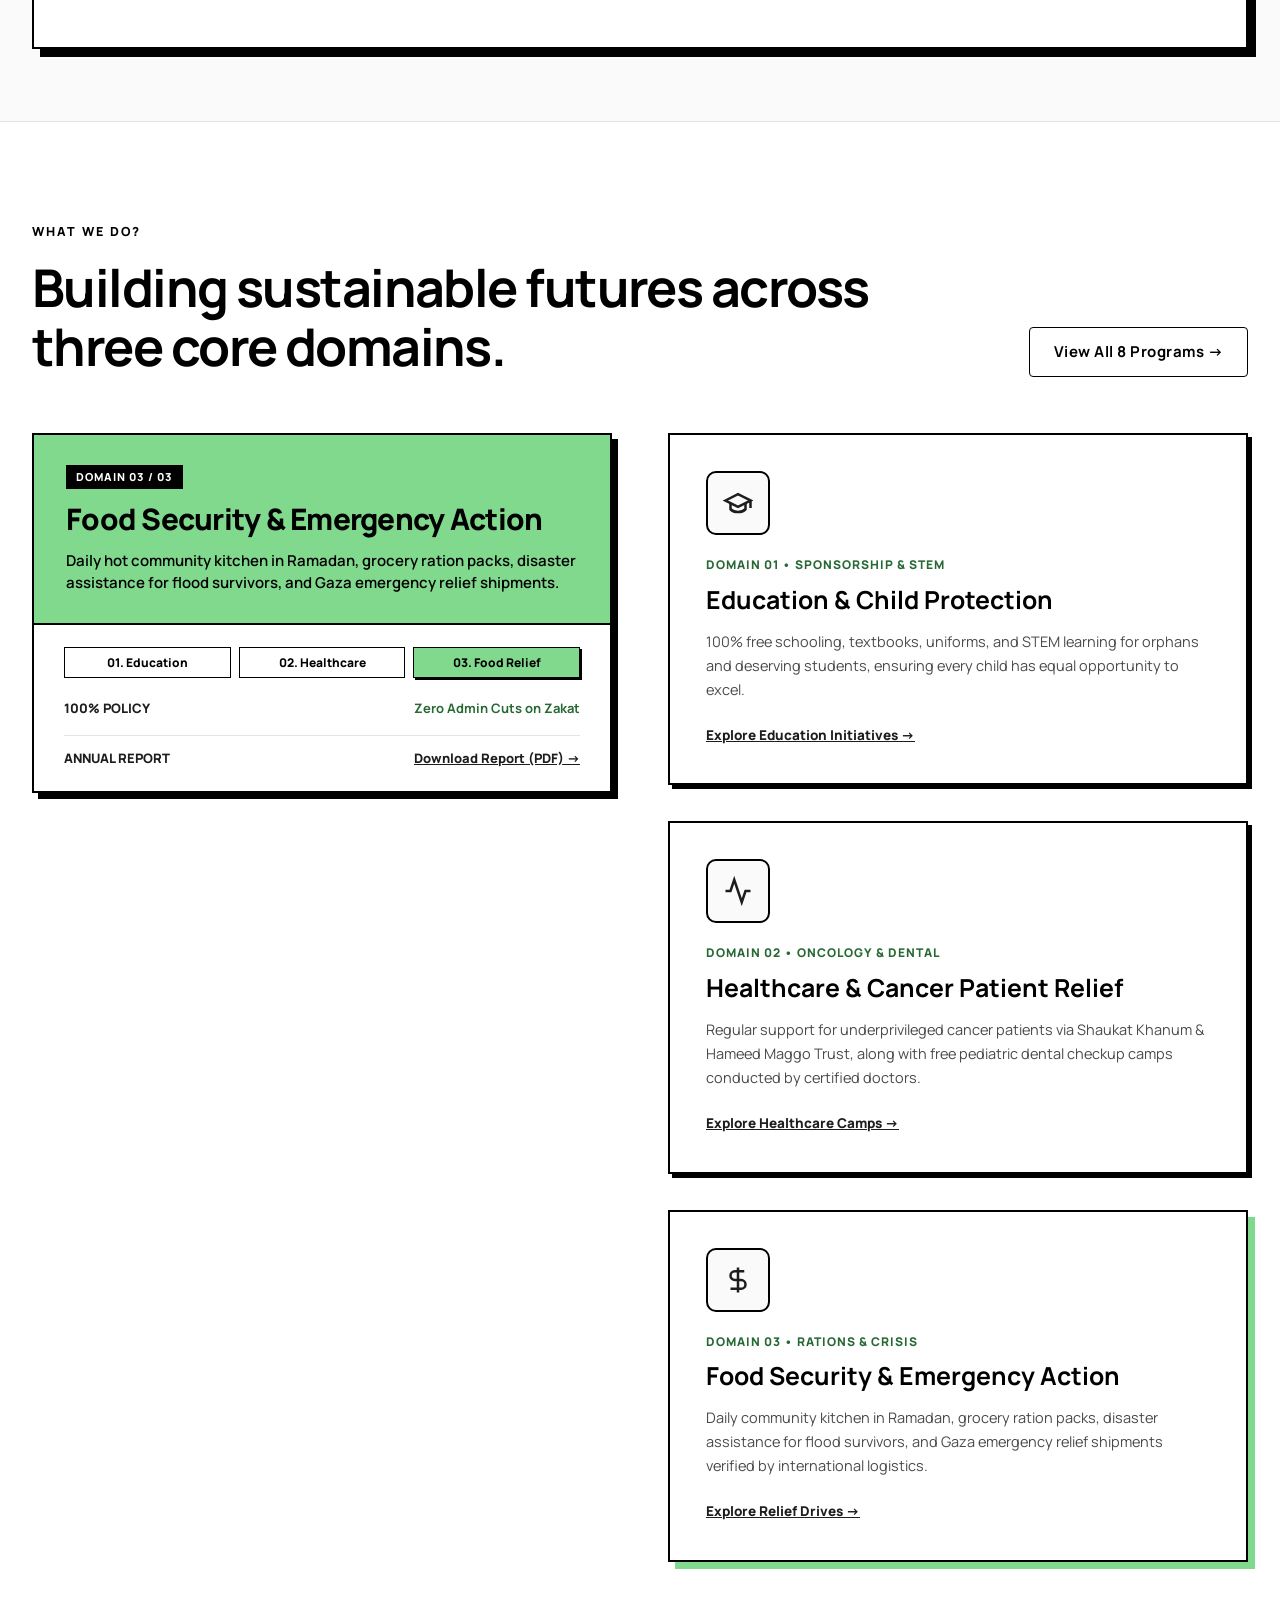
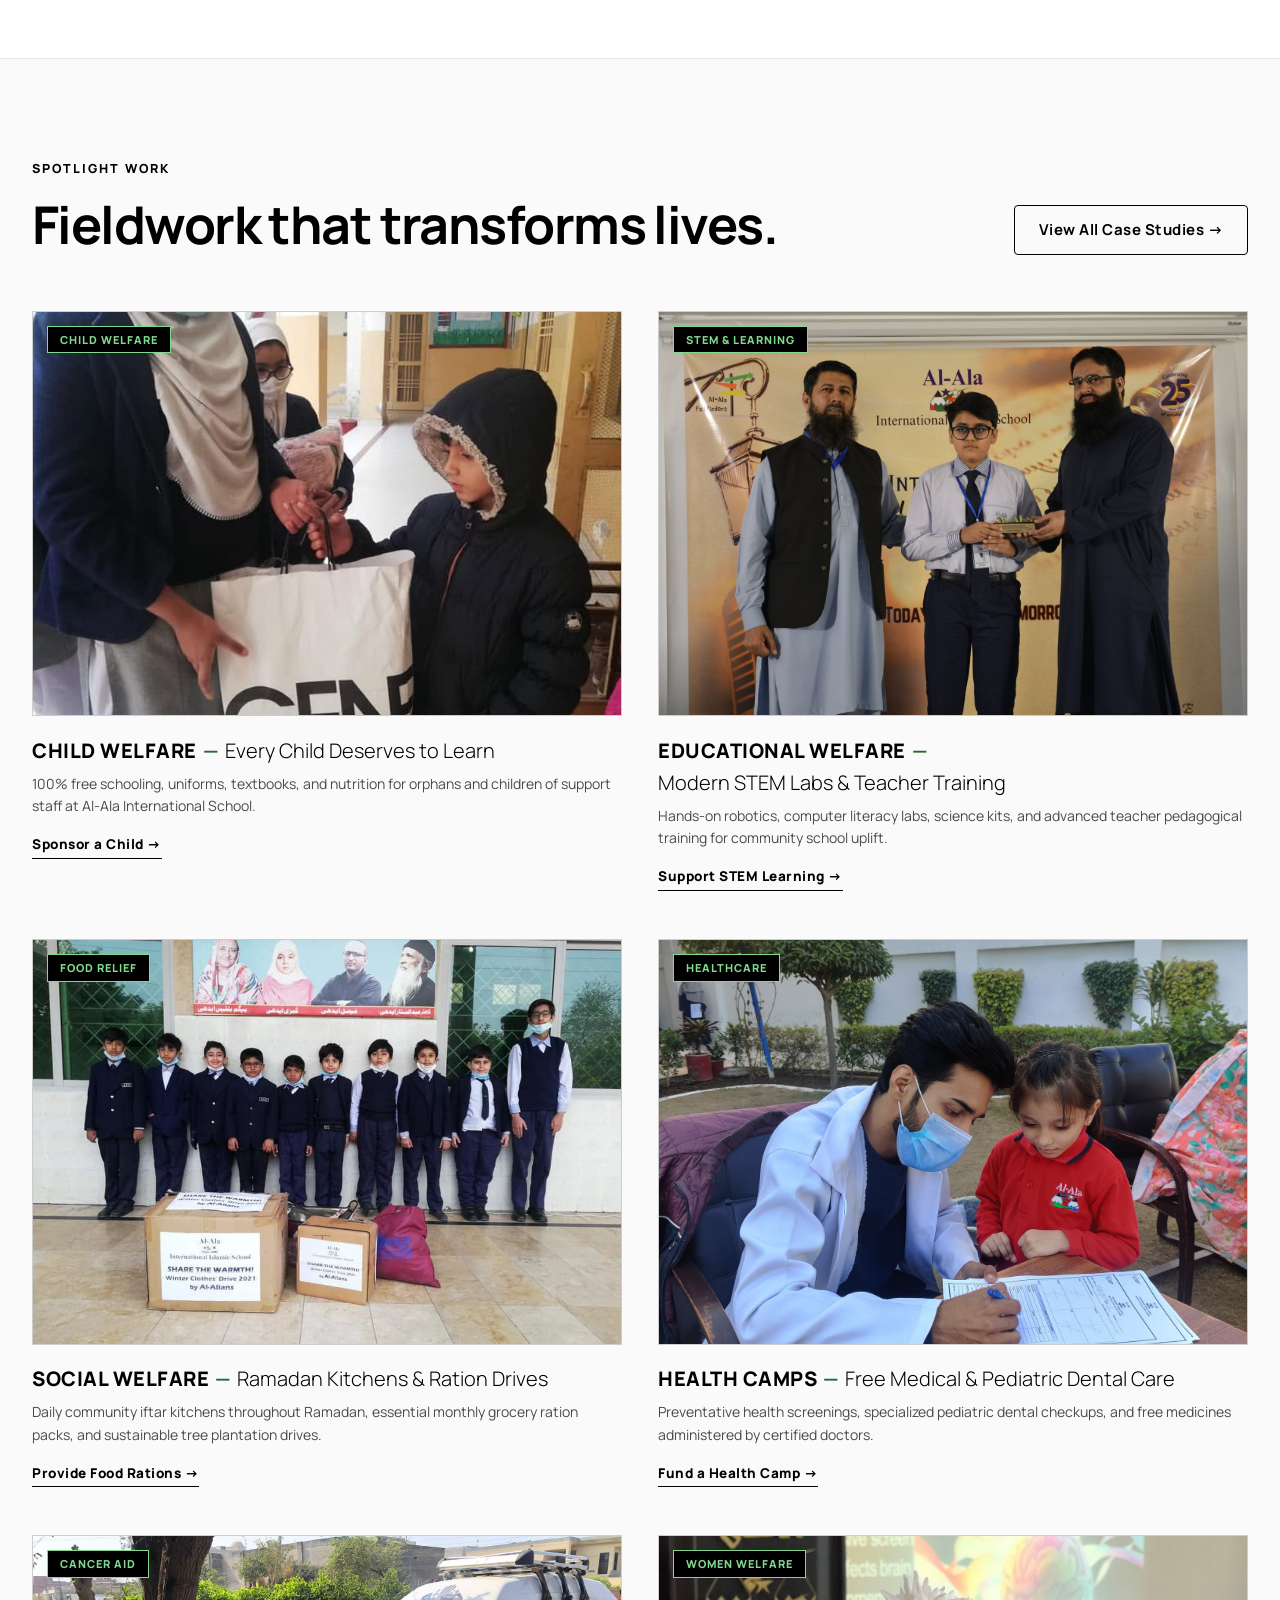
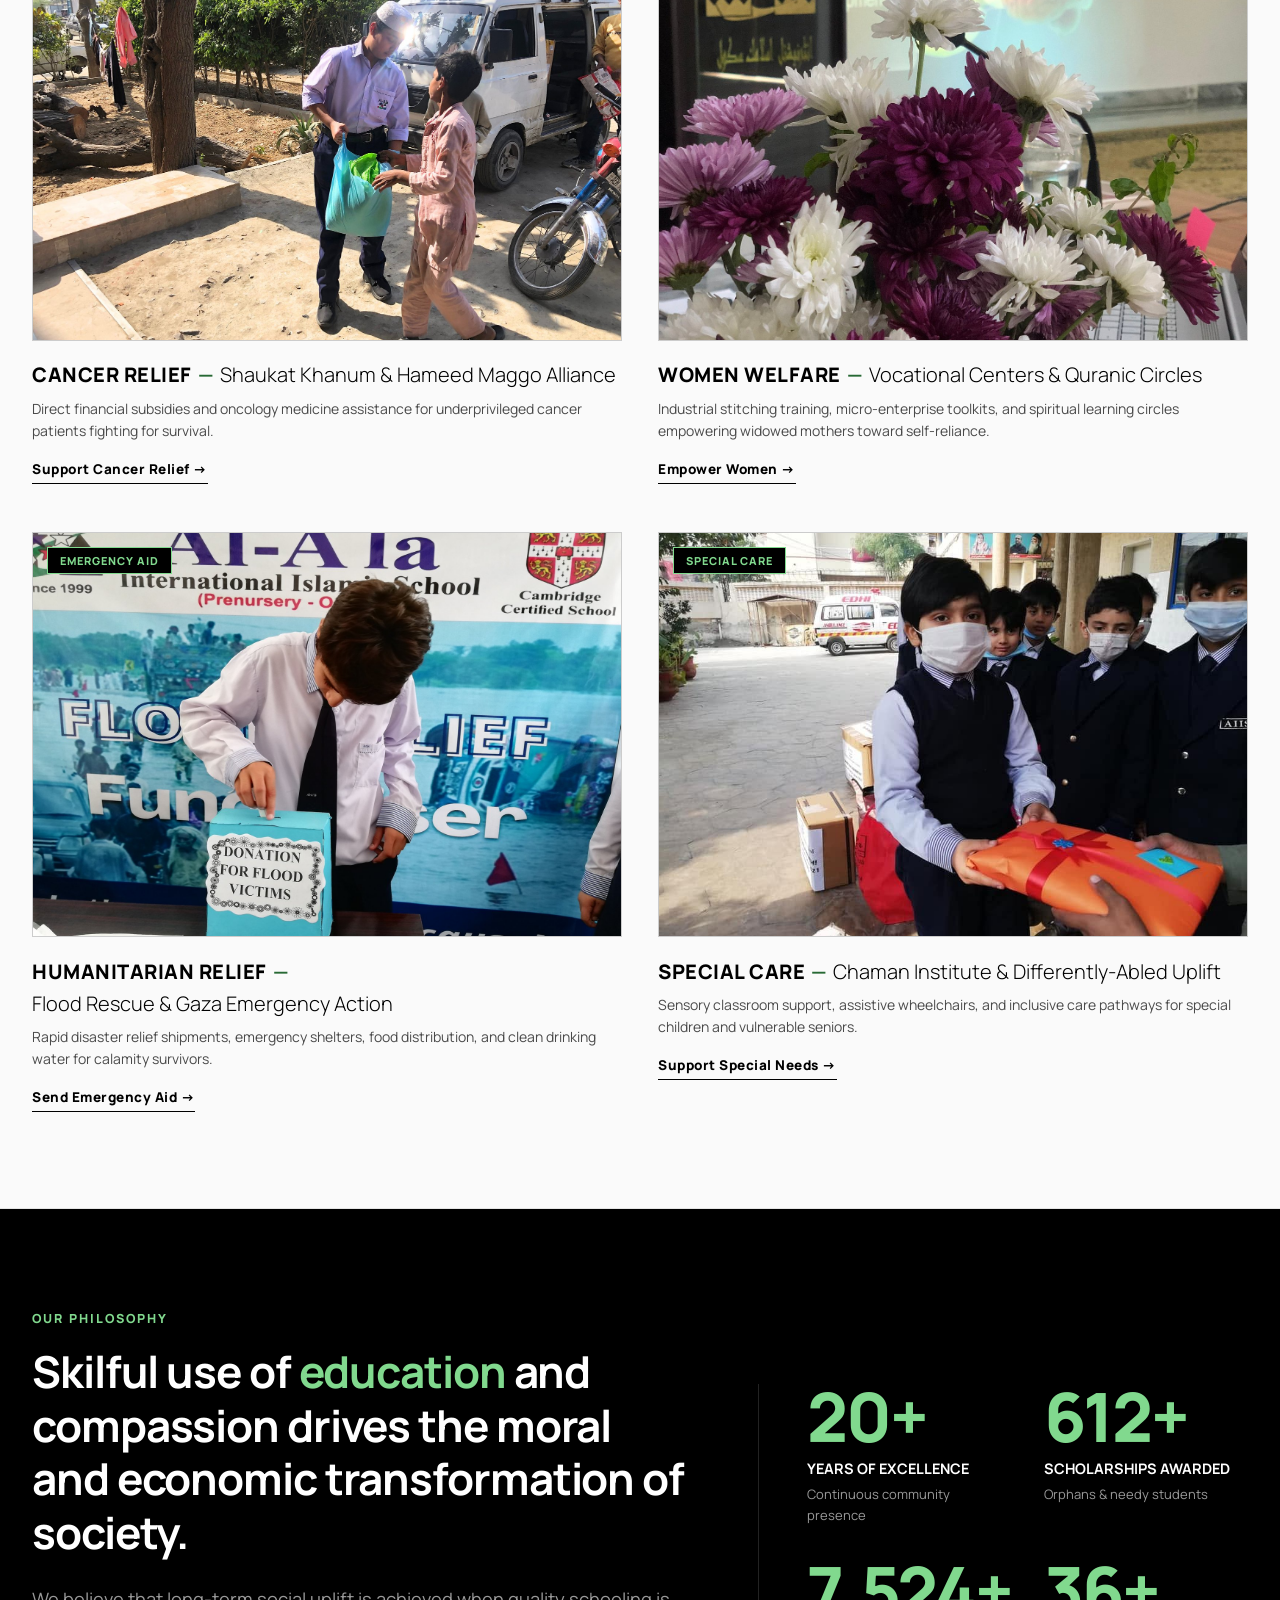
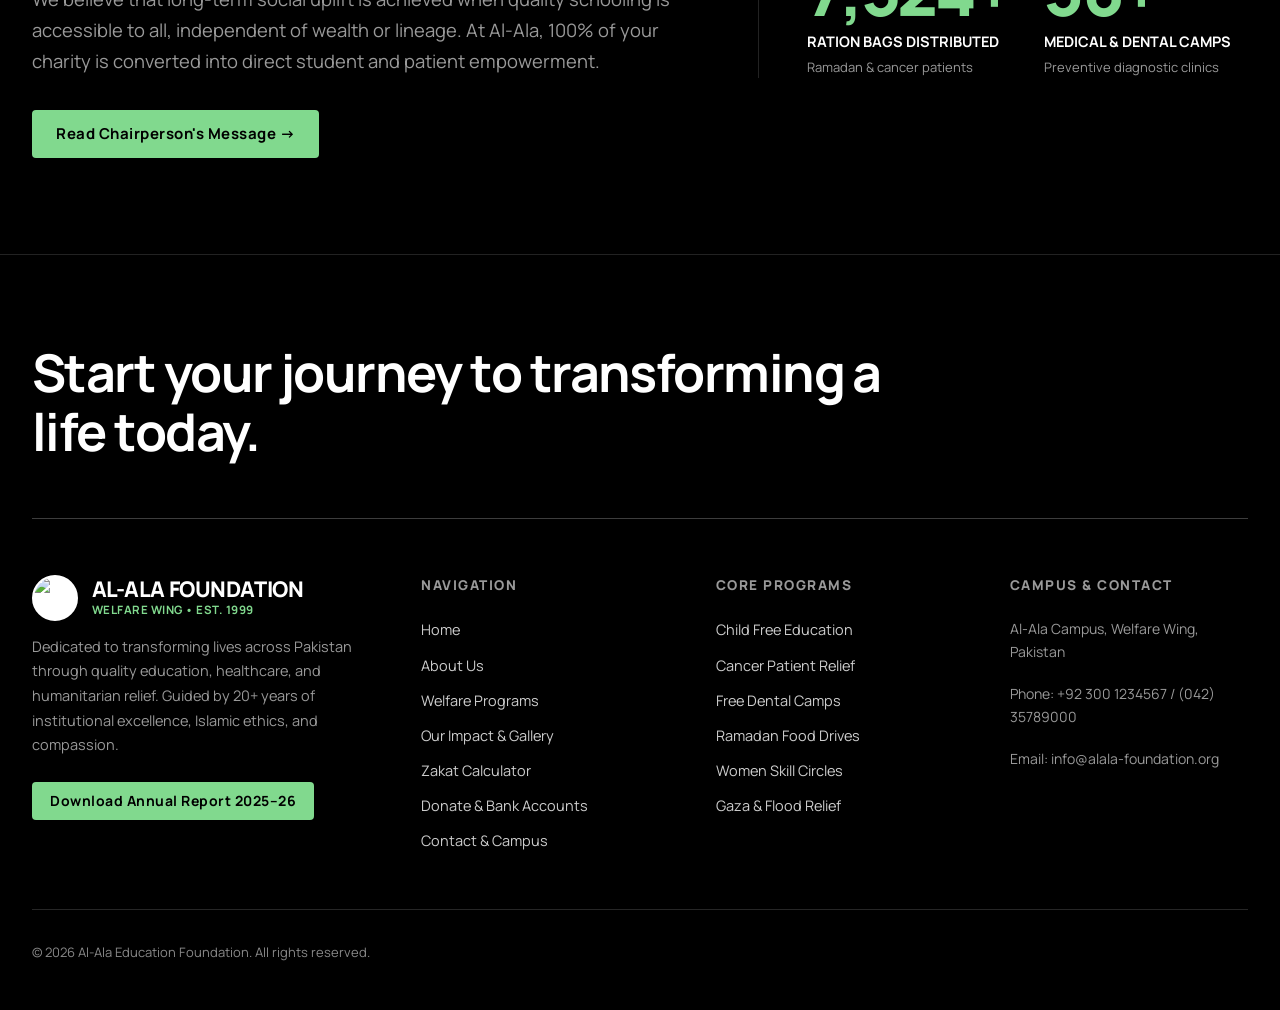
==== commit dc1e6e9c: "Add all 8 welfare programs to fieldwork spotlight and add logo assets Incorporated Ali's (AHS-FAST) " ====
--- a/index.html
+++ b/index.html
@@ -31,7 +31,7 @@
   <header class="fixed-nav">
     <div class="container nav-container">
       <a href="index.html" class="brand-wrapper">
-        <img src="assets/images/alala-logo.png" alt="Al-Ala Foundation Logo" class="brand-logo-img">
+        <img src="assets/images/logo.png" alt="Al-Ala Education Foundation Logo" class="brand-logo-img">
         <div>
           <div class="brand-name">AL-ALA FOUNDATION</div>
           <div class="brand-sub">Al-Ala Education System</div>
@@ -70,16 +70,6 @@
       </nav>
 
       <div class="nav-actions">
-        <div class="currency-toggle-wrap">
-          <span>Currency:</span>
-          <select class="currency-select-box" aria-label="Select Currency">
-            <option value="PKR" selected>PKR (Rs.)</option>
-            <option value="USD">USD ($)</option>
-            <option value="GBP">GBP (£)</option>
-            <option value="EUR">EUR (€)</option>
-            <option value="SAR">SAR (SR)</option>
-          </select>
-        </div>
         <a href="donate.html" class="button nav">
           Donate Now
         </a>
@@ -94,10 +84,7 @@
   <div class="nav-backdrop" id="nav-backdrop"></div>
   <aside class="mobile-nav-panel" id="mobile-nav-panel">
     <div class="mobile-nav-header">
-      <div style="display: flex; align-items: center; gap: 0.75rem;">
-        <img src="assets/images/alala-logo.png" alt="Al-Ala Foundation Logo" class="brand-logo-img" style="width: 36px; height: 36px;">
-        <div class="brand-name" style="color: #fff;">AL-ALA FOUNDATION</div>
-      </div>
+      <div class="brand-name" style="color: #fff;">AL-ALA FOUNDATION</div>
       <div class="mobile-nav-close" id="mobile-nav-close">&times;</div>
     </div>
     <div class="mobile-nav-links">
@@ -183,22 +170,22 @@
        ======================================================================== -->
   <section class="trust-marquee-section">
     <div class="container">
-      <div class="trust-headline">Charity Alliances &amp; Partners Documented in Annual Report</div>
+      <div class="trust-headline">Our Trusted Charity &amp; Healthcare Partners</div>
       <div class="partner-logos-grid">
         <div class="partner-logo-card">
-          <img src="assets/images/logos/shaukat-khanum.svg" alt="Shaukat Khanum Memorial Cancer Hospital & Research Centre">
+          <img src="assets/images/logos/shaukat-khanum.png" alt="Shaukat Khanum Memorial Cancer Hospital &amp; Research Centre">
         </div>
         <div class="partner-logo-card">
-          <img src="assets/images/logos/edhi-foundation.svg" alt="Edhi Foundation & Homes">
+          <img src="assets/images/logos/edhi-foundation.png" alt="Edhi Foundation &amp; Homes">
         </div>
         <div class="partner-logo-card">
-          <img src="assets/images/logos/kashana-welfare.svg" alt="Kashana Social Welfare Department">
+          <img src="assets/images/logos/kashana-welfare.png" alt="Kashana Social Welfare Department, Govt. of Punjab">
         </div>
         <div class="partner-logo-card">
-          <img src="assets/images/logos/hameed-maggo.svg" alt="Hameed Maggo Trust">
+          <img src="assets/images/logos/hameed-maggo.png" alt="Hameed Maggo Trust">
         </div>
         <div class="partner-logo-card">
-          <img src="assets/images/logos/chaman-institute.svg" alt="Chaman Institute of Special Children">
+          <img src="assets/images/logos/chaman-institute.png" alt="Chaman Institute of Special Children">
         </div>
       </div>
     </div>
@@ -212,8 +199,8 @@
       <div class="donation-card-amsterdam">
         <div class="donation-card-header">
           <div>
-            <span class="section-label" style="margin-bottom: 0.35rem;">IMMEDIATE GIVING</span>
-            <div class="donation-header-title">Sponsor a Child or Welfare Program</div>
+            <span class="section-label" style="margin-bottom: 0.35rem;">MAKE A DIFFERENCE</span>
+            <div class="donation-header-title">Support a Child or Welfare Program</div>
           </div>
           <div class="frequency-pill-group">
             <button type="button" class="freq-pill active" data-frequency="one-time">One-Time</button>
@@ -224,28 +211,28 @@
         <!-- Causes Filter Row: All 8 Official Programs + Zakat -->
         <div class="causes-filter-scroll">
           <button type="button" class="cause-tag-btn active" data-cause="Child Welfare & Education">
-            🎓 1. Child Welfare &amp; Education
+            🎓 Child Welfare &amp; Education
           </button>
           <button type="button" class="cause-tag-btn" data-cause="Educational Welfare & STEM">
-            🔬 2. Educational &amp; STEM
+            🔬 STEM &amp; Digital Education
           </button>
           <button type="button" class="cause-tag-btn" data-cause="Social Welfare & Food Relief">
-            🍲 3. Social Relief &amp; Food
+            🍲 Food Security &amp; Rations
           </button>
           <button type="button" class="cause-tag-btn" data-cause="Health Welfare & Dental Camps">
-            🩺 4. Health &amp; Dental Camps
+            🩺 Health &amp; Dental Camps
           </button>
           <button type="button" class="cause-tag-btn" data-cause="Women Welfare & Empowerment">
-            🧕 5. Women Empowerment
+            🧕 Women Empowerment
           </button>
           <button type="button" class="cause-tag-btn" data-cause="Elderly & Differently-Abled Care">
-            ♿ 6. Elderly &amp; Disabled Care
+            ♿ Elderly &amp; Disability Care
           </button>
           <button type="button" class="cause-tag-btn" data-cause="Economic Welfare & Qarz-e-Hasana">
-            🤝 7. Economic &amp; Qarz-e-Hasana
+            🤝 Economic &amp; Qarz-e-Hasana
           </button>
           <button type="button" class="cause-tag-btn" data-cause="Humanitarian Outreach & Relief">
-            🌍 8. Disaster &amp; Gaza Relief
+            🌍 Emergency &amp; Disaster Relief
           </button>
           <button type="button" class="cause-tag-btn" data-cause="Zakat & Sadaqah General Fund">
             ✨ Zakat &amp; Sadaqah Fund
@@ -266,6 +253,7 @@
 
         <!-- Impact Explainer -->
         <div class="impact-callout-strip">
+          <svg width="20" height="20" viewBox="0 0 24 24" fill="none" stroke="currentColor" stroke-width="2" style="flex-shrink: 0; color: #16a34a;"><path d="M20.84 4.61a5.5 5.5 0 0 0-7.78 0L12 5.67l-1.06-1.06a5.5 5.5 0 0 0-7.78 7.78l1.06 1.06L12 21.23l7.78-7.78 1.06-1.06a5.5 5.5 0 0 0 0-7.78z"></path></svg>
           <div id="impact-explainer-text">
             Your donation of <strong>Rs. 5,000</strong>: Covers full monthly tuition, school bag, books, and uniforms for 1 underprivileged child.
           </div>
@@ -273,18 +261,108 @@
 
         <!-- Action Row -->
         <div class="donation-footer-row">
-          <button type="button" id="btn-proceed-donate" class="button big" style="flex: 1; max-width: 420px;">
-            Proceed to Donate &amp; Get Voucher
+          <button type="button" id="btn-proceed-donate" class="donation-cta-btn" style="flex: 1; max-width: 380px;">
+            Proceed to Donate
             <svg width="18" height="18" viewBox="0 0 24 24" fill="none" stroke="currentColor" stroke-width="2.5"><line x1="5" y1="12" x2="19" y2="12"></line><polyline points="12 5 19 12 12 19"></polyline></svg>
           </button>
-          <div style="font-size: 13.5px; font-weight: 700; color: var(--text-muted);">
-            Need direct bank transfer details? <a href="donate.html" style="color: #000; text-decoration: underline;">View Verified Bank Accounts &rarr;</a>
+          <div class="donation-subtext-links">
+            <span>Direct bank transfer?</span>
+            <a href="donate.html#bank-accounts">View Verified Bank Accounts &rarr;</a>
           </div>
         </div>
       </div>
     </div>
   </section>
 
+  <!-- ========================================================================
+       What We Do - Concise Concept Preview
+       ======================================================================== -->
+  <section class="section">
+    <div class="container">
+      <div style="display: flex; justify-content: space-between; align-items: flex-end; margin-bottom: 3.5rem; flex-wrap: wrap; gap: 1.5rem;">
+        <div>
+          <div class="section-label">WHAT WE DO?</div>
+          <h2 class="big-title" style="margin-bottom: 0;">Building sustainable futures across three core domains.</h2>
+        </div>
+        <a href="programs.html" class="button outline">
+          View All 8 Programs &rarr;
+        </a>
+      </div>
+
+      <div class="what-we-do-grid sticky-layout" id="what-we-do-grid">
+        <!-- Sticky Left Card in Amsterdam Mint Green -->
+        <div class="green-card-holder" id="sticky-green-card">
+          <div class="green-card-header">
+            <span class="green-card-badge" id="sticky-domain-badge">DOMAIN 01 / 03</span>
+            <div class="green-card-title" id="sticky-domain-title">Education &amp; Child Protection</div>
+            <p id="sticky-domain-desc" style="font-size: 15px; font-weight: 600; color: #000; line-height: 1.5; margin: 0;">
+              100% free schooling, textbooks, uniforms, and STEM learning for orphans and deserving students unable to afford tuition.
+            </p>
+          </div>
+          <div class="green-card-body">
+            <!-- Domain Quick Switcher Tabs -->
+            <div class="domain-tab-group" style="display: flex; gap: 0.5rem; margin-bottom: 1.25rem;">
+              <button type="button" class="domain-tab-pill active" data-domain-id="domain-1">01. Education</button>
+              <button type="button" class="domain-tab-pill" data-domain-id="domain-2">02. Healthcare</button>
+              <button type="button" class="domain-tab-pill" data-domain-id="domain-3">03. Food Relief</button>
+            </div>
+            <div style="display: flex; flex-direction: column; gap: 1rem;">
+              <div style="display: flex; align-items: baseline; justify-content: space-between;">
+                <span style="font-size: 13px; font-weight: 800; text-transform: uppercase;">100% Policy</span>
+                <span style="font-size: 13px; font-weight: 700; color: var(--primary-accent-dark);">Zero Admin Cuts on Zakat</span>
+              </div>
+              <div style="display: flex; align-items: baseline; justify-content: space-between; border-top: 1px solid var(--border-light); padding-top: 0.75rem;">
+                <span style="font-size: 13px; font-weight: 800; text-transform: uppercase;">Annual Report</span>
+                <a href="AlAlaEducationFoundationReport.pdf" download style="font-size: 13px; font-weight: 800; text-decoration: underline;">Download Report (PDF) &rarr;</a>
+              </div>
+            </div>
+          </div>
+        </div>
+
+        <!-- Right Column - 3 Main Domains -->
+        <div class="what-we-do-cards-column">
+          <!-- Domain 1 -->
+          <div class="pillar-block active-domain" id="domain-1" data-domain-index="1" data-badge="DOMAIN 01 / 03" data-title="Education &amp; Child Protection" data-desc="100% free schooling, textbooks, uniforms, and STEM learning for orphans and deserving students unable to afford tuition.">
+            <div class="small-icons-holder">
+              <svg width="30" height="30" viewBox="0 0 24 24" fill="none" stroke="currentColor" stroke-width="2"><path d="M22 10v6M2 10l10-5 10 5-10 5z"/><path d="M6 12v5c3 3 9 3 12 0v-5"/></svg>
+            </div>
+            <div style="font-size: 12px; font-weight: 800; color: var(--primary-accent-dark); text-transform: uppercase; letter-spacing: 1px; margin-bottom: 0.35rem;">DOMAIN 01 • SPONSORSHIP &amp; STEM</div>
+            <h3 class="pillar-heading">Education &amp; Child Protection</h3>
+            <p class="pillar-desc">
+              100% free schooling, textbooks, uniforms, and STEM learning for orphans and deserving students, ensuring every child has equal opportunity to excel.
+            </p>
+            <a href="programs.html#child-welfare" style="font-size: 13.5px; font-weight: 800; text-decoration: underline;">Explore Education Initiatives &rarr;</a>
+          </div>
+
+          <!-- Domain 2 -->
+          <div class="pillar-block" id="domain-2" data-domain-index="2" data-badge="DOMAIN 02 / 03" data-title="Healthcare &amp; Cancer Patient Relief" data-desc="Regular oncology medicine support through Shaukat Khanum &amp; Hameed Maggo Trust, along with free pediatric dental checkup camps.">
+            <div class="small-icons-holder">
+              <svg width="30" height="30" viewBox="0 0 24 24" fill="none" stroke="currentColor" stroke-width="2"><path d="M22 12h-4l-3 9L9 3l-3 9H2"/></svg>
+            </div>
+            <div style="font-size: 12px; font-weight: 800; color: var(--primary-accent-dark); text-transform: uppercase; letter-spacing: 1px; margin-bottom: 0.35rem;">DOMAIN 02 • ONCOLOGY &amp; DENTAL</div>
+            <h3 class="pillar-heading">Healthcare &amp; Cancer Patient Relief</h3>
+            <p class="pillar-desc">
+              Regular support for underprivileged cancer patients via Shaukat Khanum &amp; Hameed Maggo Trust, along with free pediatric dental checkup camps conducted by certified doctors.
+            </p>
+            <a href="programs.html#health-welfare" style="font-size: 13.5px; font-weight: 800; text-decoration: underline;">Explore Healthcare Camps &rarr;</a>
+          </div>
+
+          <!-- Domain 3 -->
+          <div class="pillar-block" id="domain-3" data-domain-index="3" data-badge="DOMAIN 03 / 03" data-title="Food Security &amp; Emergency Action" data-desc="Daily hot community kitchen in Ramadan, grocery ration packs, disaster assistance for flood survivors, and Gaza emergency relief shipments.">
+            <div class="small-icons-holder">
+              <svg width="30" height="30" viewBox="0 0 24 24" fill="none" stroke="currentColor" stroke-width="2"><path d="M12 2v20M17 5H9.5a3.5 3.5 0 0 0 0 7h5a3.5 3.5 0 0 1 0 7H6"/></svg>
+            </div>
+            <div style="font-size: 12px; font-weight: 800; color: var(--primary-accent-dark); text-transform: uppercase; letter-spacing: 1px; margin-bottom: 0.35rem;">DOMAIN 03 • RATIONS &amp; CRISIS</div>
+            <h3 class="pillar-heading">Food Security &amp; Emergency Action</h3>
+            <p class="pillar-desc">
+              Daily community kitchen in Ramadan, grocery ration packs, disaster assistance for flood survivors, and Gaza emergency relief shipments verified by international logistics.
+            </p>
+            <a href="programs.html#social-welfare" style="font-size: 13.5px; font-weight: 800; text-decoration: underline;">Explore Relief Drives &rarr;</a>
+          </div>
+        </div>
+      </div>
+    </div>
+  </section>
 
   <!-- ========================================================================
        Featured Impact Stories (2 Selected Spotlights)
@@ -529,9 +607,15 @@
 
       <div class="footer-flex-container">
         <div>
-          <div class="brand-name" style="color: #fff; font-size: 1.35rem; margin-bottom: 0.5rem;">AL-ALA FOUNDATION</div>
+          <div style="display: flex; align-items: center; gap: 0.85rem; margin-bottom: 0.85rem;">
+            <img src="assets/images/logo.png" alt="Al-Ala Foundation Logo" style="width: 46px; height: 46px; border-radius: 50%; object-fit: cover; border: 2px solid #ffffff; background-color: #ffffff;">
+            <div>
+              <div class="brand-name" style="color: #fff; font-size: 1.35rem; line-height: 1.15;">AL-ALA FOUNDATION</div>
+              <div style="color: var(--primary-accent); font-size: 0.72rem; font-weight: 700; text-transform: uppercase; letter-spacing: 0.5px;">Welfare Wing • Est. 1999</div>
+            </div>
+          </div>
           <p style="color: var(--text-gray); font-size: 14.5px; line-height: 1.7; margin-bottom: 1.5rem;">
-            Official Welfare Wing of Al-Ala International School &amp; Education System. Guided by 20+ years of excellence, Islamic ethics, and compassion.
+            Dedicated to transforming lives across Pakistan through quality education, healthcare, and humanitarian relief. Guided by 20+ years of institutional excellence, Islamic ethics, and compassion.
           </p>
           <a href="AlAlaEducationFoundationReport.pdf" download class="button nav">
             Download Annual Report 2025–26
@@ -566,7 +650,7 @@
         <div>
           <h2 class="footer-heading">CAMPUS &amp; CONTACT</h2>
           <div class="footer-link-list">
-            <div style="color: var(--text-gray); font-size: 14px;">Al-Ala International School Campus, Welfare Wing, Pakistan</div>
+            <div style="color: var(--text-gray); font-size: 14px;">Al-Ala Campus, Welfare Wing, Pakistan</div>
             <div style="color: var(--text-gray); font-size: 14px; margin-top: 0.5rem;">Phone: +92 300 1234567 / (042) 35789000</div>
             <div style="color: var(--text-gray); font-size: 14px; margin-top: 0.5rem;">Email: info@alala-foundation.org</div>
           </div>
@@ -574,8 +658,7 @@
       </div>
 
       <div class="footer-bottom-bar">
-        <div>&copy; 2026 Al-Ala Education Foundation. Registered Welfare Society under Al-Ala International School.</div>
-        <div>Molded in Azwedo Amsterdam Creative Editorial UX.</div>
+        <div>&copy; 2026 Al-Ala Education Foundation. All rights reserved.</div>
       </div>
     </div>
   </footer>
@@ -592,14 +675,14 @@
           <div style="margin-bottom: 1.25rem;">
             <label class="zakat-field-label" for="modal-cause-select">Select Welfare Cause</label>
             <select id="modal-cause-select" class="zakat-input-control">
-              <option value="Child Welfare & Education">1. Child Welfare &amp; Moral Development</option>
-              <option value="Educational Welfare & STEM">2. Educational Welfare &amp; STEM Learning</option>
-              <option value="Social Welfare & Food Relief">3. Social Welfare &amp; Food Security</option>
-              <option value="Health Welfare & Dental Camps">4. Health Welfare &amp; Free Dental Camps</option>
-              <option value="Women Welfare & Empowerment">5. Women Welfare &amp; Skill Empowerment</option>
-              <option value="Elderly & Differently-Abled Care">6. Elderly &amp; Disabled Care</option>
-              <option value="Economic Welfare & Qarz-e-Hasana">7. Economic Welfare &amp; Qarz-e-Hasana</option>
-              <option value="Humanitarian Outreach & Relief">8. Humanitarian Outreach &amp; Disaster Relief</option>
+              <option value="Child Welfare & Education">Child Welfare &amp; Moral Development</option>
+              <option value="Educational Welfare & STEM">Educational Welfare &amp; STEM Learning</option>
+              <option value="Social Welfare & Food Relief">Social Welfare &amp; Food Security</option>
+              <option value="Health Welfare & Dental Camps">Health Welfare &amp; Free Dental Camps</option>
+              <option value="Women Welfare & Empowerment">Women Welfare &amp; Skill Empowerment</option>
+              <option value="Elderly & Differently-Abled Care">Elderly &amp; Disability Care</option>
+              <option value="Economic Welfare & Qarz-e-Hasana">Economic Welfare &amp; Qarz-e-Hasana</option>
+              <option value="Humanitarian Outreach & Relief">Humanitarian Outreach &amp; Disaster Relief</option>
               <option value="Zakat & Sadaqah General Fund">✨ 100% Zakat &amp; Sadaqah General Fund</option>
             </select>
           </div>
@@ -636,7 +719,7 @@
           </div>
 
           <button type="submit" class="button" style="width: 100%;">
-            Generate Official Pledge Voucher &rarr;
+            Confirm Donation Pledge &rarr;
           </button>
         </form>
 
@@ -645,6 +728,6 @@
     </div>
   </div>
 
-  <script src="js/main.js"></script>
+  <script type="module" src="/js/main.js"></script>
 </body>
 </html>
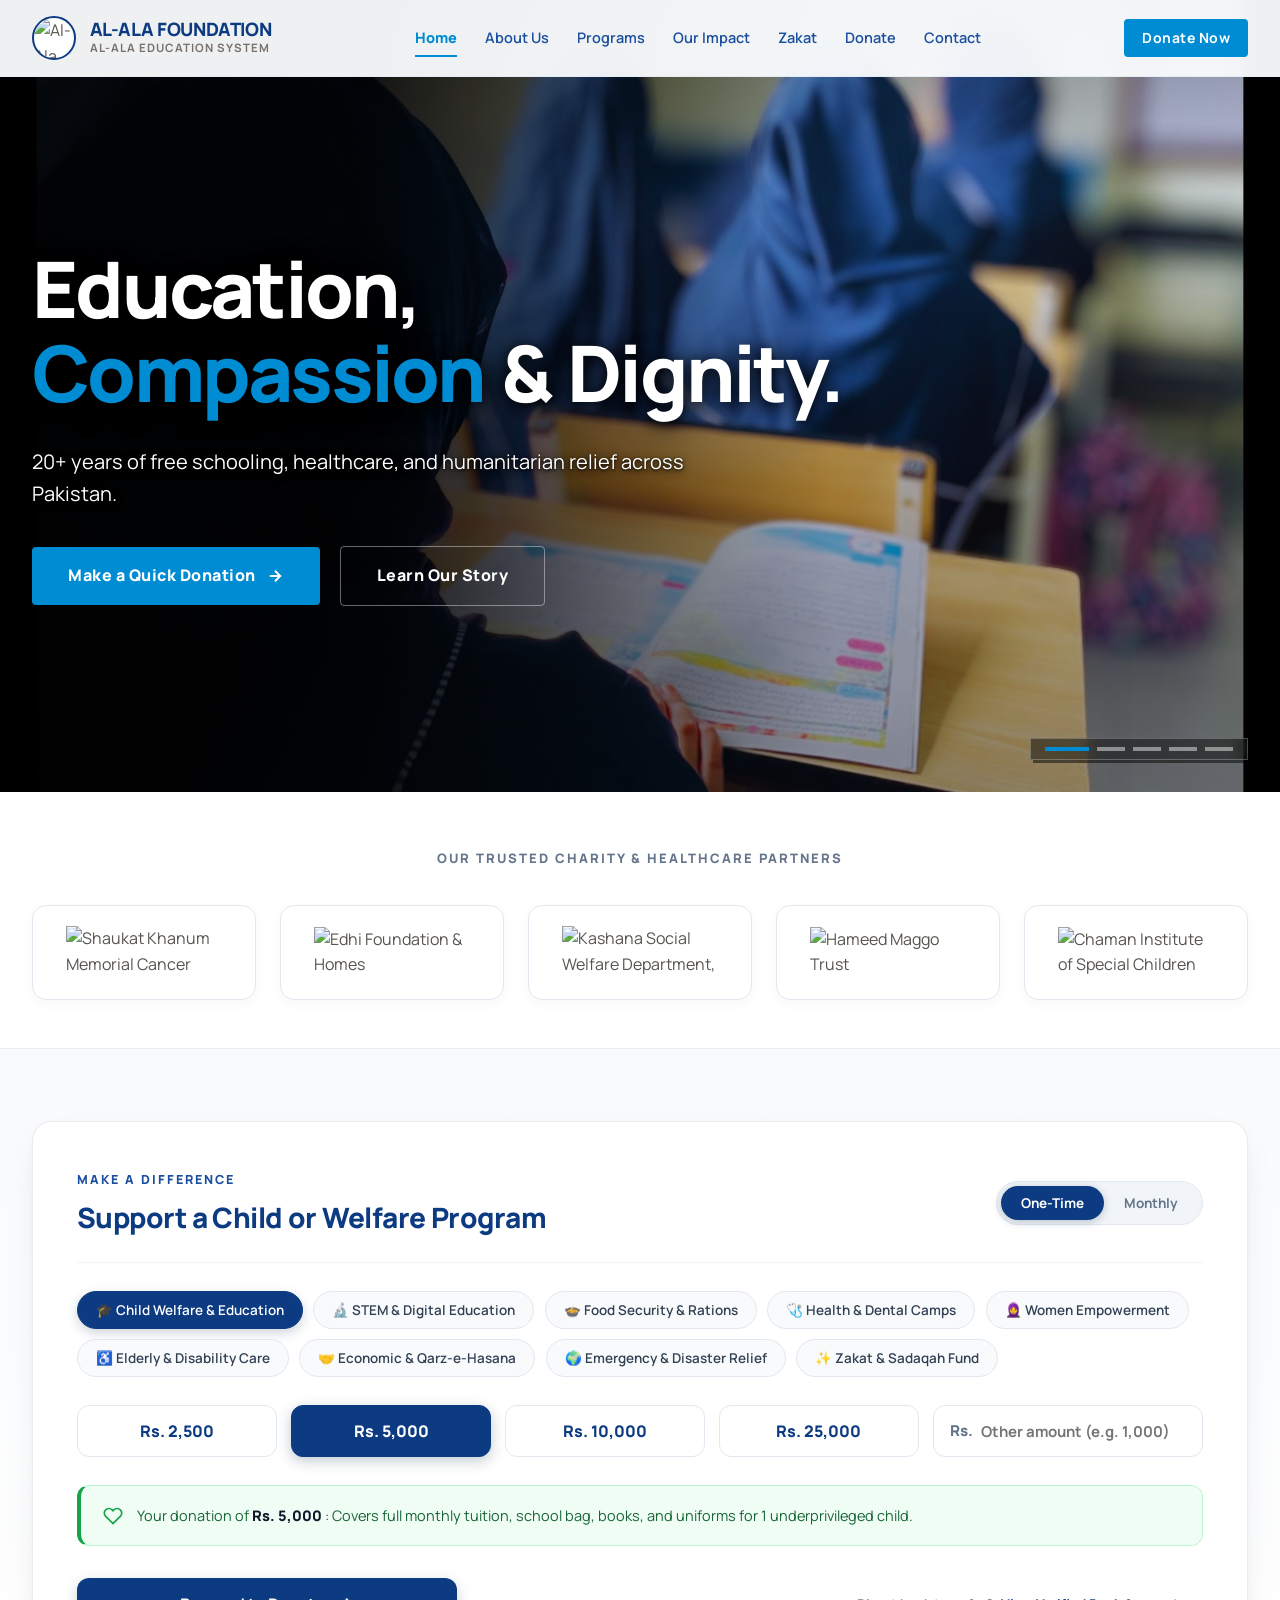
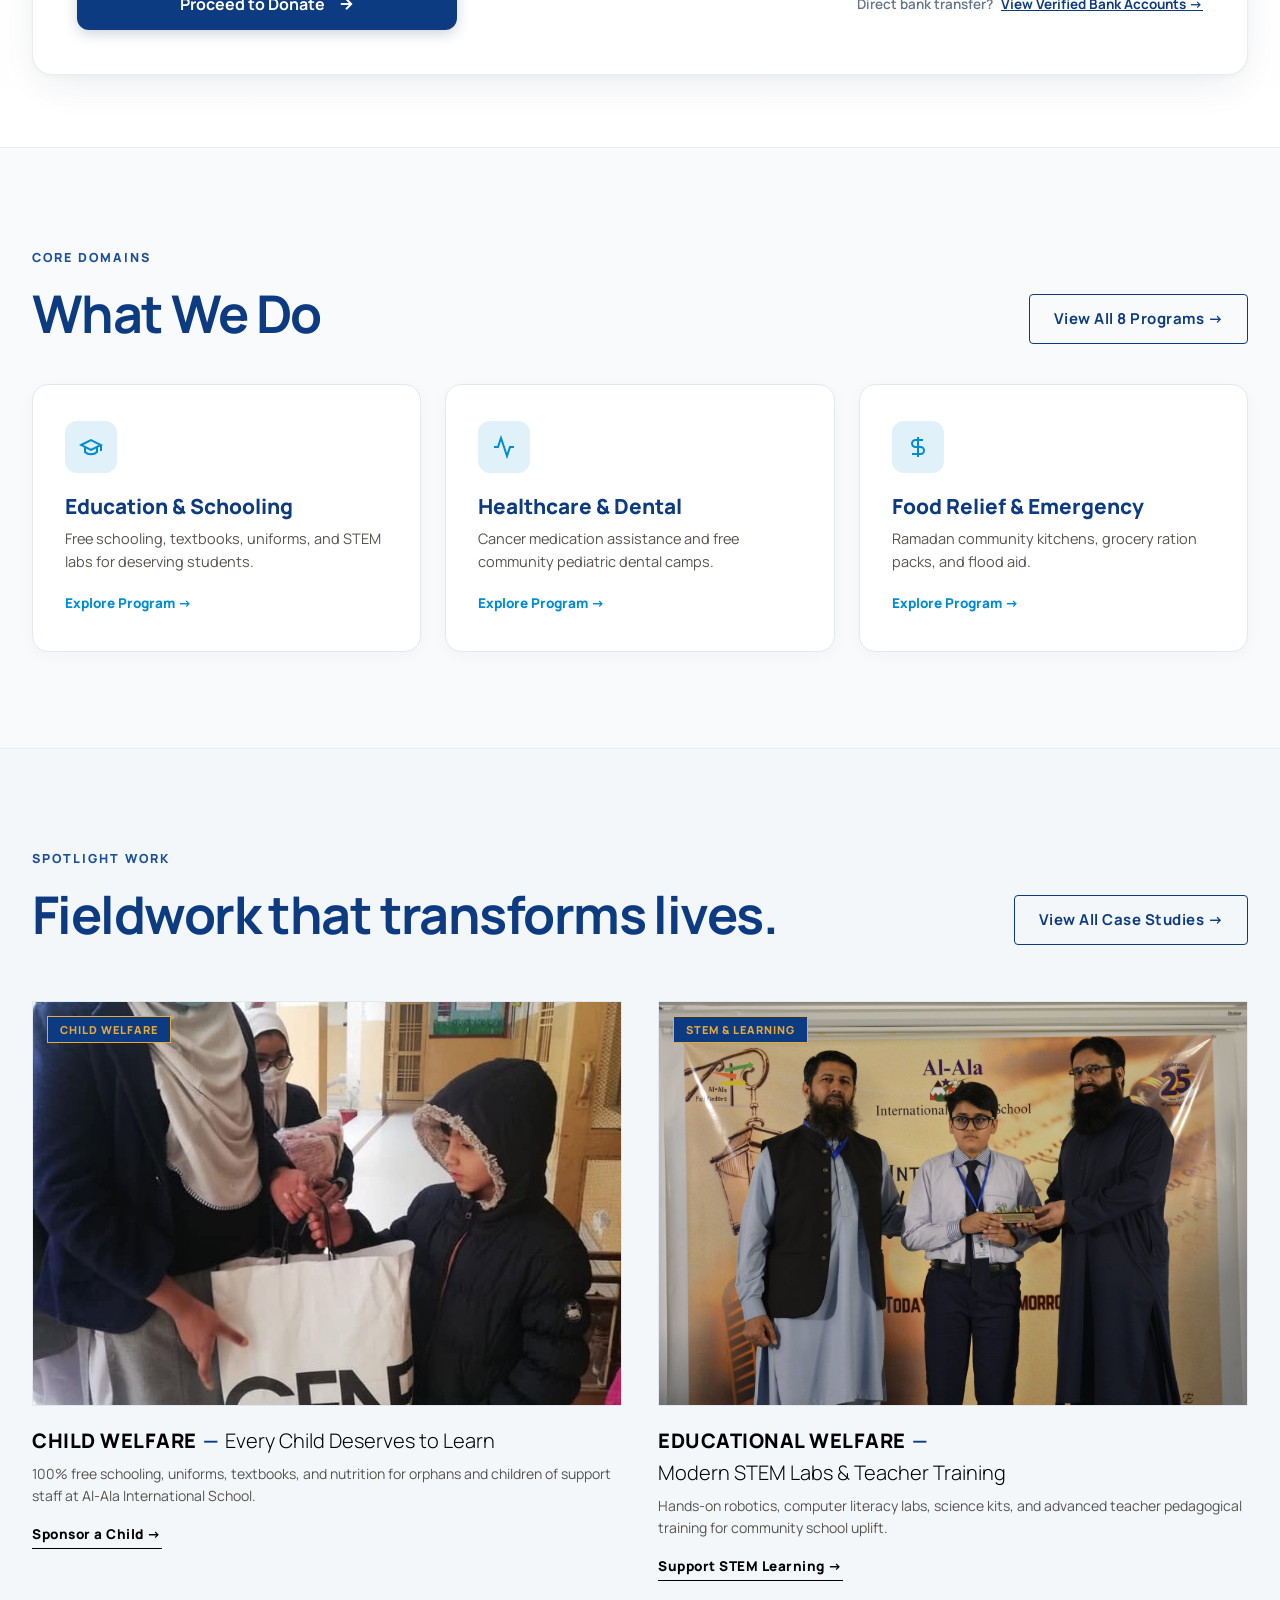
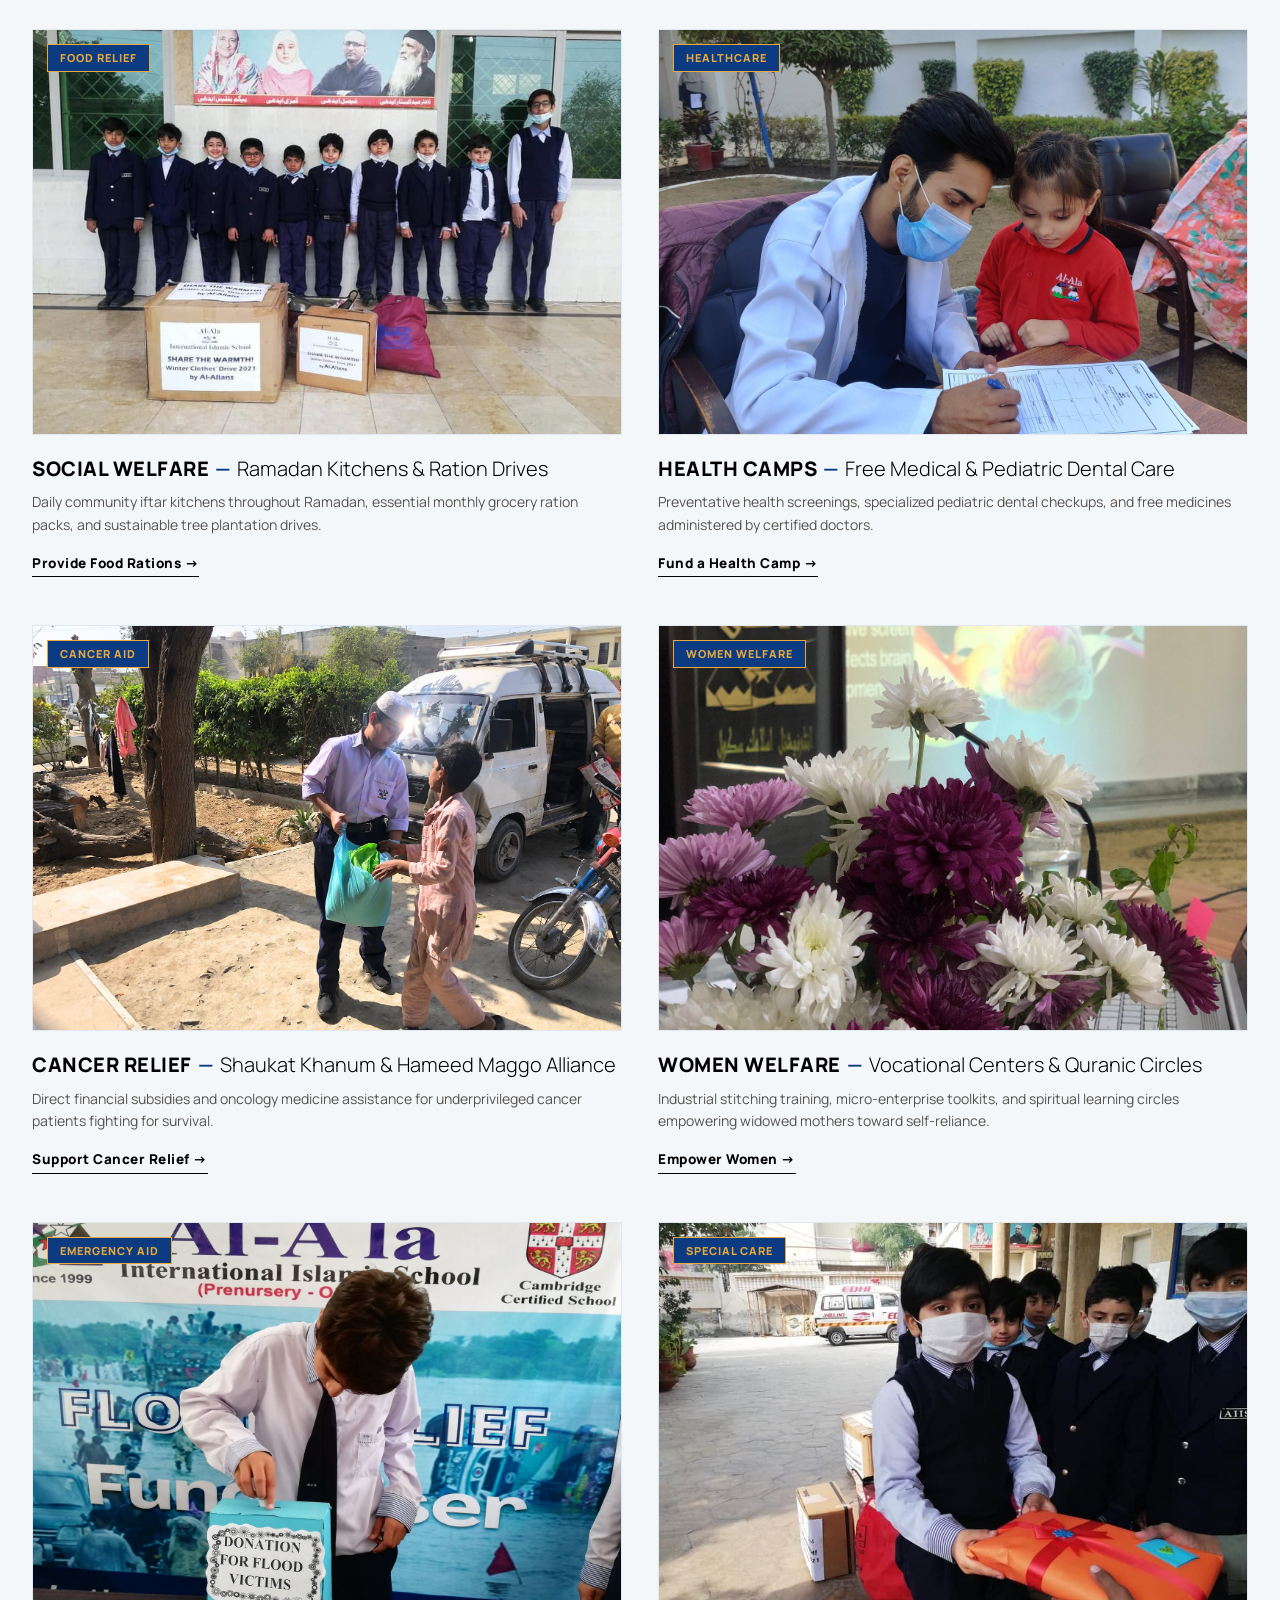
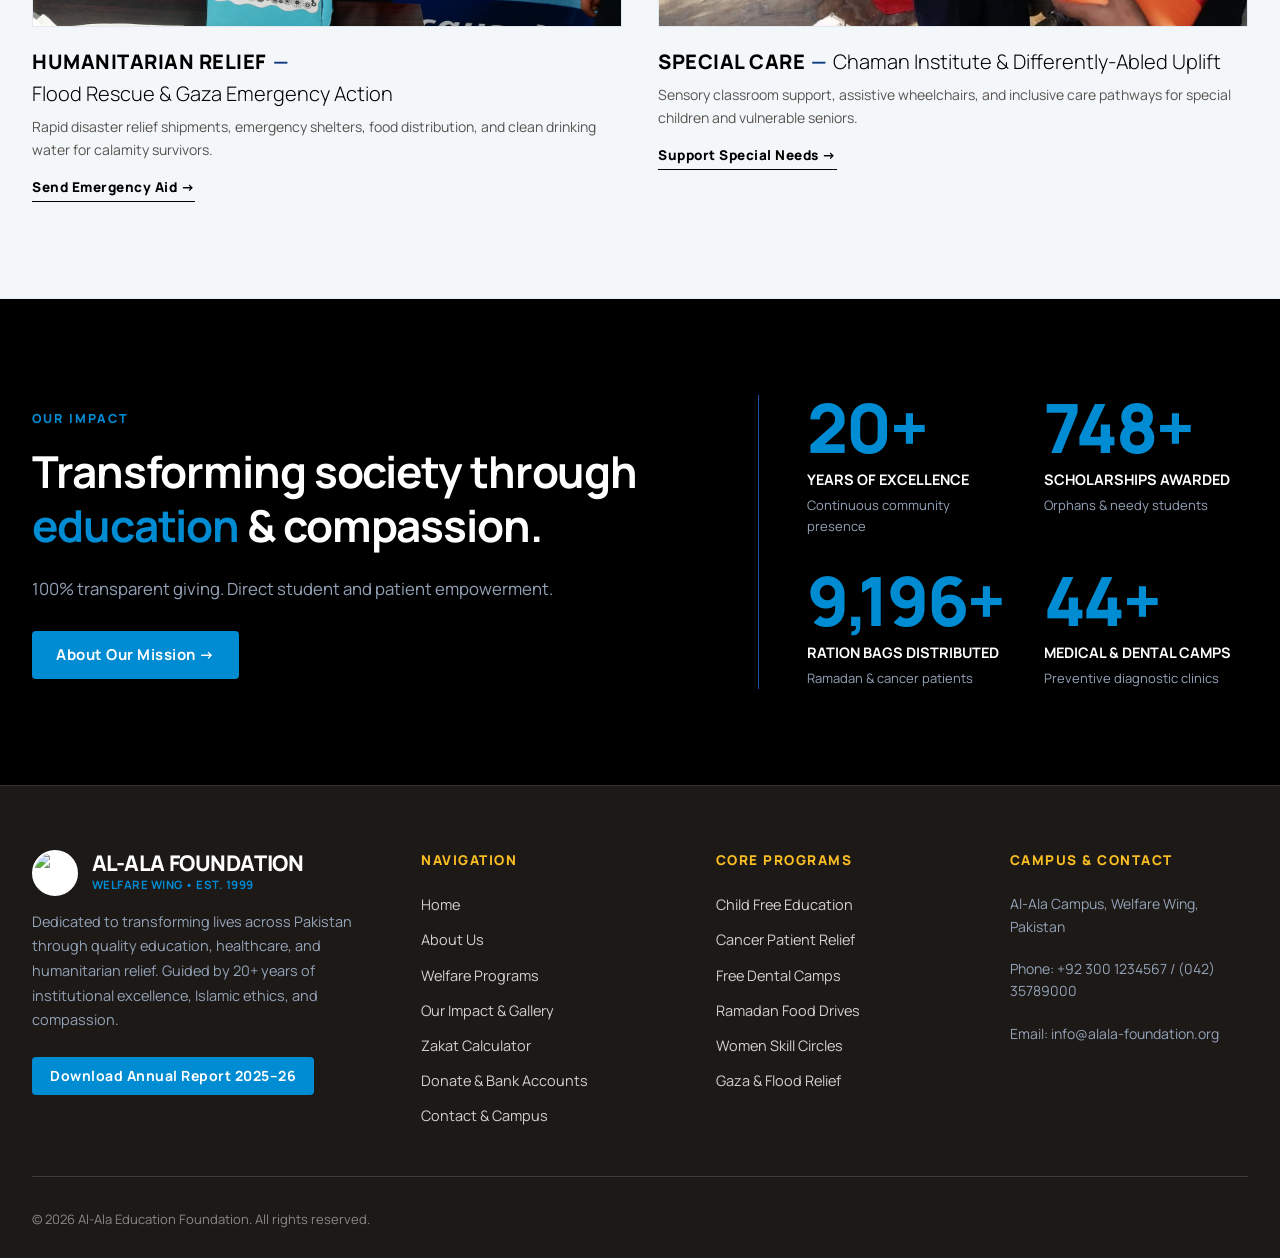
==== commit fa0573bf: "Streamline homepage UI to minimal text, quick domain cards, and clean footer - Hero: Replaced wordy " ====
--- a/index.html
+++ b/index.html
@@ -139,18 +139,15 @@
     <div class="container hero-container">
       <div class="home-page-hero-text-holder">
         <div class="hero-text-container">
-          <div class="hero-text">Transforming</div>
-          <div class="hero-text">lives</div>
-          <div class="hero-text">through</div>
-          <div class="hero-text mint">education,</div>
-          <div class="hero-text">compassion</div>
+          <div class="hero-text">Education,</div>
+          <div class="hero-text mint">Compassion</div>
           <div class="hero-text">&amp;</div>
-          <div class="hero-text">dignity.</div>
+          <div class="hero-text">Dignity.</div>
         </div>
       </div>
 
       <p class="hero-subtext">
-        Guided by Islamic values and over 20 years of dedication, Al-Ala Education Foundation provides free schooling, healthcare camps, cancer patient assistance, and emergency relief across Pakistan.
+        20+ years of free schooling, healthcare, and humanitarian relief across Pakistan.
       </p>
 
       <div class="hero-buttons-holder">
@@ -275,91 +272,50 @@
   </section>
 
   <!-- ========================================================================
-       What We Do - Concise Concept Preview
-       ======================================================================== -->
-  <section class="section">
+       What We Do - Core Domains (Minimalist Quick Cards)
+       ======================================================================== -->
+  <section class="section" id="core-domains">
     <div class="container">
-      <div style="display: flex; justify-content: space-between; align-items: flex-end; margin-bottom: 3.5rem; flex-wrap: wrap; gap: 1.5rem;">
-        <div>
-          <div class="section-label">WHAT WE DO?</div>
-          <h2 class="big-title" style="margin-bottom: 0;">Building sustainable futures across three core domains.</h2>
+      <div style="display: flex; justify-content: space-between; align-items: flex-end; margin-bottom: 2.5rem; flex-wrap: wrap; gap: 1.5rem;">
+        <div>
+          <div class="section-label">CORE DOMAINS</div>
+          <h2 class="big-title" style="margin-bottom: 0;">What We Do</h2>
         </div>
         <a href="programs.html" class="button outline">
           View All 8 Programs &rarr;
         </a>
       </div>
 
-      <div class="what-we-do-grid sticky-layout" id="what-we-do-grid">
-        <!-- Sticky Left Card in Amsterdam Mint Green -->
-        <div class="green-card-holder" id="sticky-green-card">
-          <div class="green-card-header">
-            <span class="green-card-badge" id="sticky-domain-badge">DOMAIN 01 / 03</span>
-            <div class="green-card-title" id="sticky-domain-title">Education &amp; Child Protection</div>
-            <p id="sticky-domain-desc" style="font-size: 15px; font-weight: 600; color: #000; line-height: 1.5; margin: 0;">
-              100% free schooling, textbooks, uniforms, and STEM learning for orphans and deserving students unable to afford tuition.
-            </p>
-          </div>
-          <div class="green-card-body">
-            <!-- Domain Quick Switcher Tabs -->
-            <div class="domain-tab-group" style="display: flex; gap: 0.5rem; margin-bottom: 1.25rem;">
-              <button type="button" class="domain-tab-pill active" data-domain-id="domain-1">01. Education</button>
-              <button type="button" class="domain-tab-pill" data-domain-id="domain-2">02. Healthcare</button>
-              <button type="button" class="domain-tab-pill" data-domain-id="domain-3">03. Food Relief</button>
-            </div>
-            <div style="display: flex; flex-direction: column; gap: 1rem;">
-              <div style="display: flex; align-items: baseline; justify-content: space-between;">
-                <span style="font-size: 13px; font-weight: 800; text-transform: uppercase;">100% Policy</span>
-                <span style="font-size: 13px; font-weight: 700; color: var(--primary-accent-dark);">Zero Admin Cuts on Zakat</span>
-              </div>
-              <div style="display: flex; align-items: baseline; justify-content: space-between; border-top: 1px solid var(--border-light); padding-top: 0.75rem;">
-                <span style="font-size: 13px; font-weight: 800; text-transform: uppercase;">Annual Report</span>
-                <a href="AlAlaEducationFoundationReport.pdf" download style="font-size: 13px; font-weight: 800; text-decoration: underline;">Download Report (PDF) &rarr;</a>
-              </div>
-            </div>
-          </div>
-        </div>
-
-        <!-- Right Column - 3 Main Domains -->
-        <div class="what-we-do-cards-column">
-          <!-- Domain 1 -->
-          <div class="pillar-block active-domain" id="domain-1" data-domain-index="1" data-badge="DOMAIN 01 / 03" data-title="Education &amp; Child Protection" data-desc="100% free schooling, textbooks, uniforms, and STEM learning for orphans and deserving students unable to afford tuition.">
-            <div class="small-icons-holder">
-              <svg width="30" height="30" viewBox="0 0 24 24" fill="none" stroke="currentColor" stroke-width="2"><path d="M22 10v6M2 10l10-5 10 5-10 5z"/><path d="M6 12v5c3 3 9 3 12 0v-5"/></svg>
-            </div>
-            <div style="font-size: 12px; font-weight: 800; color: var(--primary-accent-dark); text-transform: uppercase; letter-spacing: 1px; margin-bottom: 0.35rem;">DOMAIN 01 • SPONSORSHIP &amp; STEM</div>
-            <h3 class="pillar-heading">Education &amp; Child Protection</h3>
-            <p class="pillar-desc">
-              100% free schooling, textbooks, uniforms, and STEM learning for orphans and deserving students, ensuring every child has equal opportunity to excel.
-            </p>
-            <a href="programs.html#child-welfare" style="font-size: 13.5px; font-weight: 800; text-decoration: underline;">Explore Education Initiatives &rarr;</a>
-          </div>
-
-          <!-- Domain 2 -->
-          <div class="pillar-block" id="domain-2" data-domain-index="2" data-badge="DOMAIN 02 / 03" data-title="Healthcare &amp; Cancer Patient Relief" data-desc="Regular oncology medicine support through Shaukat Khanum &amp; Hameed Maggo Trust, along with free pediatric dental checkup camps.">
-            <div class="small-icons-holder">
-              <svg width="30" height="30" viewBox="0 0 24 24" fill="none" stroke="currentColor" stroke-width="2"><path d="M22 12h-4l-3 9L9 3l-3 9H2"/></svg>
-            </div>
-            <div style="font-size: 12px; font-weight: 800; color: var(--primary-accent-dark); text-transform: uppercase; letter-spacing: 1px; margin-bottom: 0.35rem;">DOMAIN 02 • ONCOLOGY &amp; DENTAL</div>
-            <h3 class="pillar-heading">Healthcare &amp; Cancer Patient Relief</h3>
-            <p class="pillar-desc">
-              Regular support for underprivileged cancer patients via Shaukat Khanum &amp; Hameed Maggo Trust, along with free pediatric dental checkup camps conducted by certified doctors.
-            </p>
-            <a href="programs.html#health-welfare" style="font-size: 13.5px; font-weight: 800; text-decoration: underline;">Explore Healthcare Camps &rarr;</a>
-          </div>
-
-          <!-- Domain 3 -->
-          <div class="pillar-block" id="domain-3" data-domain-index="3" data-badge="DOMAIN 03 / 03" data-title="Food Security &amp; Emergency Action" data-desc="Daily hot community kitchen in Ramadan, grocery ration packs, disaster assistance for flood survivors, and Gaza emergency relief shipments.">
-            <div class="small-icons-holder">
-              <svg width="30" height="30" viewBox="0 0 24 24" fill="none" stroke="currentColor" stroke-width="2"><path d="M12 2v20M17 5H9.5a3.5 3.5 0 0 0 0 7h5a3.5 3.5 0 0 1 0 7H6"/></svg>
-            </div>
-            <div style="font-size: 12px; font-weight: 800; color: var(--primary-accent-dark); text-transform: uppercase; letter-spacing: 1px; margin-bottom: 0.35rem;">DOMAIN 03 • RATIONS &amp; CRISIS</div>
-            <h3 class="pillar-heading">Food Security &amp; Emergency Action</h3>
-            <p class="pillar-desc">
-              Daily community kitchen in Ramadan, grocery ration packs, disaster assistance for flood survivors, and Gaza emergency relief shipments verified by international logistics.
-            </p>
-            <a href="programs.html#social-welfare" style="font-size: 13.5px; font-weight: 800; text-decoration: underline;">Explore Relief Drives &rarr;</a>
-          </div>
-        </div>
+      <div class="quick-domains-grid">
+        <!-- Domain 1: Education -->
+        <a href="programs.html#child-welfare" class="quick-domain-card">
+          <div class="domain-icon-circle">
+            <svg width="24" height="24" viewBox="0 0 24 24" fill="none" stroke="currentColor" stroke-width="2"><path d="M22 10v6M2 10l10-5 10 5-10 5z"/><path d="M6 12v5c3 3 9 3 12 0v-5"/></svg>
+          </div>
+          <h3 class="quick-domain-title">Education &amp; Schooling</h3>
+          <p class="quick-domain-desc">Free schooling, textbooks, uniforms, and STEM labs for deserving students.</p>
+          <span class="quick-domain-link">Explore Program &rarr;</span>
+        </a>
+
+        <!-- Domain 2: Healthcare -->
+        <a href="programs.html#health-welfare" class="quick-domain-card">
+          <div class="domain-icon-circle">
+            <svg width="24" height="24" viewBox="0 0 24 24" fill="none" stroke="currentColor" stroke-width="2"><path d="M22 12h-4l-3 9L9 3l-3 9H2"/></svg>
+          </div>
+          <h3 class="quick-domain-title">Healthcare &amp; Dental</h3>
+          <p class="quick-domain-desc">Cancer medication assistance and free community pediatric dental camps.</p>
+          <span class="quick-domain-link">Explore Program &rarr;</span>
+        </a>
+
+        <!-- Domain 3: Food Relief -->
+        <a href="programs.html#social-welfare" class="quick-domain-card">
+          <div class="domain-icon-circle">
+            <svg width="24" height="24" viewBox="0 0 24 24" fill="none" stroke="currentColor" stroke-width="2"><path d="M12 2v20M17 5H9.5a3.5 3.5 0 0 0 0 7h5a3.5 3.5 0 0 1 0 7H6"/></svg>
+          </div>
+          <h3 class="quick-domain-title">Food Relief &amp; Emergency</h3>
+          <p class="quick-domain-desc">Ramadan community kitchens, grocery ration packs, and flood aid.</p>
+          <span class="quick-domain-link">Explore Program &rarr;</span>
+        </a>
       </div>
     </div>
   </section>
@@ -558,15 +514,15 @@
     <div class="container">
       <div class="vision-grid">
         <div>
-          <div class="section-label mint">OUR PHILOSOPHY</div>
+          <div class="section-label mint">OUR IMPACT</div>
           <h2 class="vision-quote-title">
-            Skilful use of <span class="mint">education</span> and compassion drives the moral and economic transformation of society.
+            Transforming society through <span class="mint">education</span> &amp; compassion.
           </h2>
-          <p style="font-size: 1.15rem; color: var(--text-gray); line-height: 1.7; margin-bottom: 2rem;">
-            We believe that long-term social uplift is achieved when quality schooling is accessible to all, independent of wealth or lineage. At Al-Ala, 100% of your charity is converted into direct student and patient empowerment.
+          <p style="font-size: 1.05rem; color: var(--text-gray); line-height: 1.6; margin-bottom: 1.75rem;">
+            100% transparent giving. Direct student and patient empowerment.
           </p>
           <a href="about.html" class="button">
-            Read Chairperson's Message &rarr;
+            About Our Mission &rarr;
           </a>
         </div>
 
@@ -601,10 +557,6 @@
        ======================================================================== -->
   <footer class="footer">
     <div class="container">
-      <div class="footer-text-holder">
-        <h1 class="footer-hero-heading">Start your journey to transforming a life today.</h1>
-      </div>
-
       <div class="footer-flex-container">
         <div>
           <div style="display: flex; align-items: center; gap: 0.85rem; margin-bottom: 0.85rem;">
--- a/css/styles.css
+++ b/css/styles.css
@@ -5,31 +5,53 @@
    ========================================================================== */
 
 :root {
-  /* Amsterdam Signature Colors */
-  --primary-accent: #81d98e;
-  --primary-accent-hover: #65a86f;
-  --primary-accent-dark: #276934;
-  --primary-accent-soft: rgba(129, 217, 142, 0.15);
-
-  --bg-dark: #000000;
-  --bg-dark-card: #111111;
-  --bg-dark-subtle: #1c1c1c;
-
+  /* Primary Brand Palette */
+  --color-foundation-navy: #0D3B82;
+  --color-foundation-slate: #1A4E9E;
+  --color-foundation-terracotta: #008CD3;
+  --color-foundation-terracotta-hover: #007AB8;
+  --color-foundation-gold: #E5A93C;
+  --color-foundation-sand: #F4F7FA;
+  --color-foundation-stone: #E6EEF5;
+
+  /* Primary Accent & CTA (Vibrant Sky Blue) */
+  --primary-accent: #008CD3;
+  --primary-accent-hover: #007AB8;
+  --primary-accent-dark: #0D3B82;
+  --primary-accent-soft: rgba(0, 140, 211, 0.12);
+
+  /* Gold / Warm Contrast Accent */
+  --accent-gold: #E5A93C;
+  --accent-gold-soft: rgba(229, 169, 60, 0.15);
+
+  /* Deep Canvas & Footer (Dark Stone #1C1917 / #292524) */
+  --bg-dark: #1C1917;
+  --bg-dark-card: #292524;
+  --bg-dark-subtle: #0D3B82;
+
+  /* Light Canvas & Surfaces (Ice Slate #F8FAFC, Pure White #FFFFFF, Sand #F4F7FA) */
+  --bg-canvas: #F8FAFC;
   --bg-white: #ffffff;
-  --bg-gray: #fafafa;
-  --bg-gray-soft: #f4f4f4;
-
-  --text-black: #000000;
-  --text-dark: #1d1d1d;
-  --text-body: #4a4a4a;
-  --text-muted: #888888;
+  --bg-gray: #F4F7FA;
+  --bg-gray-soft: #F0F4F8;
+
+  /* Typography */
+  --text-black: #0D3B82;
+  --text-dark: #1A4E9E;
+  --text-body: #57534E;
+  --text-muted: #78716C;
   --text-white: #ffffff;
-  --text-gray: #999999;
-
-  --border-light: #e4e4e4;
-  --border-medium: #cccccc;
-  --border-dark: #222222;
-  --border-black: #000000;
+  --text-gray: #94A3B8;
+
+  /* Borders & Dividers */
+  --border-light: #E6EEF5;
+  --border-medium: #E2E8F0;
+  --border-dark: #1A4E9E;
+  --border-black: #0D3B82;
+
+  /* Supporting Accent Colors */
+  --color-amber-heading: #FBBF24;
+  --color-amber-accent: #FCD34D;
 
   --font-family: 'Manrope', -apple-system, BlinkMacSystemFont, 'Segoe UI', Roboto, sans-serif;
 
@@ -58,12 +80,16 @@
 
 body {
   font-family: var(--font-family);
-  color: var(--text-dark);
-  background-color: var(--bg-white);
+  color: var(--text-body);
+  background-color: var(--bg-canvas);
   line-height: 1.6;
   overflow-x: hidden;
   -webkit-font-smoothing: antialiased;
   -moz-osx-font-smoothing: grayscale;
+}
+
+h1, h2, h3, h4, h5, h6 {
+  color: var(--color-foundation-navy);
 }
 
 img, svg {
@@ -146,7 +172,7 @@
   align-items: center;
   justify-content: center;
   gap: 0.65rem;
-  color: #000000;
+  color: #ffffff;
   letter-spacing: 0.5px;
   background-color: var(--primary-accent);
   padding: 12px 24px;
@@ -159,7 +185,7 @@
 
 .button:hover {
   background-color: var(--primary-accent-hover);
-  color: #000000;
+  color: #ffffff;
   transform: translateY(-2px);
 }
 
@@ -170,23 +196,23 @@
 }
 
 .button.black {
-  background-color: #000000;
+  background-color: var(--color-foundation-navy);
   color: #ffffff;
 }
 
 .button.black:hover {
-  background-color: #222222;
-  color: var(--primary-accent);
+  background-color: var(--color-foundation-slate);
+  color: #ffffff;
 }
 
 .button.outline {
   background-color: transparent;
-  border: 1.5px solid #000000;
-  color: #000000;
+  border: 1.5px solid var(--color-foundation-navy);
+  color: var(--color-foundation-navy);
 }
 
 .button.outline:hover {
-  background-color: #000000;
+  background-color: var(--color-foundation-navy);
   color: #ffffff;
 }
 
@@ -214,12 +240,12 @@
   font-weight: 800;
   letter-spacing: 2px;
   text-transform: uppercase;
-  color: #000000;
+  color: var(--color-foundation-slate);
   margin-bottom: 1rem;
 }
 
 .section-label.mint {
-  color: var(--primary-accent);
+  color: var(--color-foundation-terracotta);
 }
 
 .section-label.gray {
@@ -232,7 +258,7 @@
   font-weight: 700;
   letter-spacing: -0.03em;
   line-height: 1.15;
-  color: #000000;
+  color: var(--color-foundation-navy);
   margin-bottom: 1.5rem;
   max-width: 900px;
 }
@@ -257,11 +283,11 @@
    Page Inner Hero / Header (For Dedicated Pages)
    ========================================================================== */
 .page-hero {
-  background-color: #000000;
+  background-color: var(--bg-dark);
   color: #ffffff;
   padding-top: 150px;
   padding-bottom: 70px;
-  border-bottom: 2px solid #000000;
+  border-bottom: 2px solid var(--border-dark);
 }
 
 .page-hero-title {
@@ -303,7 +329,7 @@
   left: 0;
   right: 0;
   z-index: 1000;
-  background-color: rgba(255, 255, 255, 0.96);
+  background-color: rgba(248, 250, 252, 0.96);
   backdrop-filter: blur(12px);
   -webkit-backdrop-filter: blur(12px);
   border-bottom: 1px solid var(--border-light);
@@ -324,36 +350,42 @@
   text-decoration: none;
 }
 
+.brand-symbol {
+  width: 40px;
+  height: 40px;
+  border: 2px solid var(--color-foundation-navy);
+  background-color: var(--primary-accent);
+  display: flex;
+  align-items: center;
+  justify-content: center;
+  font-weight: 800;
+  font-size: 16px;
+  color: #ffffff;
+  overflow: hidden;
+}
+
+.brand-symbol img {
+  width: 100%;
+  height: 100%;
+  object-fit: cover;
+}
+
 .brand-logo-img {
   width: 44px;
   height: 44px;
   border-radius: 50%;
-  border: 2px solid #000000;
+  border: 2px solid var(--color-foundation-navy);
+  object-fit: cover;
   background-color: #ffffff;
-  object-fit: cover;
+  flex-shrink: 0;
   display: block;
-  flex-shrink: 0;
-  box-shadow: 0 2px 6px rgba(0, 0, 0, 0.08);
-}
-
-.brand-symbol {
-  width: 40px;
-  height: 40px;
-  border: 2px solid #000000;
-  background-color: var(--primary-accent);
-  display: flex;
-  align-items: center;
-  justify-content: center;
-  font-weight: 800;
-  font-size: 16px;
-  color: #000000;
 }
 
 .brand-name {
   font-size: 1.15rem;
   font-weight: 800;
   letter-spacing: -0.02em;
-  color: #000000;
+  color: var(--color-foundation-navy);
   line-height: 1.1;
 }
 
@@ -381,7 +413,7 @@
 .link-text {
   font-size: 14.5px;
   font-weight: 600;
-  color: #000000;
+  color: var(--color-foundation-slate);
   transition: var(--transition);
 }
 
@@ -391,13 +423,18 @@
   left: 0;
   width: 0%;
   height: 2px;
-  background-color: #000000;
+  background-color: var(--color-foundation-terracotta);
   transition: width 0.3s ease;
 }
 
 .link-block:hover .link-block-underline,
 .link-block.active .link-block-underline {
   width: 100%;
+}
+
+.link-block:hover .link-text,
+.link-block.active .link-text {
+  color: var(--color-foundation-terracotta);
 }
 
 .link-block.active .link-text {
@@ -784,25 +821,25 @@
    ========================================================================== */
 .trust-marquee-section {
   background-color: #ffffff;
-  padding: 3.5rem 0;
-  border-bottom: 2px solid #000000;
+  padding: 3.5rem 0 3rem;
+  border-bottom: 1px solid var(--border-light);
 }
 
 .trust-headline {
-  font-size: 13.5px;
-  font-weight: 800;
-  letter-spacing: 2.5px;
+  font-size: 13px;
+  font-weight: 800;
+  letter-spacing: 2px;
   text-transform: uppercase;
-  color: #000000;
+  color: #64748b;
   text-align: center;
-  margin-bottom: 2rem;
+  margin-bottom: 2.25rem;
 }
 
 .partner-logos-grid {
   display: grid;
   grid-template-columns: repeat(5, 1fr);
-  gap: 1.25rem;
-  align-items: center;
+  gap: 1.5rem;
+  align-items: stretch;
 }
 
 @media (max-width: 1100px) {
@@ -813,55 +850,66 @@
 
 @media (max-width: 680px) {
   .partner-logos-grid {
-    grid-template-columns: 1fr;
+    grid-template-columns: repeat(2, 1fr);
+    gap: 1rem;
   }
 }
 
 .partner-logo-card {
   background-color: #ffffff;
-  border: 2px solid #000000;
-  box-shadow: 4px 4px 0px #000000;
-  padding: 1rem 1.25rem;
+  border: 1px solid #e2e8f0;
+  border-radius: 14px;
+  box-shadow: 0 4px 14px rgba(0, 0, 0, 0.03);
+  padding: 1.25rem 1.5rem;
   display: flex;
   align-items: center;
   justify-content: center;
-  min-height: 85px;
-  transition: var(--transition);
+  min-height: 95px;
+  transition: all 0.25s ease;
 }
 
 .partner-logo-card:hover {
   transform: translateY(-3px);
-  box-shadow: 6px 6px 0px var(--primary-accent);
+  border-color: #cbd5e1;
+  box-shadow: 0 10px 25px -5px rgba(0, 0, 0, 0.08);
 }
 
 .partner-logo-card img {
-  max-height: 60px;
+  max-height: 52px;
   width: auto;
-  max-width: 100%;
+  max-width: 90%;
   object-fit: contain;
+  transition: transform 0.2s ease;
+}
+
+.partner-logo-card:hover img {
+  transform: scale(1.03);
 }
 
 /* ==========================================================================
    Quick Donation Center (Amsterdam Style with all 8 programs)
    ========================================================================== */
 .donation-command-section {
-  background-color: var(--bg-gray);
+  background: linear-gradient(180deg, #f8fafc 0%, #ffffff 100%);
   padding: 4.5rem 0;
   border-bottom: 1px solid var(--border-light);
 }
 
 .donation-card-amsterdam {
   background-color: #ffffff;
-  border: 2px solid #000000;
-  box-shadow: 8px 8px 0px #000000;
+  border: 1px solid rgba(15, 23, 42, 0.08);
+  border-radius: 20px;
+  box-shadow: 0 16px 40px -10px rgba(12, 43, 80, 0.09), 0 2px 6px rgba(0, 0, 0, 0.03);
   padding: 2.75rem;
   position: relative;
+  transition: all 0.3s ease;
 }
 
 @media (max-width: 768px) {
   .donation-card-amsterdam {
     padding: 1.5rem;
-    box-shadow: 4px 4px 0px #000000;
+    border-radius: 16px;
+    box-shadow: 0 10px 25px -5px rgba(12, 43, 80, 0.07);
   }
 }
 
@@ -869,8 +917,8 @@
   display: flex;
   align-items: center;
   justify-content: space-between;
-  border-bottom: 2px solid #000000;
-  padding-bottom: 1.25rem;
+  border-bottom: 1px solid #f1f5f9;
+  padding-bottom: 1.35rem;
   margin-bottom: 1.75rem;
   flex-wrap: wrap;
   gap: 1rem;
@@ -879,69 +927,92 @@
 .donation-header-title {
   font-size: 1.75rem;
   font-weight: 800;
-  color: #000000;
+  color: var(--color-foundation-navy);
   letter-spacing: -0.02em;
 }
 
 .frequency-pill-group {
   display: inline-flex;
-  border: 1.5px solid #000000;
-  padding: 3px;
-  background-color: #ffffff;
+  background-color: #f1f5f9;
+  border-radius: 9999px;
+  padding: 4px;
+  border: 1px solid #e2e8f0;
 }
 
 .freq-pill {
-  padding: 7px 16px;
+  padding: 8px 20px;
   font-size: 13.5px;
-  font-weight: 800;
+  font-weight: 700;
   border: none;
+  border-radius: 9999px;
   cursor: pointer;
   background: transparent;
-  color: #000000;
-  transition: var(--transition);
+  color: #64748b;
+  transition: all 0.25s ease;
 }
 
 .freq-pill.active {
-  background-color: #000000;
-  color: var(--primary-accent);
+  background-color: var(--color-foundation-navy);
+  color: #ffffff;
+  box-shadow: 0 2px 8px rgba(15, 43, 72, 0.25);
 }
 
 /* Causes Filter Row */
 .causes-filter-scroll {
   display: flex;
+  flex-wrap: wrap;
   gap: 0.65rem;
-  overflow-x: auto;
-  padding-bottom: 0.85rem;
   margin-bottom: 1.75rem;
 }
 
+@media (max-width: 768px) {
+  .causes-filter-scroll {
+    flex-wrap: nowrap;
+    overflow-x: auto;
+    padding-bottom: 0.5rem;
+    -webkit-overflow-scrolling: touch;
+    scrollbar-width: none;
+  }
+  .causes-filter-scroll::-webkit-scrollbar {
+    display: none;
+  }
+}
+
 .cause-tag-btn {
-  padding: 9px 15px;
-  border: 1.5px solid var(--border-medium);
-  background-color: #ffffff;
-  font-size: 13px;
-  font-weight: 700;
-  color: #000000;
+  padding: 9px 18px;
+  border: 1.5px solid #e2e8f0;
+  background-color: #f8fafc;
+  border-radius: 9999px;
+  font-size: 13.5px;
+  font-weight: 600;
+  color: #334155;
   cursor: pointer;
   white-space: nowrap;
-  transition: var(--transition);
+  display: inline-flex;
+  align-items: center;
+  gap: 6px;
+  transition: all 0.2s ease;
 }
 
 .cause-tag-btn:hover {
-  border-color: #000000;
+  border-color: var(--color-foundation-navy);
+  background-color: #ffffff;
+  color: var(--color-foundation-navy);
+  transform: translateY(-1px);
 }
 
 .cause-tag-btn.active {
-  background-color: var(--primary-accent);
-  border-color: #000000;
-  color: #000000;
+  background-color: var(--color-foundation-navy);
+  border-color: var(--color-foundation-navy);
+  color: #ffffff;
+  box-shadow: 0 4px 12px rgba(15, 43, 72, 0.2);
 }
 
 /* Preset Amount Blocks */
 .preset-amount-grid {
   display: grid;
-  grid-template-columns: repeat(4, 1fr) 1.4fr;
-  gap: 1rem;
+  grid-template-columns: repeat(4, 1fr) 1.35fr;
+  gap: 0.85rem;
   margin-bottom: 1.75rem;
 }
 
@@ -952,40 +1023,50 @@
 }
 
 .amount-box-btn {
-  padding: 14px;
-  border: 1.5px solid var(--border-medium);
+  padding: 14px 10px;
+  border: 1.5px solid #e2e8f0;
+  border-radius: 12px;
   background-color: #ffffff;
-  font-size: 17px;
+  font-size: 16px;
   font-weight: 800;
   text-align: center;
   cursor: pointer;
-  transition: var(--transition);
+  color: var(--color-foundation-navy);
+  transition: all 0.2s ease;
 }
 
 .amount-box-btn:hover {
-  border-color: #000000;
+  border-color: var(--color-foundation-navy);
+  transform: translateY(-2px);
+  box-shadow: 0 4px 10px rgba(0, 0, 0, 0.04);
 }
 
 .amount-box-btn.active {
-  background-color: #000000;
-  color: var(--primary-accent);
-  border-color: #000000;
+  background-color: var(--color-foundation-navy);
+  color: #ffffff;
+  border-color: var(--color-foundation-navy);
+  box-shadow: 0 4px 14px rgba(15, 43, 72, 0.25);
 }
 
 .custom-input-box {
   display: flex;
   align-items: center;
-  border: 1.5px solid var(--border-medium);
+  border: 1.5px solid #e2e8f0;
+  border-radius: 12px;
   padding: 0 16px;
+  background-color: #ffffff;
+  transition: all 0.2s ease;
 }
 
 .custom-input-box:focus-within {
-  border-color: #000000;
+  border-color: var(--color-foundation-navy);
+  box-shadow: 0 0 0 3px rgba(15, 43, 72, 0.12);
 }
 
 .custom-symbol {
   font-weight: 800;
-  font-size: 16px;
+  font-size: 15px;
+  color: #64748b;
   margin-right: 8px;
 }
 
@@ -995,19 +1076,27 @@
   font-size: 15px;
   font-weight: 700;
   padding: 12px 0;
+  outline: none;
+  color: var(--color-foundation-navy);
 }
 
 .impact-callout-strip {
-  background-color: var(--bg-gray);
-  border-left: 5px solid var(--primary-accent);
-  padding: 1.15rem 1.35rem;
-  margin-bottom: 1.75rem;
+  background-color: #f0fdf4;
+  border: 1px solid #bbf7d0;
+  border-left: 4px solid #16a34a;
+  border-radius: 12px;
+  padding: 1.15rem 1.4rem;
+  margin-bottom: 2rem;
   font-size: 14.5px;
-  color: #222222;
+  color: #166534;
+  display: flex;
+  align-items: center;
+  gap: 0.85rem;
+  line-height: 1.55;
 }
 
 .impact-callout-strip strong {
-  color: #000000;
+  color: #0f172a;
   font-weight: 800;
 }
 
@@ -1019,8 +1108,129 @@
   gap: 1.25rem;
 }
 
+.donation-cta-btn {
+  background-color: var(--color-foundation-navy);
+  color: #ffffff;
+  border-radius: 12px;
+  padding: 15px 30px;
+  font-size: 16px;
+  font-weight: 700;
+  display: inline-flex;
+  align-items: center;
+  justify-content: center;
+  gap: 0.75rem;
+  transition: all 0.25s ease;
+  border: none;
+  cursor: pointer;
+  box-shadow: 0 4px 14px rgba(15, 43, 72, 0.2);
+}
+
+.donation-cta-btn:hover {
+  background-color: #0c2033;
+  transform: translateY(-2px);
+  box-shadow: 0 6px 20px rgba(15, 43, 72, 0.3);
+}
+
+.donation-subtext-links {
+  font-size: 13.5px;
+  color: #64748b;
+  display: flex;
+  align-items: center;
+  gap: 0.5rem;
+  font-weight: 600;
+}
+
+.donation-subtext-links a {
+  color: var(--color-foundation-navy);
+  font-weight: 700;
+  text-decoration: underline;
+  transition: color 0.2s ease;
+}
+
+.donation-subtext-links a:hover {
+  color: var(--primary-accent-dark);
+}
+
 /* ==========================================================================
-   WHAT WE DO? (Sticky Green Cards & Balanced Grid)
+   CORE DOMAINS (Minimalist Quick Cards)
+   ========================================================================== */
+.quick-domains-grid {
+  display: grid;
+  grid-template-columns: repeat(3, 1fr);
+  gap: 1.5rem;
+}
+
+@media (max-width: 992px) {
+  .quick-domains-grid {
+    grid-template-columns: 1fr;
+    gap: 1.25rem;
+  }
+}
+
+.quick-domain-card {
+  display: flex;
+  flex-direction: column;
+  background: #ffffff;
+  border: 1px solid var(--border-medium);
+  border-radius: 16px;
+  padding: 2.25rem 2rem;
+  text-decoration: none;
+  color: inherit;
+  transition: all 0.25s ease;
+  box-shadow: 0 4px 16px rgba(0, 0, 0, 0.03);
+}
+
+.quick-domain-card:hover {
+  transform: translateY(-4px);
+  border-color: var(--primary-accent);
+  box-shadow: 0 12px 28px rgba(0, 140, 211, 0.12);
+}
+
+.domain-icon-circle {
+  width: 52px;
+  height: 52px;
+  border-radius: 12px;
+  background-color: var(--primary-accent-soft);
+  color: var(--primary-accent);
+  display: flex;
+  align-items: center;
+  justify-content: center;
+  margin-bottom: 1.25rem;
+}
+
+.quick-domain-title {
+  font-size: 1.3rem;
+  font-weight: 800;
+  color: var(--color-foundation-navy);
+  margin-bottom: 0.5rem;
+  line-height: 1.3;
+}
+
+.quick-domain-desc {
+  font-size: 14.5px;
+  color: var(--text-body);
+  line-height: 1.55;
+  margin-bottom: 1.25rem;
+  flex-grow: 1;
+}
+
+.quick-domain-link {
+  font-size: 13.5px;
+  font-weight: 800;
+  color: var(--primary-accent);
+  display: inline-flex;
+  align-items: center;
+  gap: 0.35rem;
+  margin-top: auto;
+}
+
+.quick-domain-card:hover .quick-domain-link {
+  color: var(--primary-accent-hover);
+  text-decoration: underline;
+}
+
+/* ==========================================================================
+   WHAT WE DO? (Sticky Green Cards & Balanced Grid - Legacy)
    ========================================================================== */
 .what-we-do-grid {
   display: grid;
@@ -1060,8 +1270,9 @@
 
 .green-card-badge {
   display: inline-block;
-  background-color: #000000;
-  color: #ffffff;
+  background-color: var(--color-foundation-navy);
+  color: var(--accent-gold);
+  border: 1px solid var(--accent-gold);
   padding: 3px 10px;
   font-size: 11px;
   font-weight: 800;
@@ -1074,7 +1285,7 @@
   font-weight: 800;
   letter-spacing: -0.025em;
   line-height: 1.15;
-  color: #000000;
+  color: #ffffff;
   margin-bottom: 0.85rem;
   transition: all 0.25s ease;
 }
@@ -1140,7 +1351,7 @@
 .pillar-heading {
   font-size: 1.55rem;
   font-weight: 700;
-  color: #000000;
+  color: var(--color-foundation-navy);
   margin-bottom: 0.65rem;
 }
 
@@ -1278,14 +1489,14 @@
   position: absolute;
   top: 14px;
   left: 14px;
-  background-color: #000000;
-  color: var(--primary-accent);
+  background-color: var(--color-foundation-navy);
+  color: var(--accent-gold);
   padding: 4px 12px;
   font-size: 11px;
   font-weight: 800;
   letter-spacing: 1px;
   text-transform: uppercase;
-  border: 1px solid var(--primary-accent);
+  border: 1px solid var(--accent-gold);
 }
 
 .project-title-holder {
@@ -1467,17 +1678,18 @@
 }
 
 .zakat-result-amsterdam {
-  background-color: var(--primary-accent);
-  border: 2px solid #000000;
+  background-color: var(--color-foundation-navy);
+  border: 2px solid var(--border-black);
   padding: 1.25rem;
   text-align: center;
   margin: 1.5rem 0;
+  color: #ffffff;
 }
 
 .zakat-due-amount {
   font-size: 2.5rem;
   font-weight: 800;
-  color: #000000;
+  color: var(--accent-gold);
   line-height: 1.1;
   margin: 0.35rem 0;
 }
@@ -1589,7 +1801,13 @@
 
 .objective-box:hover {
   background-color: var(--primary-accent);
+  color: #ffffff;
   transform: translateY(-3px);
+}
+
+.objective-box:hover .objective-index,
+.objective-box:hover .objective-desc {
+  color: #ffffff;
 }
 
 .objective-index {
@@ -1689,8 +1907,9 @@
 }
 
 .whatsapp-banner-ams {
-  border: 2px solid #000000;
-  background-color: var(--primary-accent);
+  border: 2px solid var(--border-black);
+  background-color: var(--color-foundation-navy);
+  color: #ffffff;
   padding: 2.25rem 2.75rem;
   display: flex;
   align-items: center;
@@ -1704,39 +1923,26 @@
    Amsterdam Footer
    ========================================================================== */
 .footer {
-  background-color: #000000;
-  color: #ffffff;
-  padding-top: 5.5rem;
+  background-color: var(--bg-dark);
+  color: #ffffff;
+  padding-top: 4rem;
   padding-bottom: 3rem;
-  border-top: 1px solid var(--border-dark);
+  border-top: 1px solid rgba(255, 255, 255, 0.1);
 }
 
 .footer-text-holder {
-  margin-bottom: 3.5rem;
+  display: none;
 }
 
 .footer-hero-heading {
-  font-size: 3.25rem;
-  font-weight: 700;
-  letter-spacing: -0.03em;
-  color: #ffffff;
-  line-height: 1.15;
-  max-width: 900px;
-}
-
-@media (max-width: 768px) {
-  .footer-hero-heading {
-    font-size: 2.15rem;
-  }
+  display: none;
 }
 
 .footer-flex-container {
   display: grid;
   grid-template-columns: 1.4fr 1fr 1fr 1fr;
   gap: 3.5rem;
-  border-top: 1px solid rgba(153, 153, 153, 0.4);
-  padding-top: 3.5rem;
-  margin-bottom: 3.5rem;
+  margin-bottom: 3rem;
 }
 
 @media (max-width: 992px) {
@@ -1753,7 +1959,7 @@
 }
 
 .footer-heading {
-  color: #999999;
+  color: var(--color-amber-heading);
   text-transform: uppercase;
   font-size: 13.5px;
   font-weight: 800;
@@ -1815,8 +2021,9 @@
 
 .modal-box-ams {
   background-color: #ffffff;
-  border: 2px solid #000000;
-  box-shadow: 10px 10px 0px var(--primary-accent);
+  border: 1px solid rgba(0, 0, 0, 0.08);
+  border-radius: 20px;
+  box-shadow: 0 25px 60px -15px rgba(0, 0, 0, 0.3);
   max-width: 620px;
   width: 100%;
   max-height: 90vh;
@@ -1824,18 +2031,20 @@
 }
 
 .modal-header-ams {
-  background-color: #000000;
-  color: #ffffff;
-  padding: 1.25rem 2rem;
+  background-color: var(--color-foundation-navy);
+  color: #ffffff;
+  padding: 1.35rem 2rem;
   display: flex;
   justify-content: space-between;
   align-items: center;
+  border-top-left-radius: 19px;
+  border-top-right-radius: 19px;
 }
 
 .modal-header-ams h3 {
   font-size: 1.25rem;
   font-weight: 800;
-  color: var(--primary-accent);
+  color: #ffffff;
 }
 
 .modal-close-ams {
@@ -1850,7 +2059,7 @@
 }
 
 .pledge-slip-ams {
-  border: 2px dashed #000000;
+  border: 2px dashed var(--color-foundation-navy);
   background-color: var(--bg-gray);
   padding: 1.5rem;
   margin-top: 1.5rem;
@@ -1866,7 +2075,7 @@
 .lightbox-dialog img {
   max-height: 75vh;
   max-width: 100%;
-  border: 3px solid #000000;
+  border: 3px solid var(--border-black);
   margin: 0 auto;
 }
 
@@ -1889,7 +2098,7 @@
 }
 
 .toast {
-  background-color: #000000;
+  background-color: var(--color-foundation-navy);
   color: #ffffff;
   border: 1.5px solid var(--primary-accent);
   padding: 0.85rem 1.4rem;
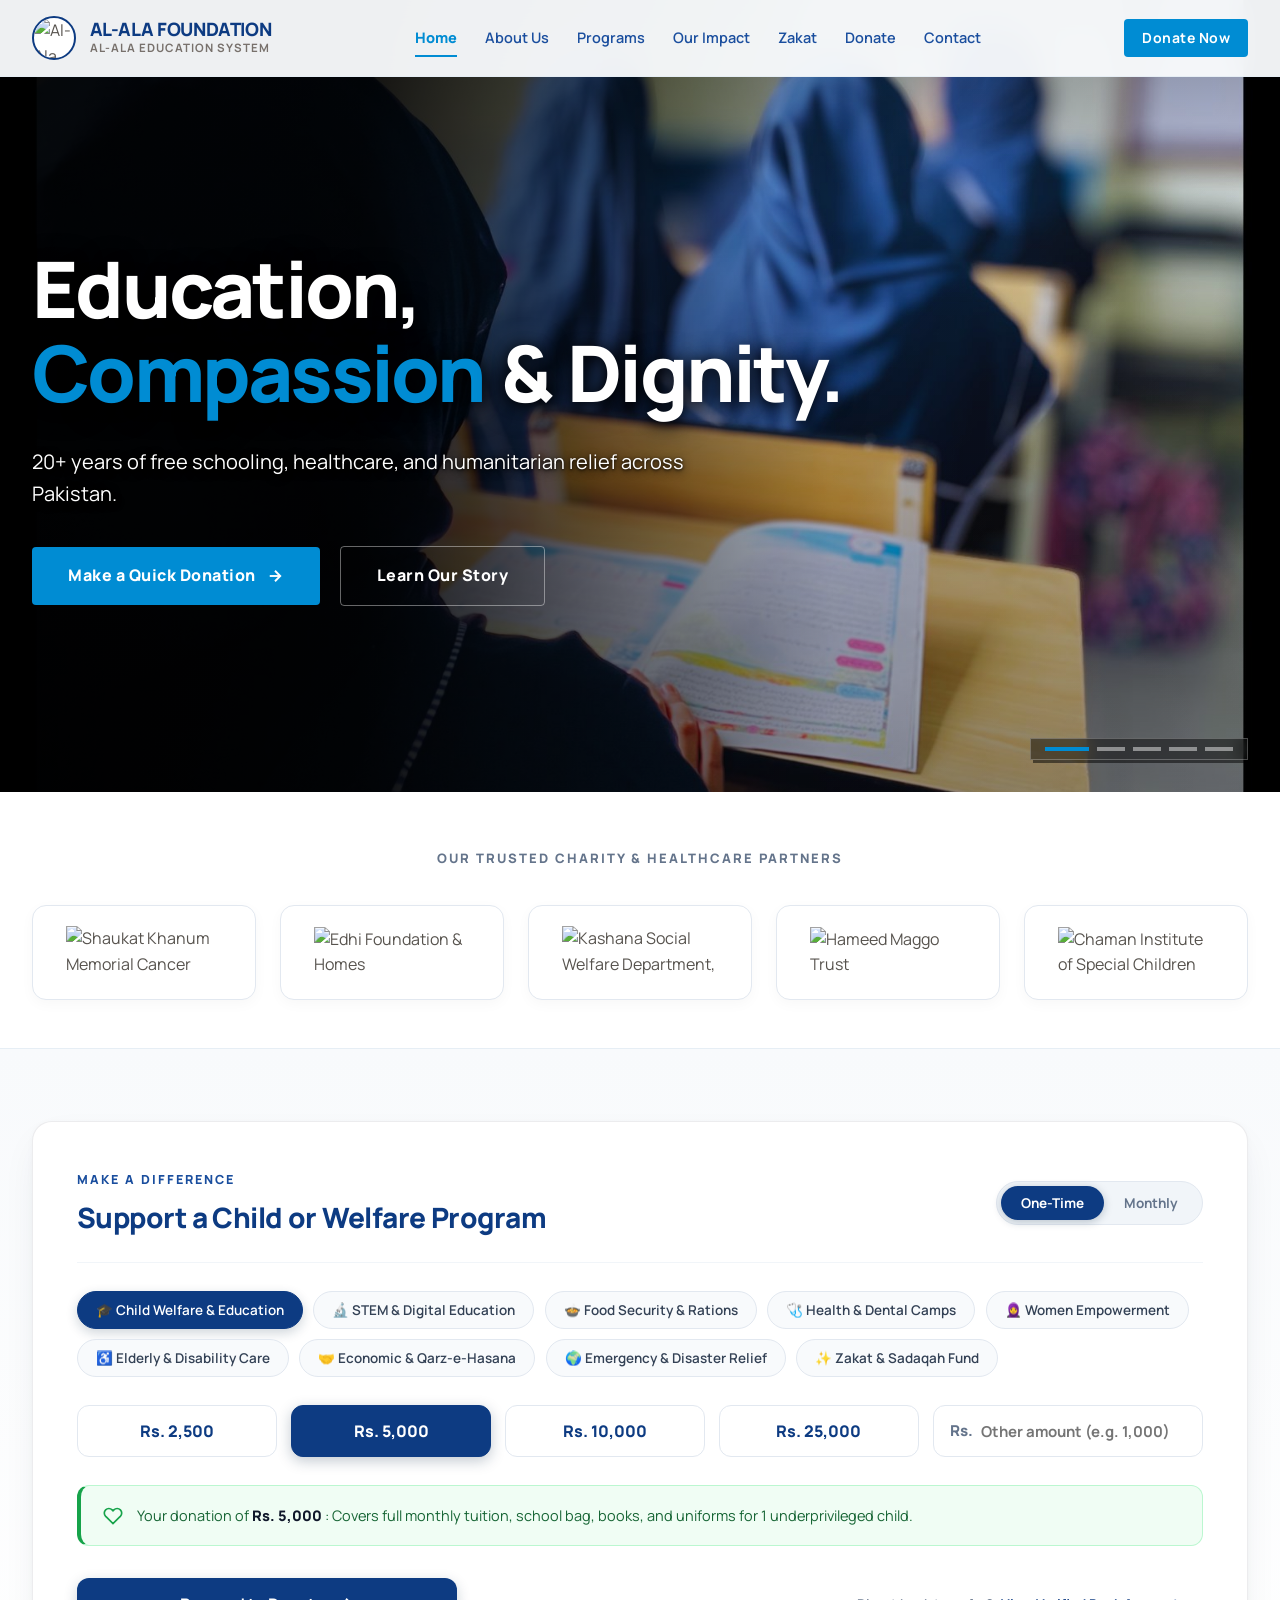
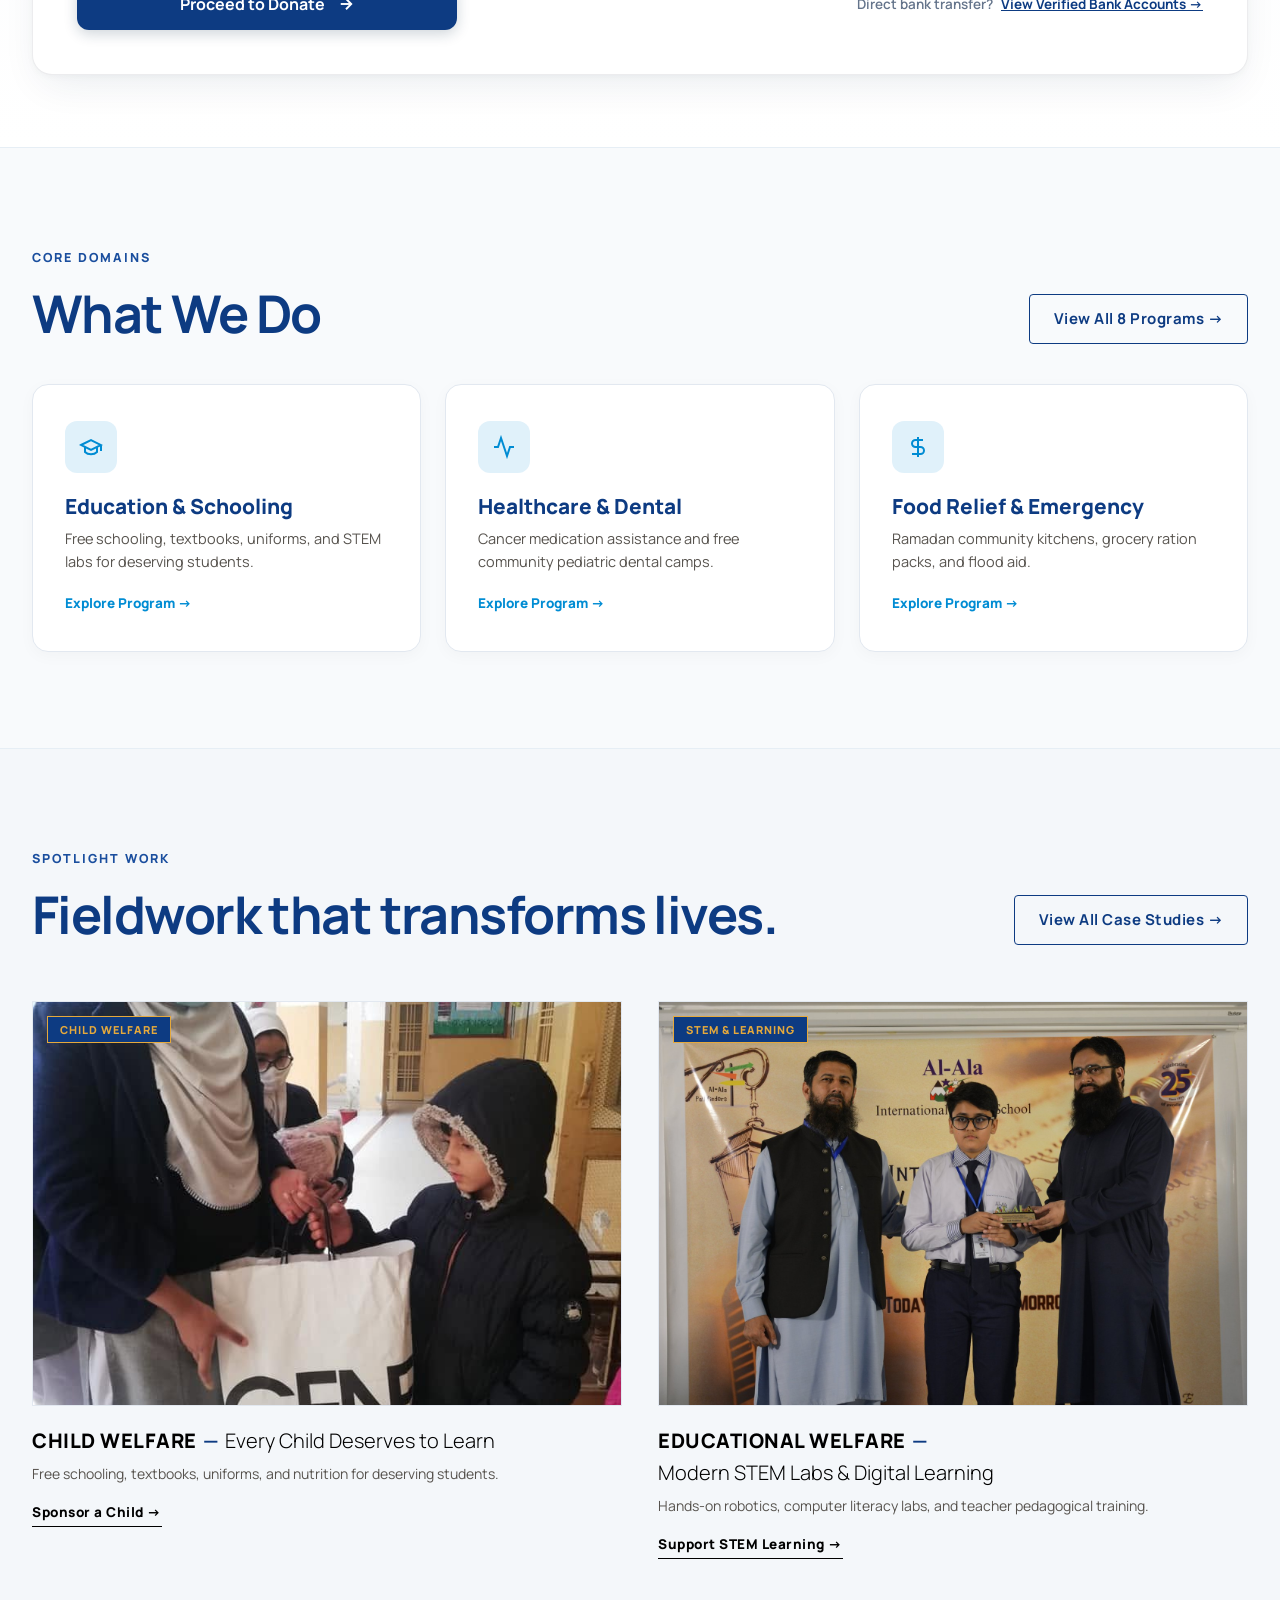
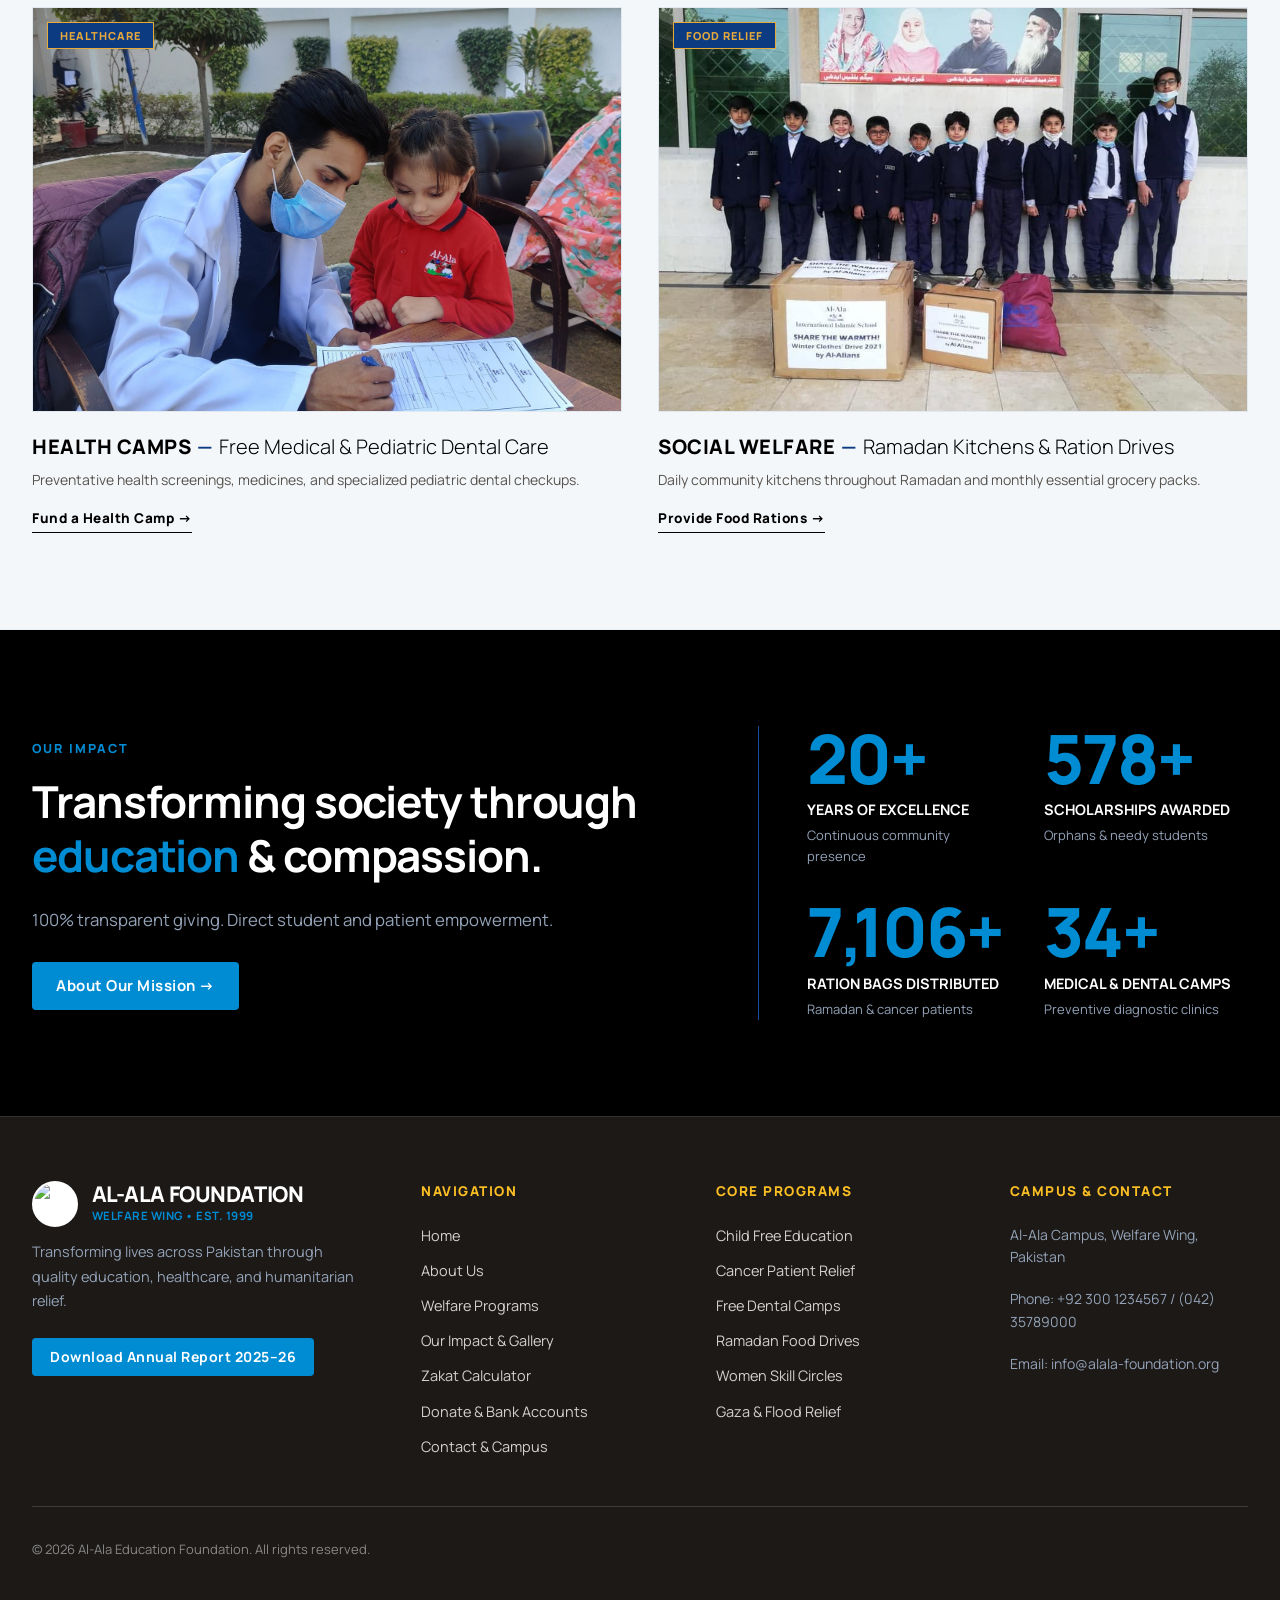
==== commit 0130d8ae: "Minimal UI: Reduce spotlight cards to 4 and make footer bio text minimal" ====
--- a/index.html
+++ b/index.html
@@ -349,7 +349,7 @@
               <h4 class="project-title">Every Child Deserves to Learn</h4>
             </div>
             <p class="project-summary">
-              100% free schooling, uniforms, textbooks, and nutrition for orphans and children of support staff at Al-Ala International School.
+              Free schooling, textbooks, uniforms, and nutrition for deserving students.
             </p>
             <a href="donate.html" class="project-cta-link">
               Sponsor a Child &rarr;
@@ -367,10 +367,10 @@
             <div class="project-title-holder">
               <h4 class="project-title category-title">EDUCATIONAL WELFARE</h4>
               <h4 class="project-title minus">—</h4>
-              <h4 class="project-title">Modern STEM Labs &amp; Teacher Training</h4>
+              <h4 class="project-title">Modern STEM Labs &amp; Digital Learning</h4>
             </div>
             <p class="project-summary">
-              Hands-on robotics, computer literacy labs, science kits, and advanced teacher pedagogical training for community school uplift.
+              Hands-on robotics, computer literacy labs, and teacher pedagogical training.
             </p>
             <a href="donate.html" class="project-cta-link">
               Support STEM Learning &rarr;
@@ -378,7 +378,28 @@
           </div>
         </div>
 
-        <!-- Program 3: Social Welfare & Food Security -->
+        <!-- Program 3: Healthcare & Free Medical Camps -->
+        <div class="project-item">
+          <div class="project-link-holder">
+            <div class="project-image-container">
+              <img src="assets/images/health-dental-camp.jpg" class="project-image" alt="Health Welfare &amp; Free Dental Camps" loading="lazy">
+              <span class="project-badge-tag">HEALTHCARE</span>
+            </div>
+            <div class="project-title-holder">
+              <h4 class="project-title category-title">HEALTH CAMPS</h4>
+              <h4 class="project-title minus">—</h4>
+              <h4 class="project-title">Free Medical &amp; Pediatric Dental Care</h4>
+            </div>
+            <p class="project-summary">
+              Preventative health screenings, medicines, and specialized pediatric dental checkups.
+            </p>
+            <a href="donate.html" class="project-cta-link">
+              Fund a Health Camp &rarr;
+            </a>
+          </div>
+        </div>
+
+        <!-- Program 4: Social Welfare & Food Security -->
         <div class="project-item">
           <div class="project-link-holder">
             <div class="project-image-container">
@@ -391,115 +412,10 @@
               <h4 class="project-title">Ramadan Kitchens &amp; Ration Drives</h4>
             </div>
             <p class="project-summary">
-              Daily community iftar kitchens throughout Ramadan, essential monthly grocery ration packs, and sustainable tree plantation drives.
+              Daily community kitchens throughout Ramadan and monthly essential grocery packs.
             </p>
             <a href="donate.html" class="project-cta-link">
               Provide Food Rations &rarr;
-            </a>
-          </div>
-        </div>
-
-        <!-- Program 4: Health & Dental Camps -->
-        <div class="project-item">
-          <div class="project-link-holder">
-            <div class="project-image-container">
-              <img src="assets/images/health-dental-camp.jpg" class="project-image" alt="Health Welfare &amp; Free Dental Camps" loading="lazy">
-              <span class="project-badge-tag">HEALTHCARE</span>
-            </div>
-            <div class="project-title-holder">
-              <h4 class="project-title category-title">HEALTH CAMPS</h4>
-              <h4 class="project-title minus">—</h4>
-              <h4 class="project-title">Free Medical &amp; Pediatric Dental Care</h4>
-            </div>
-            <p class="project-summary">
-              Preventative health screenings, specialized pediatric dental checkups, and free medicines administered by certified doctors.
-            </p>
-            <a href="donate.html" class="project-cta-link">
-              Fund a Health Camp &rarr;
-            </a>
-          </div>
-        </div>
-
-        <!-- Program 5: Cancer Patient Relief -->
-        <div class="project-item">
-          <div class="project-link-holder">
-            <div class="project-image-container">
-              <img src="assets/images/social-cancer-shaukatkhanum.jpg" class="project-image" alt="Cancer Patient Medical Assistance" loading="lazy">
-              <span class="project-badge-tag">CANCER AID</span>
-            </div>
-            <div class="project-title-holder">
-              <h4 class="project-title category-title">CANCER RELIEF</h4>
-              <h4 class="project-title minus">—</h4>
-              <h4 class="project-title">Shaukat Khanum &amp; Hameed Maggo Alliance</h4>
-            </div>
-            <p class="project-summary">
-              Direct financial subsidies and oncology medicine assistance for underprivileged cancer patients fighting for survival.
-            </p>
-            <a href="donate.html" class="project-cta-link">
-              Support Cancer Relief &rarr;
-            </a>
-          </div>
-        </div>
-
-        <!-- Program 6: Women Welfare & Skill Empowerment -->
-        <div class="project-item">
-          <div class="project-link-holder">
-            <div class="project-image-container">
-              <img src="assets/images/women-skill-development.jpg" class="project-image" alt="Women Welfare &amp; Skill Empowerment" loading="lazy">
-              <span class="project-badge-tag">WOMEN WELFARE</span>
-            </div>
-            <div class="project-title-holder">
-              <h4 class="project-title category-title">WOMEN WELFARE</h4>
-              <h4 class="project-title minus">—</h4>
-              <h4 class="project-title">Vocational Centers &amp; Quranic Circles</h4>
-            </div>
-            <p class="project-summary">
-              Industrial stitching training, micro-enterprise toolkits, and spiritual learning circles empowering widowed mothers toward self-reliance.
-            </p>
-            <a href="donate.html" class="project-cta-link">
-              Empower Women &rarr;
-            </a>
-          </div>
-        </div>
-
-        <!-- Program 7: Emergency & Humanitarian Relief -->
-        <div class="project-item">
-          <div class="project-link-holder">
-            <div class="project-image-container">
-              <img src="assets/images/relief-humanitarian-drive.jpg" class="project-image" alt="Humanitarian Outreach &amp; Disaster Relief" loading="lazy">
-              <span class="project-badge-tag">EMERGENCY AID</span>
-            </div>
-            <div class="project-title-holder">
-              <h4 class="project-title category-title">HUMANITARIAN RELIEF</h4>
-              <h4 class="project-title minus">—</h4>
-              <h4 class="project-title">Flood Rescue &amp; Gaza Emergency Action</h4>
-            </div>
-            <p class="project-summary">
-              Rapid disaster relief shipments, emergency shelters, food distribution, and clean drinking water for calamity survivors.
-            </p>
-            <a href="donate.html" class="project-cta-link">
-              Send Emergency Aid &rarr;
-            </a>
-          </div>
-        </div>
-
-        <!-- Program 8: Special Children Support -->
-        <div class="project-item">
-          <div class="project-link-holder">
-            <div class="project-image-container">
-              <img src="assets/images/child-special-chaman.jpg" class="project-image" alt="Special Children Support &amp; Differently-Abled Uplift" loading="lazy">
-              <span class="project-badge-tag">SPECIAL CARE</span>
-            </div>
-            <div class="project-title-holder">
-              <h4 class="project-title category-title">SPECIAL CARE</h4>
-              <h4 class="project-title minus">—</h4>
-              <h4 class="project-title">Chaman Institute &amp; Differently-Abled Uplift</h4>
-            </div>
-            <p class="project-summary">
-              Sensory classroom support, assistive wheelchairs, and inclusive care pathways for special children and vulnerable seniors.
-            </p>
-            <a href="donate.html" class="project-cta-link">
-              Support Special Needs &rarr;
             </a>
           </div>
         </div>
@@ -567,7 +483,7 @@
             </div>
           </div>
           <p style="color: var(--text-gray); font-size: 14.5px; line-height: 1.7; margin-bottom: 1.5rem;">
-            Dedicated to transforming lives across Pakistan through quality education, healthcare, and humanitarian relief. Guided by 20+ years of institutional excellence, Islamic ethics, and compassion.
+            Transforming lives across Pakistan through quality education, healthcare, and humanitarian relief.
           </p>
           <a href="AlAlaEducationFoundationReport.pdf" download class="button nav">
             Download Annual Report 2025–26
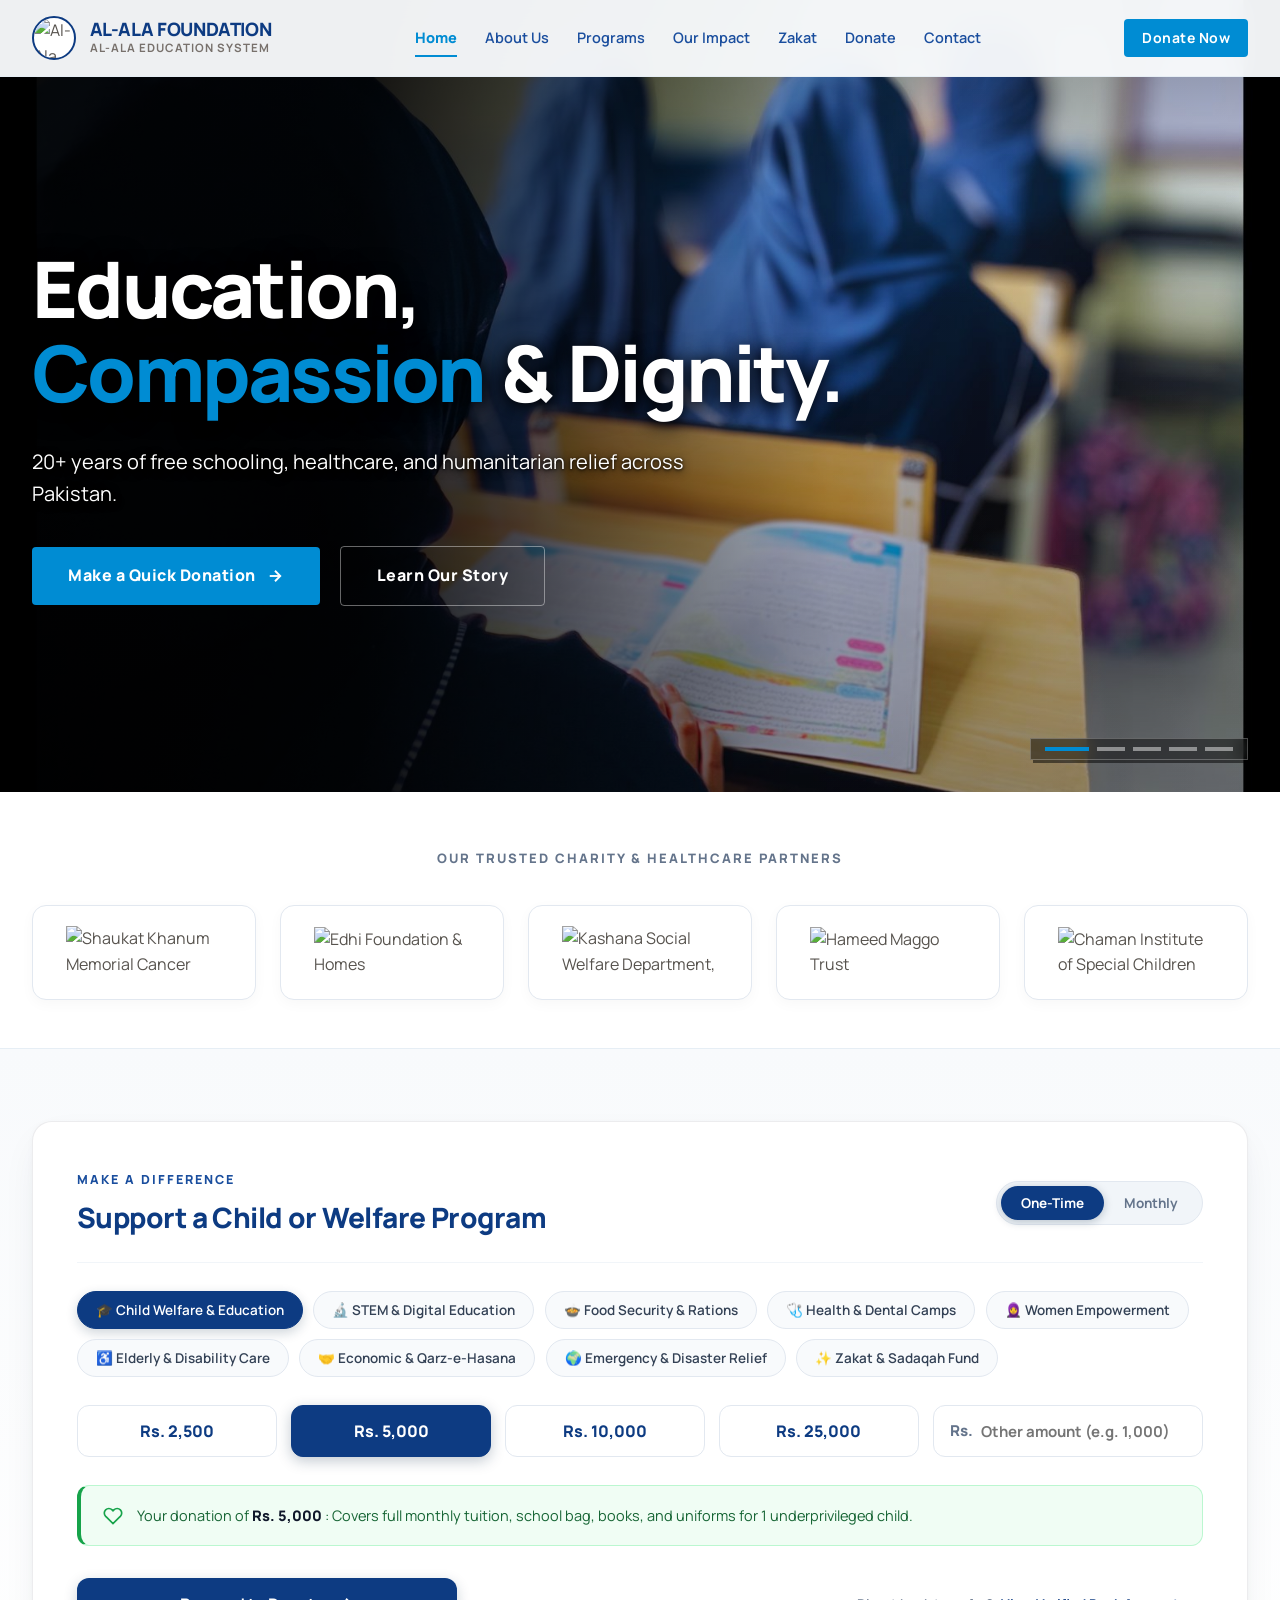
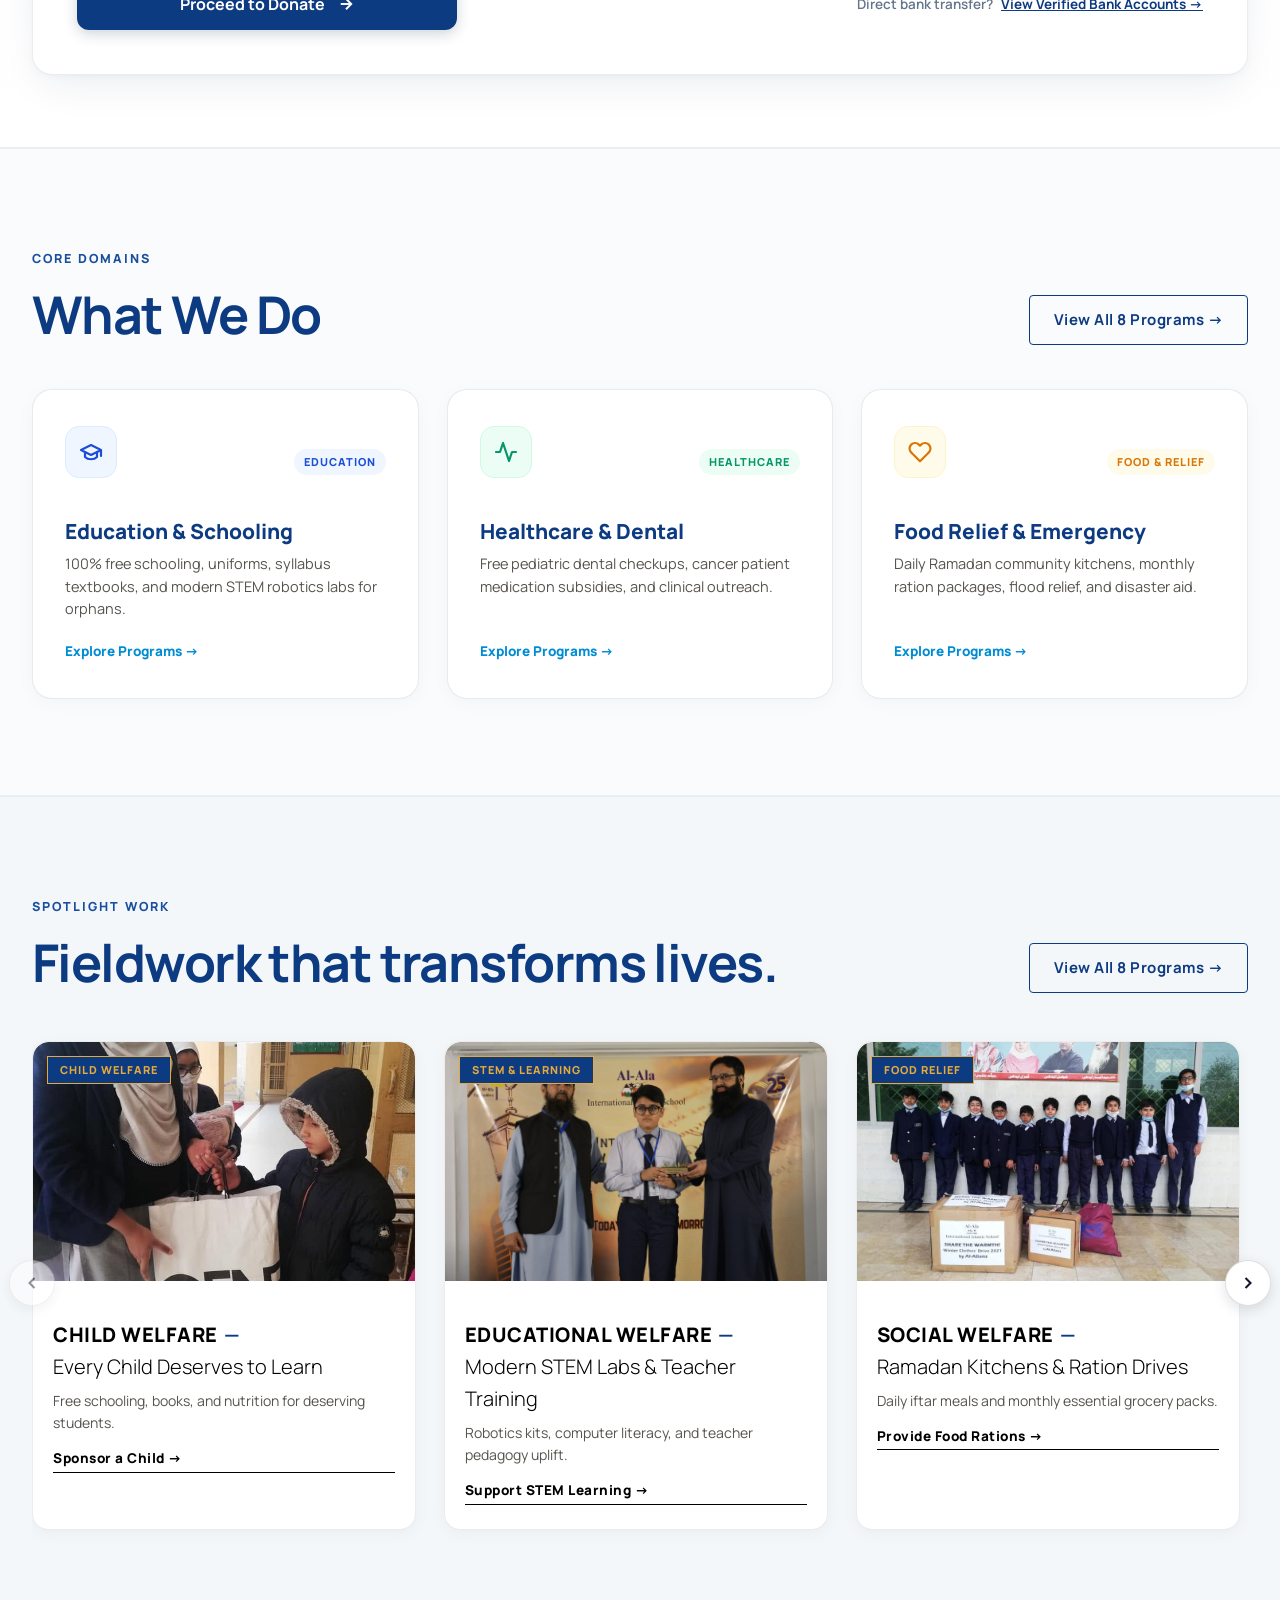
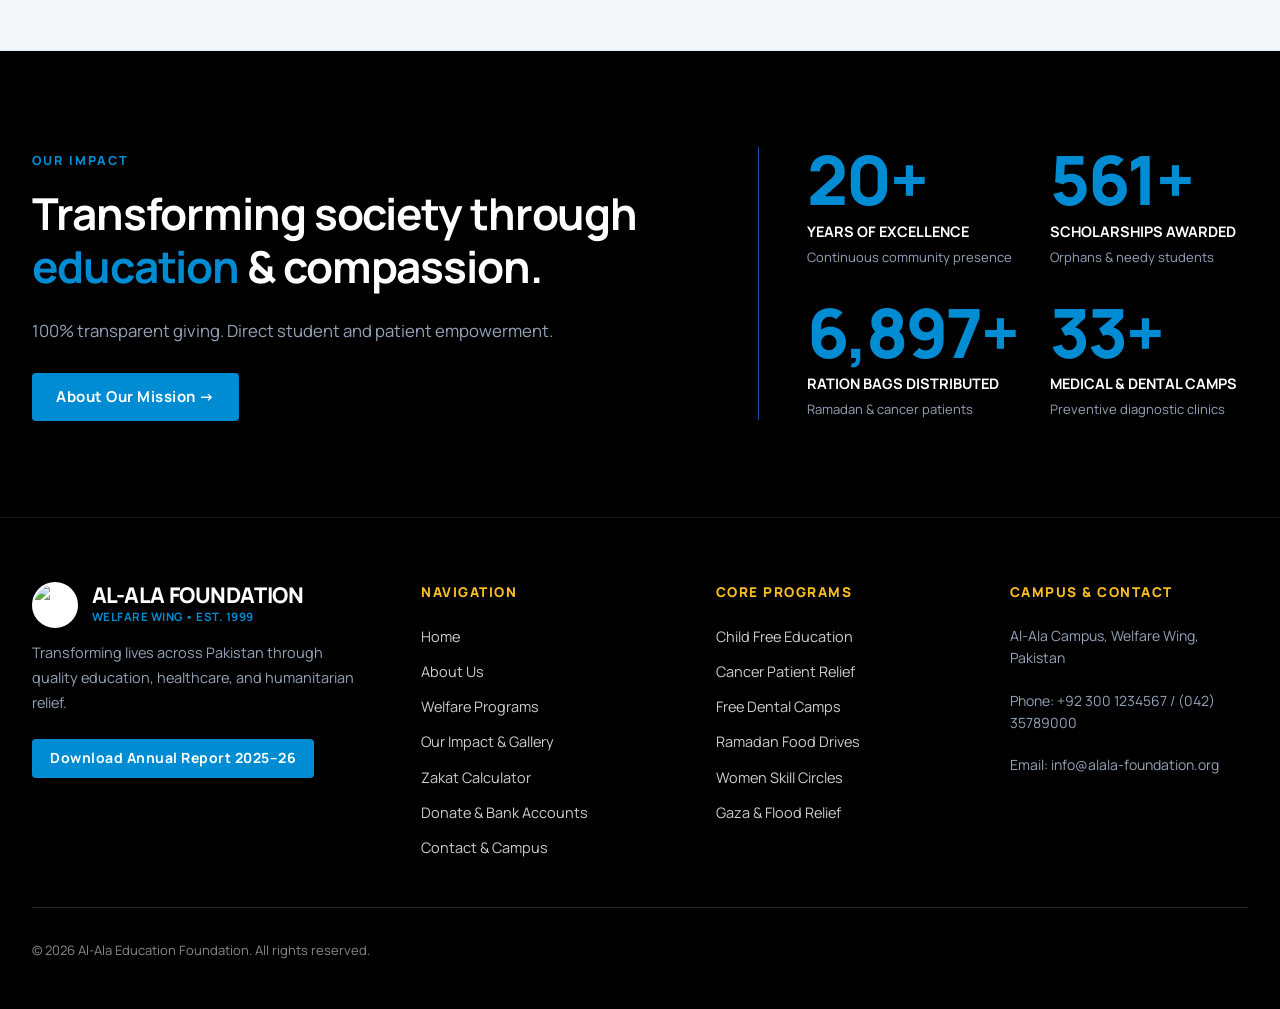
==== commit d46e0cca: "UI Polish: Horizontal spotlight carousel with arrows, premium core domains cards, unified 2-color da" ====
--- a/index.html
+++ b/index.html
@@ -274,149 +274,236 @@
   <!-- ========================================================================
        What We Do - Core Domains (Minimalist Quick Cards)
        ======================================================================== -->
-  <section class="section" id="core-domains">
+  <section class="section" id="core-domains" style="background-color: #fafbfc; border-top: 1px solid rgba(0,0,0,0.05); border-bottom: 1px solid rgba(0,0,0,0.05);">
+    <div class="container">
+      <div style="display: flex; justify-content: space-between; align-items: flex-end; margin-bottom: 2.75rem; flex-wrap: wrap; gap: 1.5rem;">
+        <div>
+          <div class="section-label">CORE DOMAINS</div>
+          <h2 class="big-title" style="margin-bottom: 0;">What We Do</h2>
+        </div>
+        <a href="programs.html" class="button outline">
+          View All 8 Programs &rarr;
+        </a>
+      </div>
+
+      <div class="quick-domains-grid">
+        <!-- Domain 1: Education -->
+        <a href="programs.html#child-welfare" class="quick-domain-card domain-edu">
+          <div class="domain-card-header">
+            <div class="domain-icon-circle edu">
+              <svg width="24" height="24" viewBox="0 0 24 24" fill="none" stroke="currentColor" stroke-width="2.2" stroke-linecap="round" stroke-linejoin="round"><path d="M22 10v6M2 10l10-5 10 5-10 5z"/><path d="M6 12v5c3 3 9 3 12 0v-5"/></svg>
+            </div>
+            <span class="domain-pill-badge edu">EDUCATION</span>
+          </div>
+          <h3 class="quick-domain-title">Education &amp; Schooling</h3>
+          <p class="quick-domain-desc">100% free schooling, uniforms, syllabus textbooks, and modern STEM robotics labs for orphans.</p>
+          <span class="quick-domain-link">Explore Programs &rarr;</span>
+        </a>
+
+        <!-- Domain 2: Healthcare -->
+        <a href="programs.html#health-welfare" class="quick-domain-card domain-health">
+          <div class="domain-card-header">
+            <div class="domain-icon-circle health">
+              <svg width="24" height="24" viewBox="0 0 24 24" fill="none" stroke="currentColor" stroke-width="2.2" stroke-linecap="round" stroke-linejoin="round"><path d="M22 12h-4l-3 9L9 3l-3 9H2"/></svg>
+            </div>
+            <span class="domain-pill-badge health">HEALTHCARE</span>
+          </div>
+          <h3 class="quick-domain-title">Healthcare &amp; Dental</h3>
+          <p class="quick-domain-desc">Free pediatric dental checkups, cancer patient medication subsidies, and clinical outreach.</p>
+          <span class="quick-domain-link">Explore Programs &rarr;</span>
+        </a>
+
+        <!-- Domain 3: Food Relief -->
+        <a href="programs.html#social-welfare" class="quick-domain-card domain-food">
+          <div class="domain-card-header">
+            <div class="domain-icon-circle food">
+              <svg width="24" height="24" viewBox="0 0 24 24" fill="none" stroke="currentColor" stroke-width="2.2" stroke-linecap="round" stroke-linejoin="round"><path d="M20.84 4.61a5.5 5.5 0 0 0-7.78 0L12 5.67l-1.06-1.06a5.5 5.5 0 0 0-7.78 7.78l1.06 1.06L12 21.23l7.78-7.78 1.06-1.06a5.5 5.5 0 0 0 0-7.78z"/></svg>
+            </div>
+            <span class="domain-pill-badge food">FOOD &amp; RELIEF</span>
+          </div>
+          <h3 class="quick-domain-title">Food Relief &amp; Emergency</h3>
+          <p class="quick-domain-desc">Daily Ramadan community kitchens, monthly ration packages, flood relief, and disaster aid.</p>
+          <span class="quick-domain-link">Explore Programs &rarr;</span>
+        </a>
+      </div>
+    </div>
+  </section>
+
+  <!-- ========================================================================
+       Featured Impact Stories (2 Selected Spotlights)
+       ======================================================================== -->
+  <section class="section bg-gray" style="overflow: hidden;">
     <div class="container">
       <div style="display: flex; justify-content: space-between; align-items: flex-end; margin-bottom: 2.5rem; flex-wrap: wrap; gap: 1.5rem;">
         <div>
-          <div class="section-label">CORE DOMAINS</div>
-          <h2 class="big-title" style="margin-bottom: 0;">What We Do</h2>
+          <div class="section-label">SPOTLIGHT WORK</div>
+          <h2 class="big-title" style="margin-bottom: 0;">Fieldwork that transforms lives.</h2>
         </div>
         <a href="programs.html" class="button outline">
           View All 8 Programs &rarr;
         </a>
       </div>
 
-      <div class="quick-domains-grid">
-        <!-- Domain 1: Education -->
-        <a href="programs.html#child-welfare" class="quick-domain-card">
-          <div class="domain-icon-circle">
-            <svg width="24" height="24" viewBox="0 0 24 24" fill="none" stroke="currentColor" stroke-width="2"><path d="M22 10v6M2 10l10-5 10 5-10 5z"/><path d="M6 12v5c3 3 9 3 12 0v-5"/></svg>
-          </div>
-          <h3 class="quick-domain-title">Education &amp; Schooling</h3>
-          <p class="quick-domain-desc">Free schooling, textbooks, uniforms, and STEM labs for deserving students.</p>
-          <span class="quick-domain-link">Explore Program &rarr;</span>
-        </a>
-
-        <!-- Domain 2: Healthcare -->
-        <a href="programs.html#health-welfare" class="quick-domain-card">
-          <div class="domain-icon-circle">
-            <svg width="24" height="24" viewBox="0 0 24 24" fill="none" stroke="currentColor" stroke-width="2"><path d="M22 12h-4l-3 9L9 3l-3 9H2"/></svg>
-          </div>
-          <h3 class="quick-domain-title">Healthcare &amp; Dental</h3>
-          <p class="quick-domain-desc">Cancer medication assistance and free community pediatric dental camps.</p>
-          <span class="quick-domain-link">Explore Program &rarr;</span>
-        </a>
-
-        <!-- Domain 3: Food Relief -->
-        <a href="programs.html#social-welfare" class="quick-domain-card">
-          <div class="domain-icon-circle">
-            <svg width="24" height="24" viewBox="0 0 24 24" fill="none" stroke="currentColor" stroke-width="2"><path d="M12 2v20M17 5H9.5a3.5 3.5 0 0 0 0 7h5a3.5 3.5 0 0 1 0 7H6"/></svg>
-          </div>
-          <h3 class="quick-domain-title">Food Relief &amp; Emergency</h3>
-          <p class="quick-domain-desc">Ramadan community kitchens, grocery ration packs, and flood aid.</p>
-          <span class="quick-domain-link">Explore Program &rarr;</span>
-        </a>
-      </div>
-    </div>
-  </section>
-
-  <!-- ========================================================================
-       Featured Impact Stories (2 Selected Spotlights)
-       ======================================================================== -->
-  <section class="section bg-gray">
-    <div class="container">
-      <div style="display: flex; justify-content: space-between; align-items: flex-end; margin-bottom: 3.5rem; flex-wrap: wrap; gap: 1.5rem;">
-        <div>
-          <div class="section-label">SPOTLIGHT WORK</div>
-          <h2 class="big-title" style="margin-bottom: 0;">Fieldwork that transforms lives.</h2>
-        </div>
-        <a href="impact.html" class="button outline">
-          View All Case Studies &rarr;
-        </a>
-      </div>
-
-      <div class="project-grid">
-        <!-- Program 1: Child Welfare -->
-        <div class="project-item">
-          <div class="project-link-holder">
-            <div class="project-image-container">
-              <img src="assets/images/child-free-education.jpg" class="project-image" alt="Child Welfare &amp; Moral Development" loading="lazy">
+      <!-- Horizontally Scrollable Carousel with Navigation Arrows -->
+      <div class="spotlight-carousel-wrapper">
+        <button type="button" class="carousel-nav-btn prev" id="spotlight-prev" aria-label="Previous Programs">
+          <svg width="20" height="20" viewBox="0 0 24 24" fill="none" stroke="currentColor" stroke-width="2.5"><path d="M15 18l-6-6 6-6"/></svg>
+        </button>
+        <button type="button" class="carousel-nav-btn next" id="spotlight-next" aria-label="Next Programs">
+          <svg width="20" height="20" viewBox="0 0 24 24" fill="none" stroke="currentColor" stroke-width="2.5"><path d="M9 18l6-6-6-6"/></svg>
+        </button>
+
+        <div class="project-carousel-track" id="spotlight-track">
+          <!-- Program 1: Child Welfare -->
+          <div class="project-item">
+            <div class="project-image-container">
+              <img src="assets/images/child-free-education.jpg" class="project-image" alt="Child Welfare" loading="lazy">
               <span class="project-badge-tag">CHILD WELFARE</span>
             </div>
-            <div class="project-title-holder">
-              <h4 class="project-title category-title">CHILD WELFARE</h4>
-              <h4 class="project-title minus">—</h4>
-              <h4 class="project-title">Every Child Deserves to Learn</h4>
-            </div>
-            <p class="project-summary">
-              Free schooling, textbooks, uniforms, and nutrition for deserving students.
-            </p>
-            <a href="donate.html" class="project-cta-link">
-              Sponsor a Child &rarr;
-            </a>
-          </div>
-        </div>
-
-        <!-- Program 2: Educational Welfare & STEM -->
-        <div class="project-item">
-          <div class="project-link-holder">
-            <div class="project-image-container">
-              <img src="assets/images/edu-stem-workshop.jpg" class="project-image" alt="Educational Welfare &amp; STEM Learning" loading="lazy">
+            <div class="project-card-content">
+              <div class="project-title-holder">
+                <h4 class="project-title category-title">CHILD WELFARE</h4>
+                <h4 class="project-title minus">&mdash;</h4>
+                <h4 class="project-title">Every Child Deserves to Learn</h4>
+              </div>
+              <p class="project-summary">Free schooling, books, and nutrition for deserving students.</p>
+              <a href="donate.html" class="project-cta-link">
+                Sponsor a Child &rarr;
+              </a>
+            </div>
+          </div>
+
+          <!-- Program 2: Educational Welfare & STEM -->
+          <div class="project-item">
+            <div class="project-image-container">
+              <img src="assets/images/edu-stem-workshop.jpg" class="project-image" alt="Educational Welfare &amp; STEM" loading="lazy">
               <span class="project-badge-tag">STEM &amp; LEARNING</span>
             </div>
-            <div class="project-title-holder">
-              <h4 class="project-title category-title">EDUCATIONAL WELFARE</h4>
-              <h4 class="project-title minus">—</h4>
-              <h4 class="project-title">Modern STEM Labs &amp; Digital Learning</h4>
-            </div>
-            <p class="project-summary">
-              Hands-on robotics, computer literacy labs, and teacher pedagogical training.
-            </p>
-            <a href="donate.html" class="project-cta-link">
-              Support STEM Learning &rarr;
-            </a>
-          </div>
-        </div>
-
-        <!-- Program 3: Healthcare & Free Medical Camps -->
-        <div class="project-item">
-          <div class="project-link-holder">
-            <div class="project-image-container">
-              <img src="assets/images/health-dental-camp.jpg" class="project-image" alt="Health Welfare &amp; Free Dental Camps" loading="lazy">
+            <div class="project-card-content">
+              <div class="project-title-holder">
+                <h4 class="project-title category-title">EDUCATIONAL WELFARE</h4>
+                <h4 class="project-title minus">&mdash;</h4>
+                <h4 class="project-title">Modern STEM Labs &amp; Teacher Training</h4>
+              </div>
+              <p class="project-summary">Robotics kits, computer literacy, and teacher pedagogy uplift.</p>
+              <a href="donate.html" class="project-cta-link">
+                Support STEM Learning &rarr;
+              </a>
+            </div>
+          </div>
+
+          <!-- Program 3: Social Welfare & Food Security -->
+          <div class="project-item">
+            <div class="project-image-container">
+              <img src="assets/images/social-ramadan-kitchen.jpg" class="project-image" alt="Food Relief &amp; Ramadan Kitchens" loading="lazy">
+              <span class="project-badge-tag">FOOD RELIEF</span>
+            </div>
+            <div class="project-card-content">
+              <div class="project-title-holder">
+                <h4 class="project-title category-title">SOCIAL WELFARE</h4>
+                <h4 class="project-title minus">&mdash;</h4>
+                <h4 class="project-title">Ramadan Kitchens &amp; Ration Drives</h4>
+              </div>
+              <p class="project-summary">Daily iftar meals and monthly essential grocery packs.</p>
+              <a href="donate.html" class="project-cta-link">
+                Provide Food Rations &rarr;
+              </a>
+            </div>
+          </div>
+
+          <!-- Program 4: Health & Dental Camps -->
+          <div class="project-item">
+            <div class="project-image-container">
+              <img src="assets/images/health-dental-camp.jpg" class="project-image" alt="Health &amp; Dental Camps" loading="lazy">
               <span class="project-badge-tag">HEALTHCARE</span>
             </div>
-            <div class="project-title-holder">
-              <h4 class="project-title category-title">HEALTH CAMPS</h4>
-              <h4 class="project-title minus">—</h4>
-              <h4 class="project-title">Free Medical &amp; Pediatric Dental Care</h4>
-            </div>
-            <p class="project-summary">
-              Preventative health screenings, medicines, and specialized pediatric dental checkups.
-            </p>
-            <a href="donate.html" class="project-cta-link">
-              Fund a Health Camp &rarr;
-            </a>
-          </div>
-        </div>
-
-        <!-- Program 4: Social Welfare & Food Security -->
-        <div class="project-item">
-          <div class="project-link-holder">
-            <div class="project-image-container">
-              <img src="assets/images/social-ramadan-kitchen.jpg" class="project-image" alt="Social Welfare &amp; Food Security" loading="lazy">
-              <span class="project-badge-tag">FOOD RELIEF</span>
-            </div>
-            <div class="project-title-holder">
-              <h4 class="project-title category-title">SOCIAL WELFARE</h4>
-              <h4 class="project-title minus">—</h4>
-              <h4 class="project-title">Ramadan Kitchens &amp; Ration Drives</h4>
-            </div>
-            <p class="project-summary">
-              Daily community kitchens throughout Ramadan and monthly essential grocery packs.
-            </p>
-            <a href="donate.html" class="project-cta-link">
-              Provide Food Rations &rarr;
-            </a>
+            <div class="project-card-content">
+              <div class="project-title-holder">
+                <h4 class="project-title category-title">HEALTH CAMPS</h4>
+                <h4 class="project-title minus">&mdash;</h4>
+                <h4 class="project-title">Free Medical &amp; Pediatric Dental Care</h4>
+              </div>
+              <p class="project-summary">Free preventative screenings and certified medical checkups.</p>
+              <a href="donate.html" class="project-cta-link">
+                Fund a Health Camp &rarr;
+              </a>
+            </div>
+          </div>
+
+          <!-- Program 5: Cancer Patient Relief -->
+          <div class="project-item">
+            <div class="project-image-container">
+              <img src="assets/images/social-cancer-shaukatkhanum.jpg" class="project-image" alt="Cancer Patient Relief" loading="lazy">
+              <span class="project-badge-tag">CANCER AID</span>
+            </div>
+            <div class="project-card-content">
+              <div class="project-title-holder">
+                <h4 class="project-title category-title">CANCER RELIEF</h4>
+                <h4 class="project-title minus">&mdash;</h4>
+                <h4 class="project-title">Shaukat Khanum &amp; Hameed Maggo Alliance</h4>
+              </div>
+              <p class="project-summary">Oncology medicine assistance and subsidies for cancer patients.</p>
+              <a href="donate.html" class="project-cta-link">
+                Support Cancer Relief &rarr;
+              </a>
+            </div>
+          </div>
+
+          <!-- Program 6: Women Welfare & Skill Empowerment -->
+          <div class="project-item">
+            <div class="project-image-container">
+              <img src="assets/images/women-skill-development.jpg" class="project-image" alt="Women Welfare &amp; Skill Empowerment" loading="lazy">
+              <span class="project-badge-tag">WOMEN WELFARE</span>
+            </div>
+            <div class="project-card-content">
+              <div class="project-title-holder">
+                <h4 class="project-title category-title">WOMEN WELFARE</h4>
+                <h4 class="project-title minus">&mdash;</h4>
+                <h4 class="project-title">Vocational Centers &amp; Quranic Circles</h4>
+              </div>
+              <p class="project-summary">Industrial stitching training empowering widowed mothers.</p>
+              <a href="donate.html" class="project-cta-link">
+                Empower Women &rarr;
+              </a>
+            </div>
+          </div>
+
+          <!-- Program 7: Emergency & Humanitarian Relief -->
+          <div class="project-item">
+            <div class="project-image-container">
+              <img src="assets/images/relief-humanitarian-drive.jpg" class="project-image" alt="Humanitarian Outreach &amp; Relief" loading="lazy">
+              <span class="project-badge-tag">EMERGENCY AID</span>
+            </div>
+            <div class="project-card-content">
+              <div class="project-title-holder">
+                <h4 class="project-title category-title">HUMANITARIAN RELIEF</h4>
+                <h4 class="project-title minus">&mdash;</h4>
+                <h4 class="project-title">Flood Rescue &amp; Gaza Emergency Action</h4>
+              </div>
+              <p class="project-summary">Disaster relief shipments, shelters, and clean drinking water.</p>
+              <a href="donate.html" class="project-cta-link">
+                Send Emergency Aid &rarr;
+              </a>
+            </div>
+          </div>
+
+          <!-- Program 8: Special Children Support -->
+          <div class="project-item">
+            <div class="project-image-container">
+              <img src="assets/images/child-special-chaman.jpg" class="project-image" alt="Special Children Support" loading="lazy">
+              <span class="project-badge-tag">SPECIAL CARE</span>
+            </div>
+            <div class="project-card-content">
+              <div class="project-title-holder">
+                <h4 class="project-title category-title">SPECIAL CARE</h4>
+                <h4 class="project-title minus">&mdash;</h4>
+                <h4 class="project-title">Chaman Institute &amp; Differently-Abled Uplift</h4>
+              </div>
+              <p class="project-summary">Sensory classroom tools and assistive wheelchairs for children.</p>
+              <a href="donate.html" class="project-cta-link">
+                Support Special Needs &rarr;
+              </a>
+            </div>
           </div>
         </div>
       </div>
--- a/css/styles.css
+++ b/css/styles.css
@@ -25,8 +25,8 @@
   --accent-gold-soft: rgba(229, 169, 60, 0.15);
 
   /* Deep Canvas & Footer (Dark Stone #1C1917 / #292524) */
-  --bg-dark: #1C1917;
-  --bg-dark-card: #292524;
+  --bg-dark: #000000;
+  --bg-dark-card: #141414;
   --bg-dark-subtle: #0D3B82;
 
   /* Light Canvas & Surfaces (Ice Slate #F8FAFC, Pure White #FFFFFF, Sand #F4F7FA) */
@@ -2121,3 +2121,242 @@
     opacity: 1;
   }
 }
+
+
+/* ==========================================================================
+   CORE DOMAINS (Modern Premium Cards)
+   ========================================================================== */
+.quick-domains-grid {
+  display: grid;
+  grid-template-columns: repeat(3, 1fr);
+  gap: 1.75rem;
+}
+
+@media (max-width: 992px) {
+  .quick-domains-grid {
+    grid-template-columns: 1fr;
+    gap: 1.5rem;
+  }
+}
+
+.quick-domain-card {
+  display: flex;
+  flex-direction: column;
+  background: #ffffff;
+  border: 1px solid rgba(15, 23, 42, 0.09);
+  border-radius: 20px;
+  padding: 2.25rem 2rem;
+  text-decoration: none;
+  color: inherit;
+  transition: all 0.3s cubic-bezier(0.16, 1, 0.3, 1);
+  box-shadow: 0 4px 20px -2px rgba(15, 23, 42, 0.04);
+  position: relative;
+  overflow: hidden;
+}
+
+.quick-domain-card::before {
+  content: "";
+  position: absolute;
+  top: 0;
+  left: 0;
+  right: 0;
+  height: 4px;
+  opacity: 0;
+  transition: opacity 0.3s ease;
+}
+
+.quick-domain-card.domain-edu::before {
+  background: linear-gradient(90deg, #1d4ed8, #008cd3);
+}
+
+.quick-domain-card.domain-health::before {
+  background: linear-gradient(90deg, #059669, #10b981);
+}
+
+.quick-domain-card.domain-food::before {
+  background: linear-gradient(90deg, #d97706, #f59e0b);
+}
+
+.quick-domain-card:hover {
+  transform: translateY(-6px);
+  box-shadow: 0 20px 35px -5px rgba(15, 23, 42, 0.1), 0 0 0 1px rgba(0, 140, 211, 0.3);
+}
+
+.quick-domain-card:hover::before {
+  opacity: 1;
+}
+
+.domain-card-header {
+  display: flex;
+  justify-content: space-between;
+  align-items: center;
+  margin-bottom: 1.25rem;
+}
+
+.domain-icon-circle {
+  width: 52px;
+  height: 52px;
+  border-radius: 14px;
+  display: flex;
+  align-items: center;
+  justify-content: center;
+  transition: transform 0.3s ease;
+}
+
+.quick-domain-card:hover .domain-icon-circle {
+  transform: scale(1.08);
+}
+
+.domain-icon-circle.edu {
+  background: #eff6ff;
+  color: #1d4ed8;
+  border: 1px solid #dbeafe;
+}
+
+.domain-icon-circle.health {
+  background: #ecfdf5;
+  color: #059669;
+  border: 1px solid #d1fae5;
+}
+
+.domain-icon-circle.food {
+  background: #fffbeb;
+  color: #d97706;
+  border: 1px solid #fef3c7;
+}
+
+.domain-pill-badge {
+  font-size: 11px;
+  font-weight: 800;
+  letter-spacing: 1px;
+  padding: 4px 10px;
+  border-radius: 999px;
+  text-transform: uppercase;
+}
+
+.domain-pill-badge.edu {
+  background: #eff6ff;
+  color: #1d4ed8;
+}
+
+.domain-pill-badge.health {
+  background: #ecfdf5;
+  color: #059669;
+}
+
+.domain-pill-badge.food {
+  background: #fffbeb;
+  color: #d97706;
+}
+
+/* ==========================================================================
+   SPOTLIGHT FIELDWORK CAROUSEL
+   ========================================================================== */
+.spotlight-carousel-wrapper {
+  position: relative;
+  width: 100%;
+}
+
+.project-carousel-track {
+  display: flex;
+  gap: 1.75rem;
+  overflow-x: auto;
+  scroll-behavior: smooth;
+  scroll-snap-type: x mandatory;
+  -webkit-overflow-scrolling: touch;
+  scrollbar-width: none;
+  padding: 0.5rem 0.25rem 1.5rem;
+}
+
+.project-carousel-track::-webkit-scrollbar {
+  display: none;
+}
+
+.project-carousel-track .project-item {
+  flex: 0 0 calc(33.333% - 1.17rem);
+  min-width: 320px;
+  scroll-snap-align: start;
+  background: #ffffff;
+  border-radius: 16px;
+  overflow: hidden;
+  border: 1px solid rgba(15, 23, 42, 0.08);
+  box-shadow: 0 4px 16px rgba(0, 0, 0, 0.04);
+  transition: transform 0.3s ease, box-shadow 0.3s ease;
+  display: flex;
+  flex-direction: column;
+}
+
+.project-carousel-track .project-item:hover {
+  transform: translateY(-4px);
+  box-shadow: 0 14px 28px rgba(0, 0, 0, 0.08);
+}
+
+@media (max-width: 992px) {
+  .project-carousel-track .project-item {
+    flex: 0 0 calc(50% - 0.9rem);
+    min-width: 290px;
+  }
+}
+
+@media (max-width: 640px) {
+  .project-carousel-track .project-item {
+    flex: 0 0 88%;
+    min-width: 260px;
+  }
+}
+
+.project-carousel-track .project-image-container {
+  aspect-ratio: 16 / 10;
+  border: none;
+  border-radius: 16px 16px 0 0;
+  position: relative;
+  overflow: hidden;
+  background: #000;
+}
+
+.project-card-content {
+  padding: 1.25rem 1.25rem 1.5rem;
+  display: flex;
+  flex-direction: column;
+  flex-grow: 1;
+}
+
+.carousel-nav-btn {
+  position: absolute;
+  top: 48%;
+  transform: translateY(-50%);
+  width: 46px;
+  height: 46px;
+  border-radius: 50%;
+  background: #ffffff;
+  border: 1px solid rgba(0, 0, 0, 0.12);
+  color: #111827;
+  box-shadow: 0 4px 14px rgba(0, 0, 0, 0.12);
+  display: flex;
+  align-items: center;
+  justify-content: center;
+  cursor: pointer;
+  z-index: 10;
+  transition: all 0.2s cubic-bezier(0.16, 1, 0.3, 1);
+}
+
+.carousel-nav-btn:hover {
+  background: #000000;
+  color: #ffffff;
+  border-color: #000000;
+  box-shadow: 0 6px 20px rgba(0, 0, 0, 0.25);
+  transform: translateY(-50%) scale(1.08);
+}
+
+.carousel-nav-btn.prev {
+  left: -23px;
+}
+
+.carousel-nav-btn.next {
+  right: -23px;
+}
+
+@media (max-width: 1024px) {
+  .carousel-nav-btn.prev { left: -8px; }
+  .carousel-nav-btn.next { right: -8px; }
+}
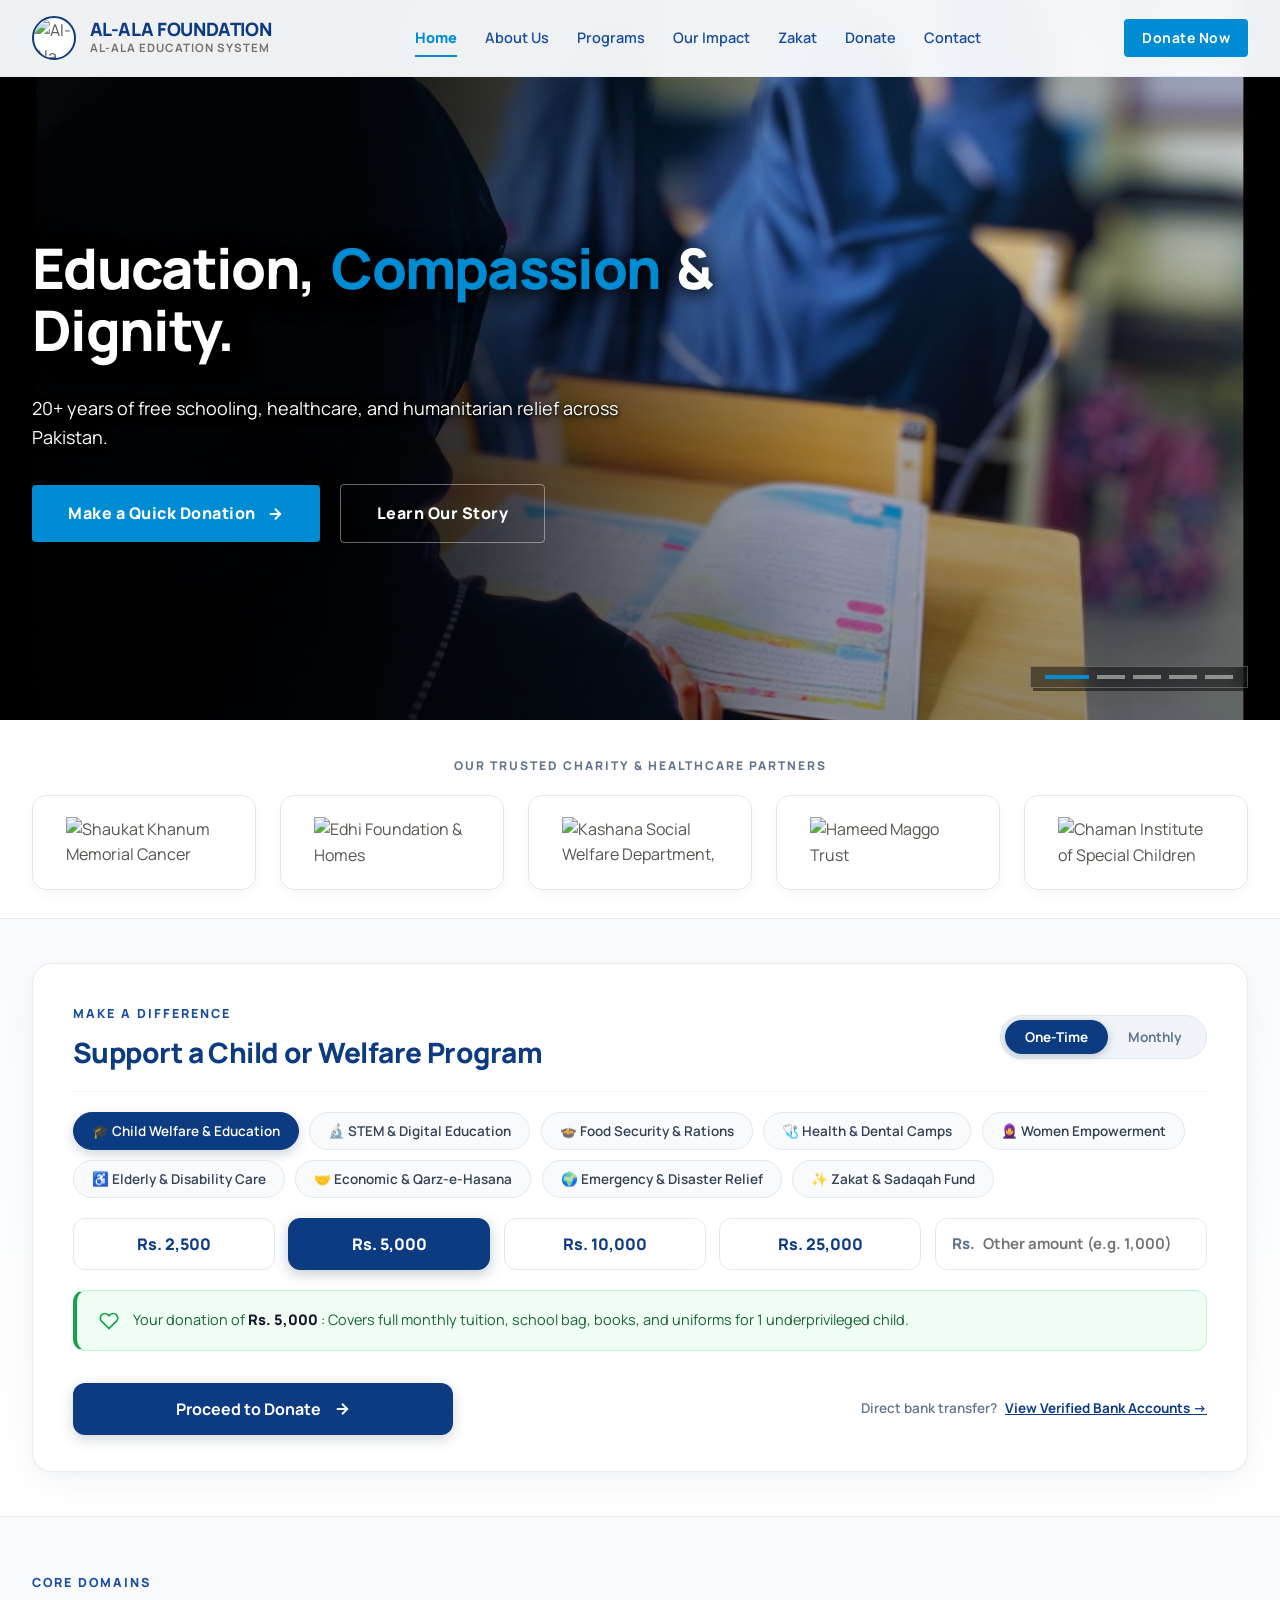
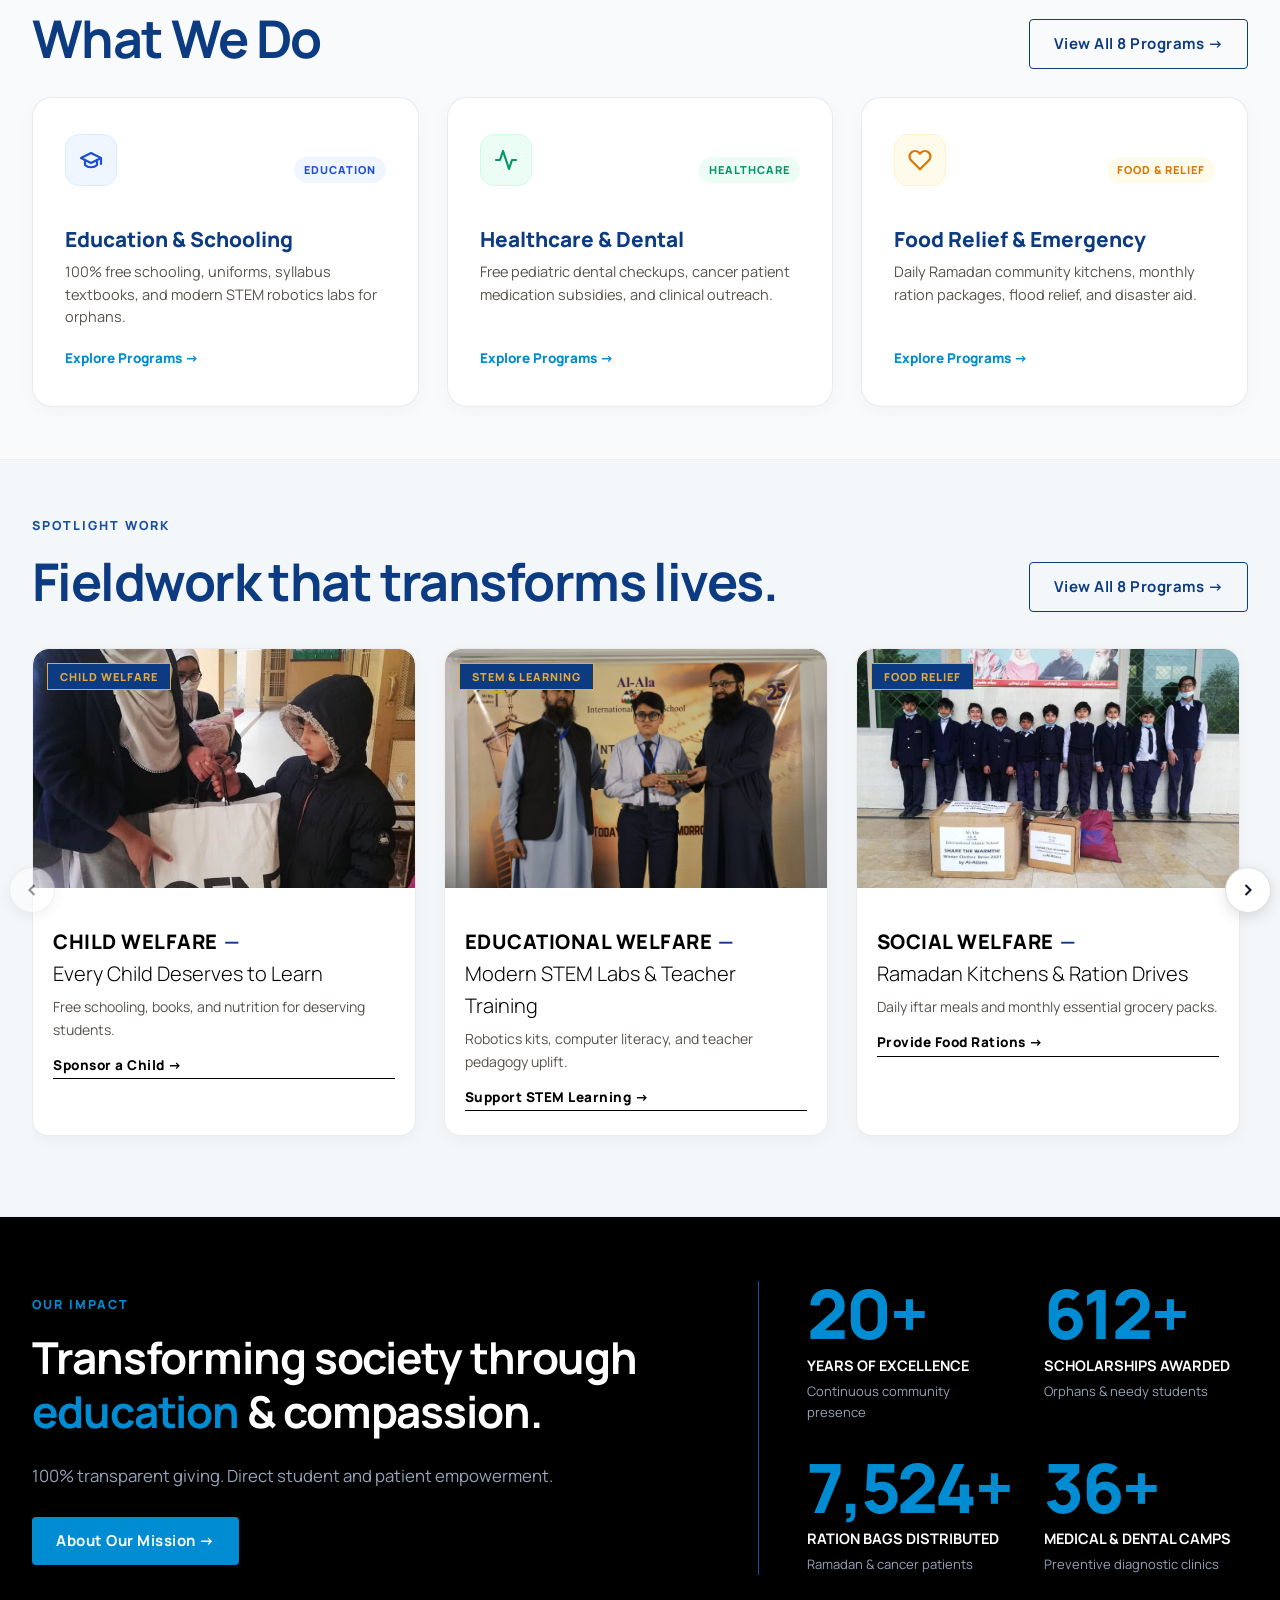
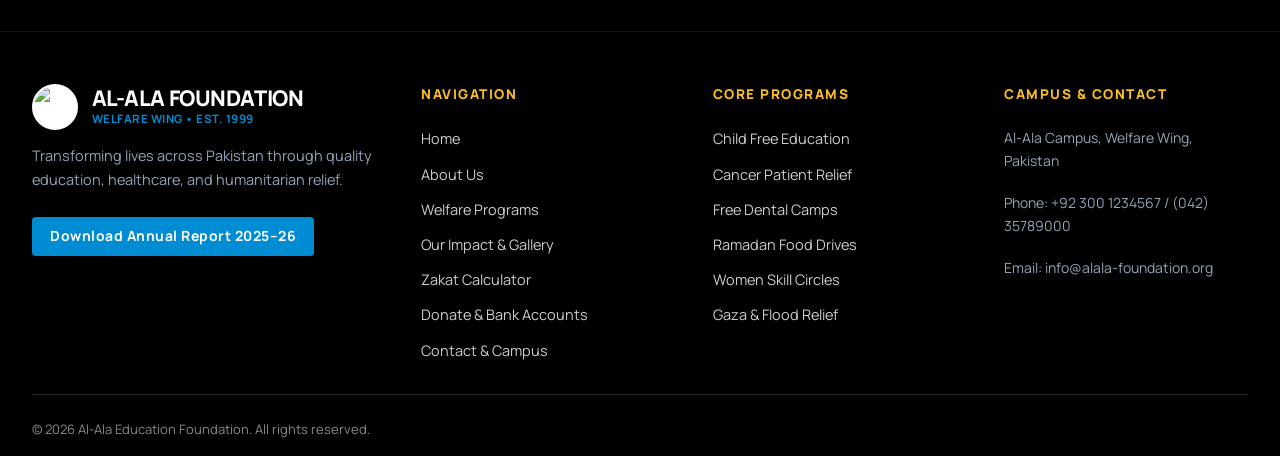
==== commit a3b8e911: "UI Polish: Tighten section vertical spacing and eliminate excessive whitespace voids" ====
--- a/index.html
+++ b/index.html
@@ -274,9 +274,9 @@
   <!-- ========================================================================
        What We Do - Core Domains (Minimalist Quick Cards)
        ======================================================================== -->
-  <section class="section" id="core-domains" style="background-color: #fafbfc; border-top: 1px solid rgba(0,0,0,0.05); border-bottom: 1px solid rgba(0,0,0,0.05);">
+  <section class="core-domains-section" id="core-domains">
     <div class="container">
-      <div style="display: flex; justify-content: space-between; align-items: flex-end; margin-bottom: 2.75rem; flex-wrap: wrap; gap: 1.5rem;">
+      <div style="display: flex; justify-content: space-between; align-items: flex-end; margin-bottom: 1.75rem; flex-wrap: wrap; gap: 1.5rem;">
         <div>
           <div class="section-label">CORE DOMAINS</div>
           <h2 class="big-title" style="margin-bottom: 0;">What We Do</h2>
@@ -334,7 +334,7 @@
        ======================================================================== -->
   <section class="section bg-gray" style="overflow: hidden;">
     <div class="container">
-      <div style="display: flex; justify-content: space-between; align-items: flex-end; margin-bottom: 2.5rem; flex-wrap: wrap; gap: 1.5rem;">
+      <div style="display: flex; justify-content: space-between; align-items: flex-end; margin-bottom: 1.75rem; flex-wrap: wrap; gap: 1.5rem;">
         <div>
           <div class="section-label">SPOTLIGHT WORK</div>
           <h2 class="big-title" style="margin-bottom: 0;">Fieldwork that transforms lives.</h2>
--- a/css/styles.css
+++ b/css/styles.css
@@ -153,7 +153,8 @@
 
 .section.bg-gray {
   background-color: var(--bg-gray);
-  border-top: 1px solid var(--border-light);
+  padding-top: 3.25rem;
+  padding-bottom: 3.5rem;
   border-bottom: 1px solid var(--border-light);
 }
 
@@ -558,13 +559,13 @@
    ========================================================================== */
 .hero-home-section {
   position: relative;
-  min-height: 88vh;
+  min-height: 80vh;
   display: flex;
   flex-direction: column;
   justify-content: center;
-  padding-top: 140px;
-  padding-bottom: 80px;
-  background-color: var(--bg-dark); /* #000000 - exact match with footer and vision sections */
+  padding-top: 120px;
+  padding-bottom: 60px;
+  background-color: var(--bg-dark);
   color: #ffffff;
   overflow: hidden;
 }
@@ -730,10 +731,10 @@
 }
 
 .hero-text {
-  font-size: 78px;
-  font-weight: 800;
-  letter-spacing: -0.035em;
-  line-height: 1.08;
+  font-size: 56px;
+  font-weight: 800;
+  letter-spacing: -0.03em;
+  line-height: 1.12;
   color: #ffffff;
   text-shadow: 0 2px 14px rgba(0, 0, 0, 0.85), 0 4px 28px rgba(0, 0, 0, 0.7);
 }
@@ -745,29 +746,29 @@
 
 @media (max-width: 1100px) {
   .hero-text {
-    font-size: 60px;
+    font-size: 48px;
   }
 }
 
 @media (max-width: 768px) {
   .hero-text {
-    font-size: 42px;
+    font-size: 38px;
     line-height: 1.15;
   }
 }
 
 @media (max-width: 480px) {
   .hero-text {
-    font-size: 32px;
+    font-size: 28px;
   }
 }
 
 .hero-subtext {
-  font-size: 1.25rem;
-  color: #ffffff;
-  max-width: 680px;
+  font-size: 1.125rem;
+  color: #ffffff;
+  max-width: 640px;
   line-height: 1.6;
-  margin-bottom: 2.25rem;
+  margin-bottom: 2rem;
   text-shadow: 0 2px 10px rgba(0, 0, 0, 0.9), 0 1px 3px rgba(0, 0, 0, 0.9);
 }
 
@@ -821,18 +822,18 @@
    ========================================================================== */
 .trust-marquee-section {
   background-color: #ffffff;
-  padding: 3.5rem 0 3rem;
+  padding: 2.25rem 0 1.75rem;
   border-bottom: 1px solid var(--border-light);
 }
 
 .trust-headline {
-  font-size: 13px;
+  font-size: 12px;
   font-weight: 800;
   letter-spacing: 2px;
   text-transform: uppercase;
   color: #64748b;
   text-align: center;
-  margin-bottom: 2.25rem;
+  margin-bottom: 1.25rem;
 }
 
 .partner-logos-grid {
@@ -891,16 +892,16 @@
    ========================================================================== */
 .donation-command-section {
   background: linear-gradient(180deg, #f8fafc 0%, #ffffff 100%);
-  padding: 4.5rem 0;
-  border-bottom: 1px solid var(--border-light);
+  padding: 2.75rem 0;
+  border-bottom: 1px solid rgba(15, 23, 42, 0.06);
 }
 
 .donation-card-amsterdam {
   background-color: #ffffff;
   border: 1px solid rgba(15, 23, 42, 0.08);
   border-radius: 20px;
-  box-shadow: 0 16px 40px -10px rgba(12, 43, 80, 0.09), 0 2px 6px rgba(0, 0, 0, 0.03);
-  padding: 2.75rem;
+  box-shadow: 0 12px 36px -8px rgba(12, 43, 80, 0.07), 0 2px 6px rgba(0, 0, 0, 0.02);
+  padding: 2.25rem 2.5rem;
   position: relative;
   transition: all 0.3s ease;
 }
@@ -918,8 +919,8 @@
   align-items: center;
   justify-content: space-between;
   border-bottom: 1px solid #f1f5f9;
-  padding-bottom: 1.35rem;
-  margin-bottom: 1.75rem;
+  padding-bottom: 1rem;
+  margin-bottom: 1.25rem;
   flex-wrap: wrap;
   gap: 1rem;
 }
@@ -962,7 +963,7 @@
   display: flex;
   flex-wrap: wrap;
   gap: 0.65rem;
-  margin-bottom: 1.75rem;
+  margin-bottom: 1.25rem;
 }
 
 @media (max-width: 768px) {
@@ -1013,7 +1014,7 @@
   display: grid;
   grid-template-columns: repeat(4, 1fr) 1.35fr;
   gap: 0.85rem;
-  margin-bottom: 1.75rem;
+  margin-bottom: 1.25rem;
 }
 
 @media (max-width: 992px) {
@@ -1558,7 +1559,7 @@
 .vision-section-holder {
   background-color: #000000;
   color: #ffffff;
-  padding: 6rem 0;
+  padding: 4rem 0 3.5rem;
 }
 
 .vision-grid {
@@ -1925,9 +1926,9 @@
 .footer {
   background-color: var(--bg-dark);
   color: #ffffff;
-  padding-top: 4rem;
-  padding-bottom: 3rem;
-  border-top: 1px solid rgba(255, 255, 255, 0.1);
+  padding-top: 3.25rem;
+  padding-bottom: 2.25rem;
+  border-top: 1px solid rgba(255, 255, 255, 0.08);
 }
 
 .footer-text-holder {
@@ -1941,8 +1942,8 @@
 .footer-flex-container {
   display: grid;
   grid-template-columns: 1.4fr 1fr 1fr 1fr;
-  gap: 3.5rem;
-  margin-bottom: 3rem;
+  gap: 3rem;
+  margin-bottom: 2rem;
 }
 
 @media (max-width: 992px) {
@@ -1985,7 +1986,7 @@
 
 .footer-bottom-bar {
   border-top: 1px solid rgba(255, 255, 255, 0.15);
-  padding-top: 2rem;
+  padding-top: 1.5rem;
   display: flex;
   justify-content: space-between;
   align-items: center;
@@ -2360,3 +2361,10 @@
   .carousel-nav-btn.prev { left: -8px; }
   .carousel-nav-btn.next { right: -8px; }
 }
+
+
+.core-domains-section {
+  background-color: #f8fafc;
+  padding: 3.25rem 0 3.25rem;
+  border-bottom: 1px solid rgba(15, 23, 42, 0.06);
+}
